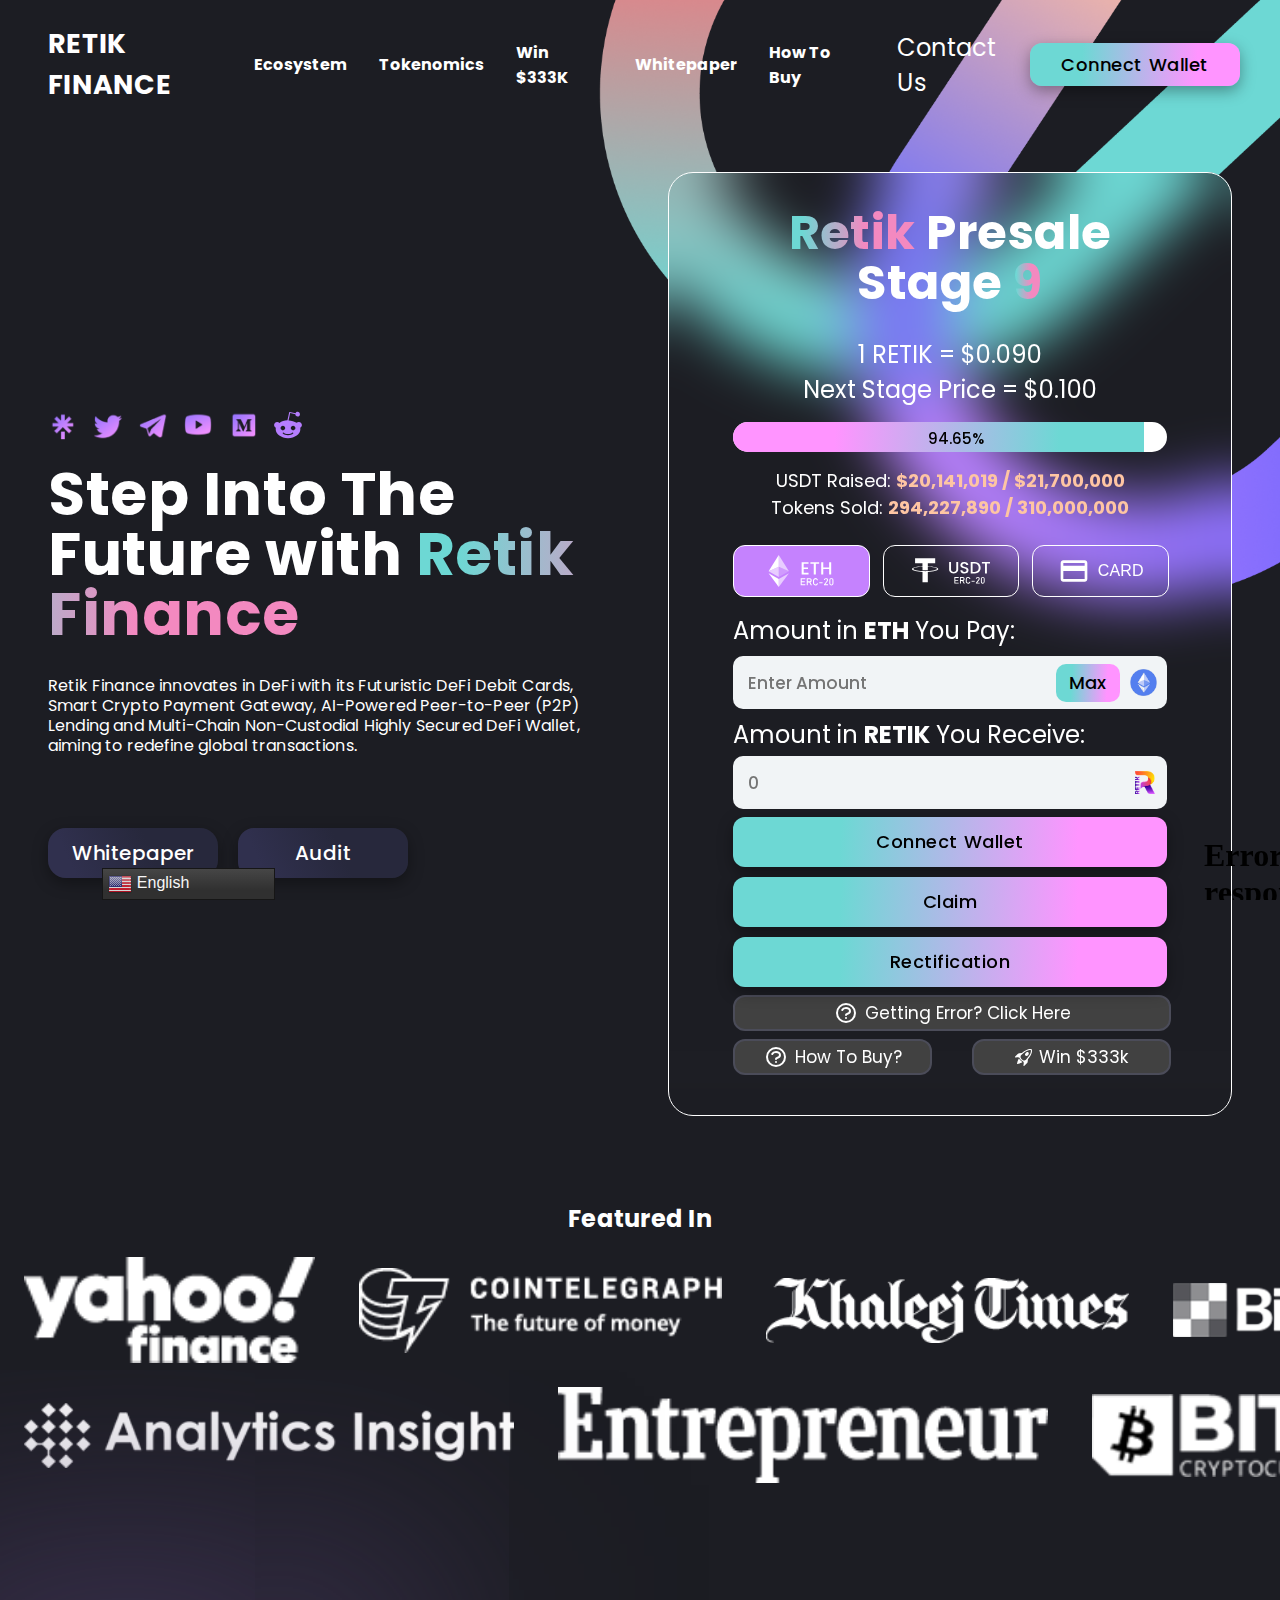
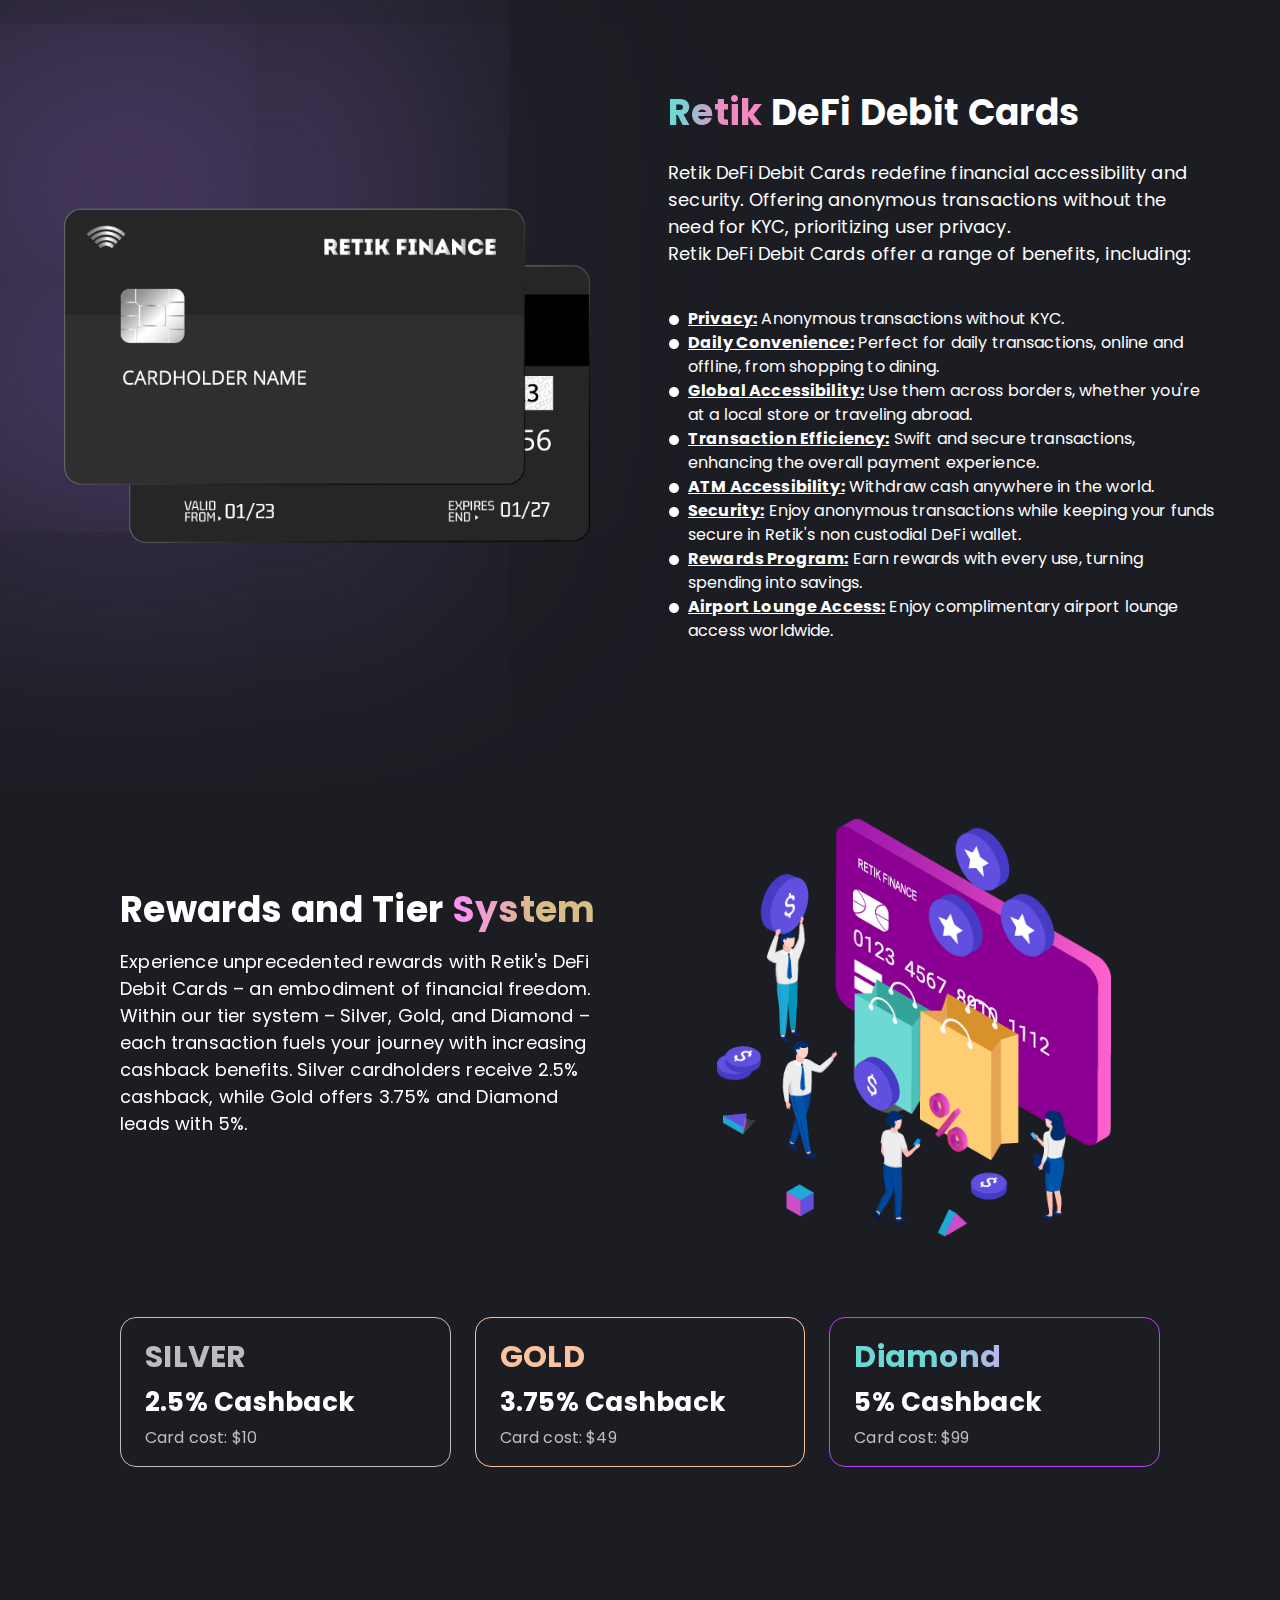
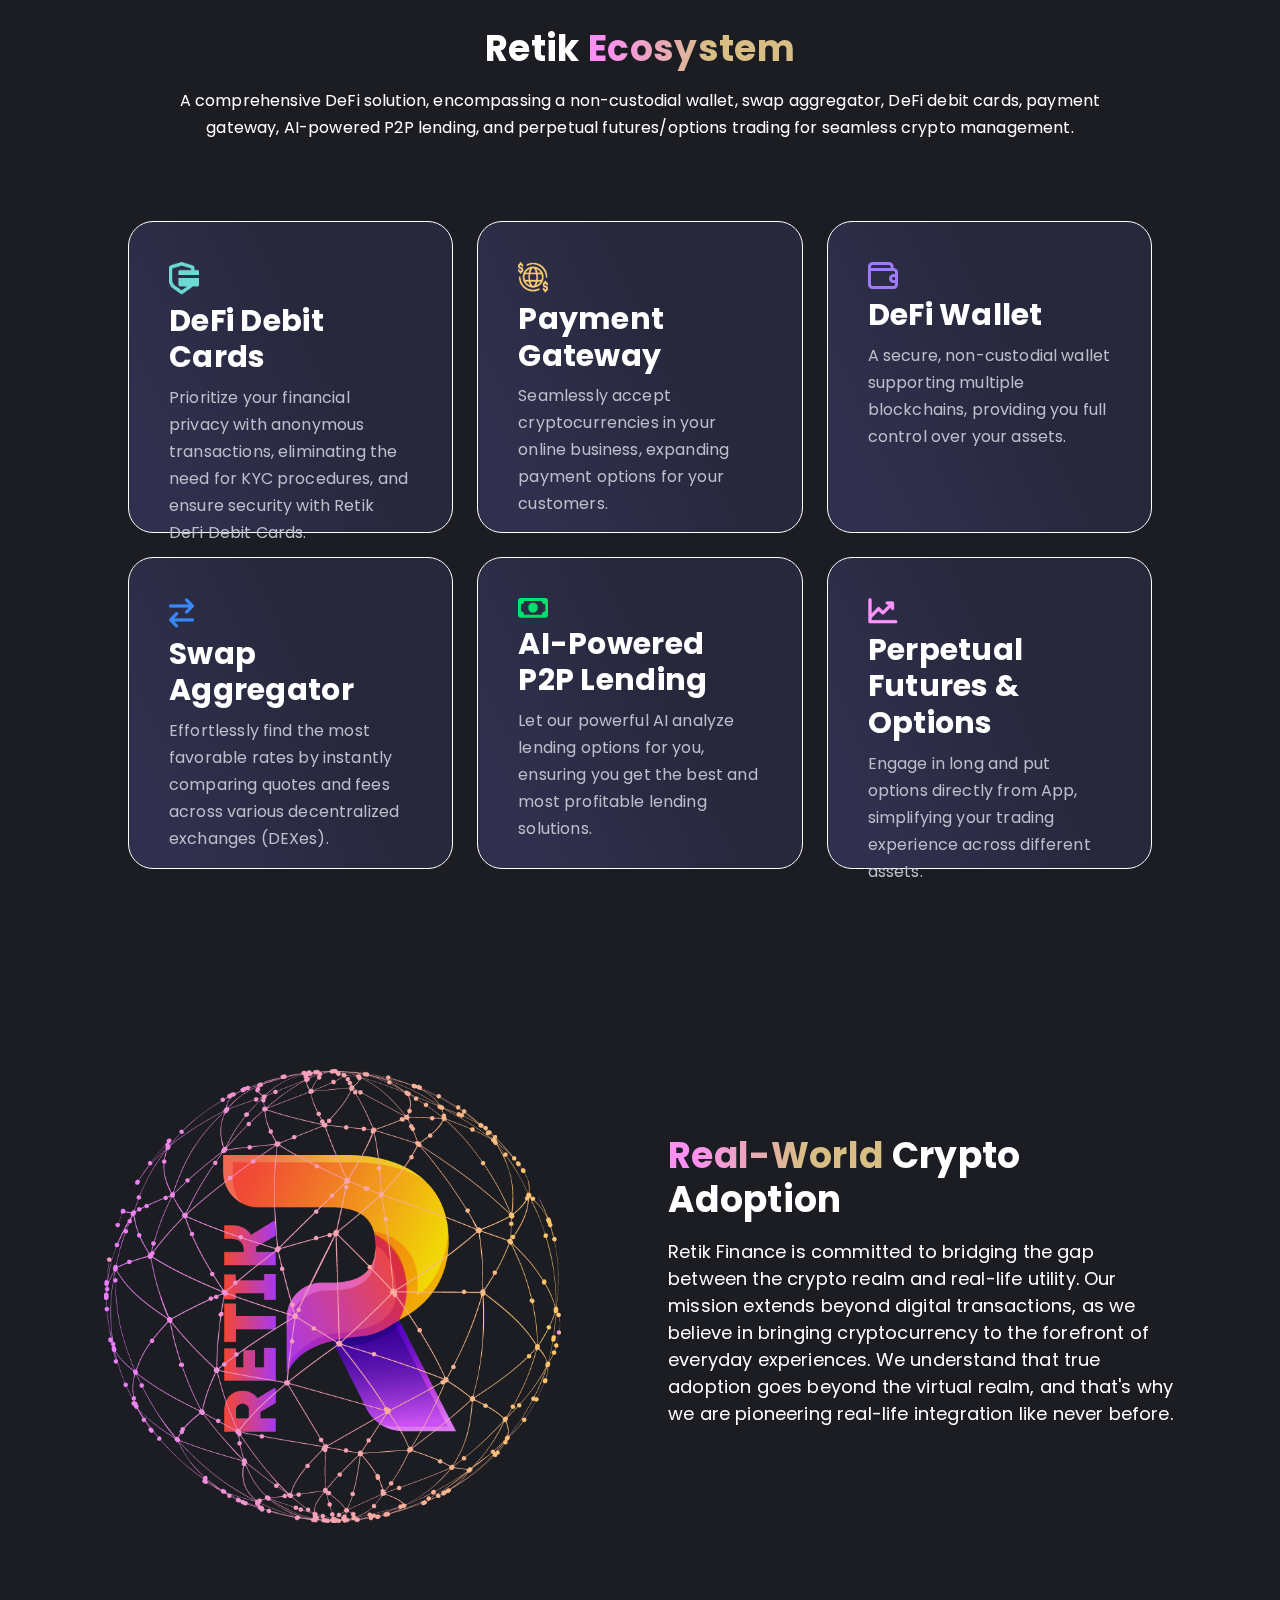
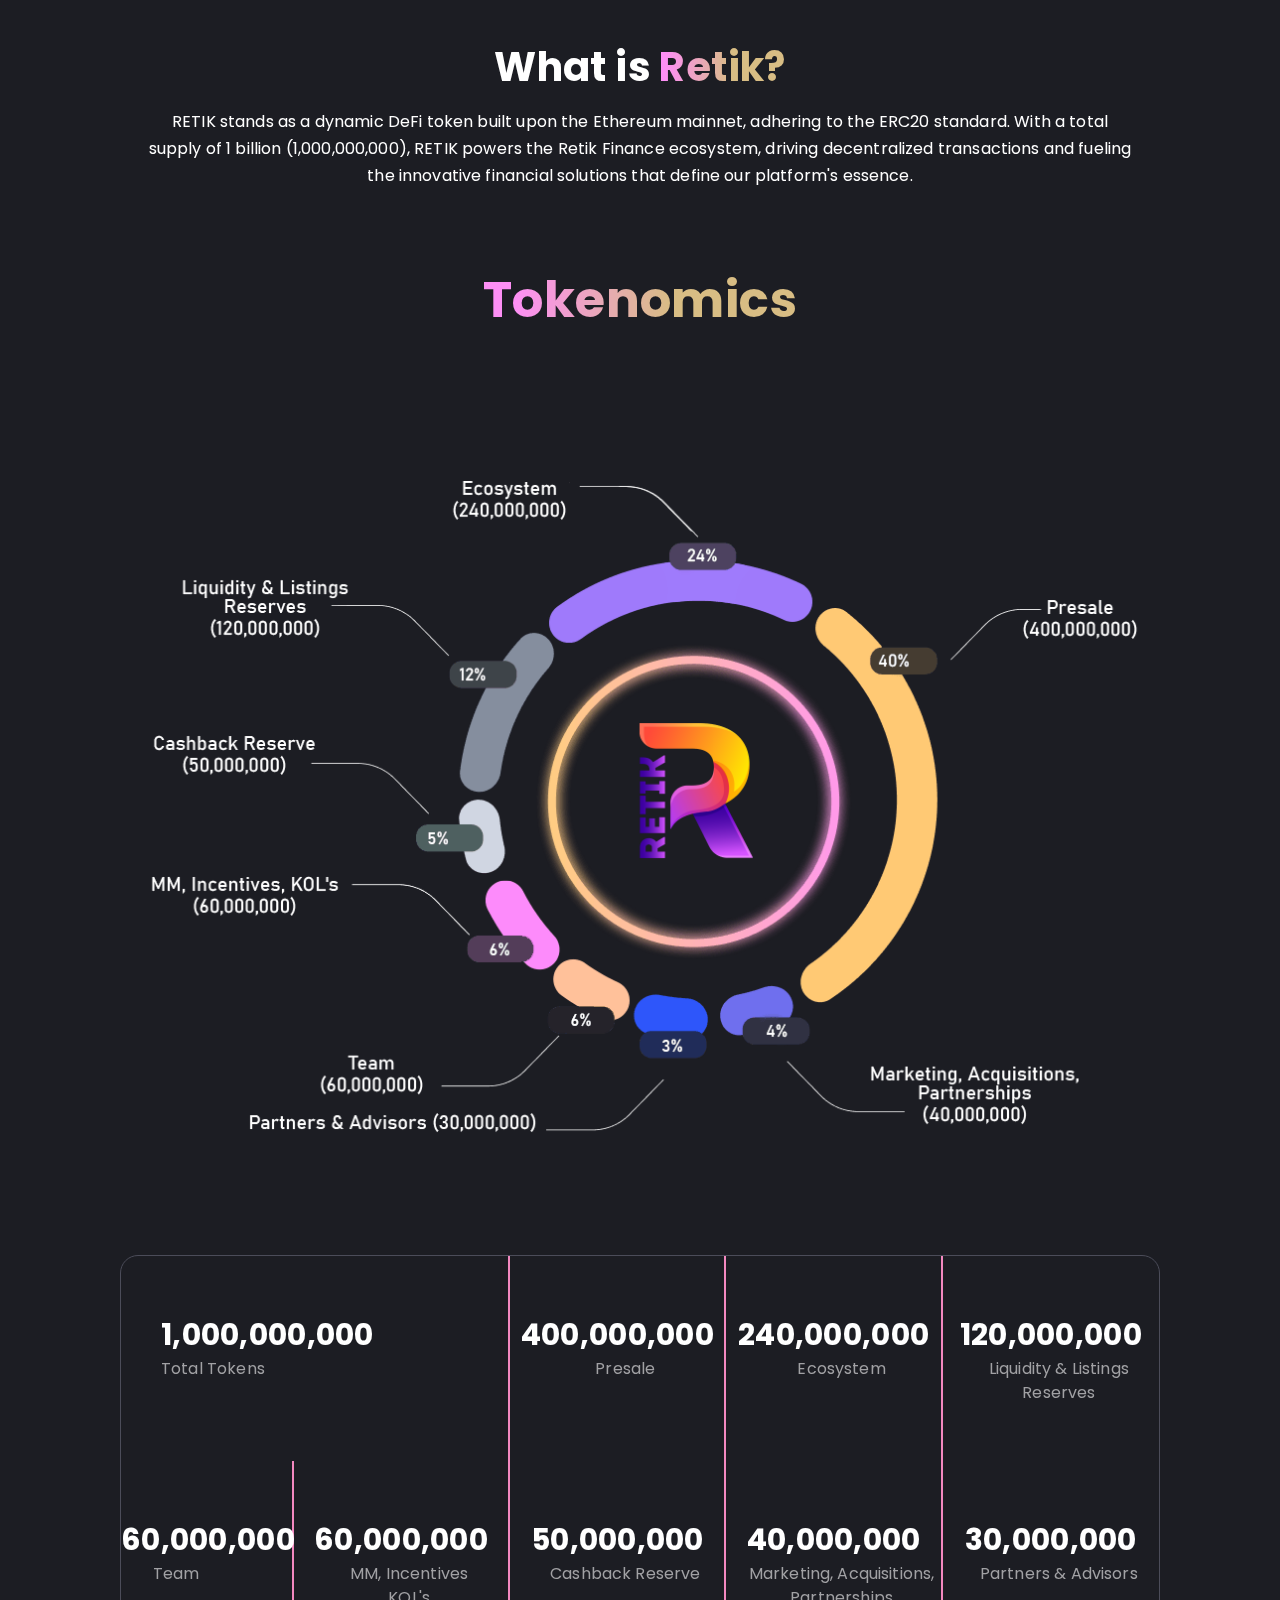
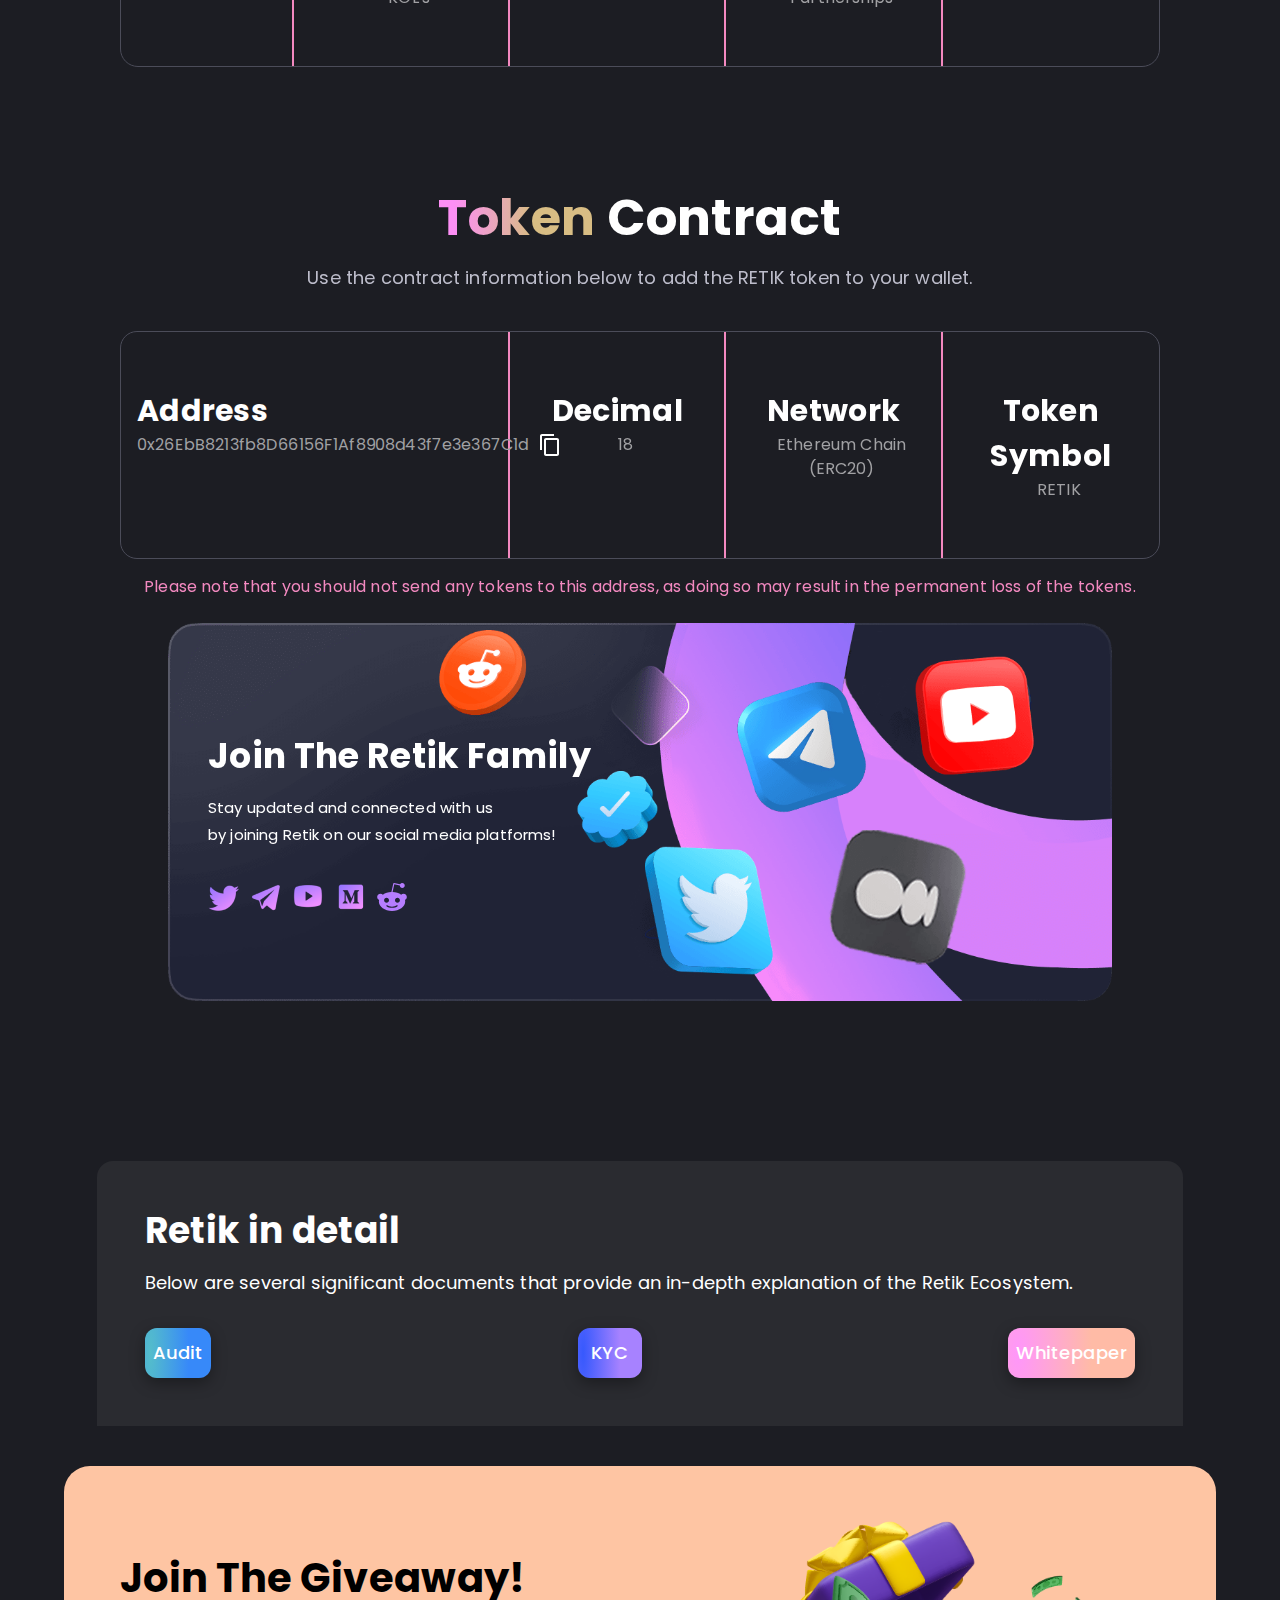
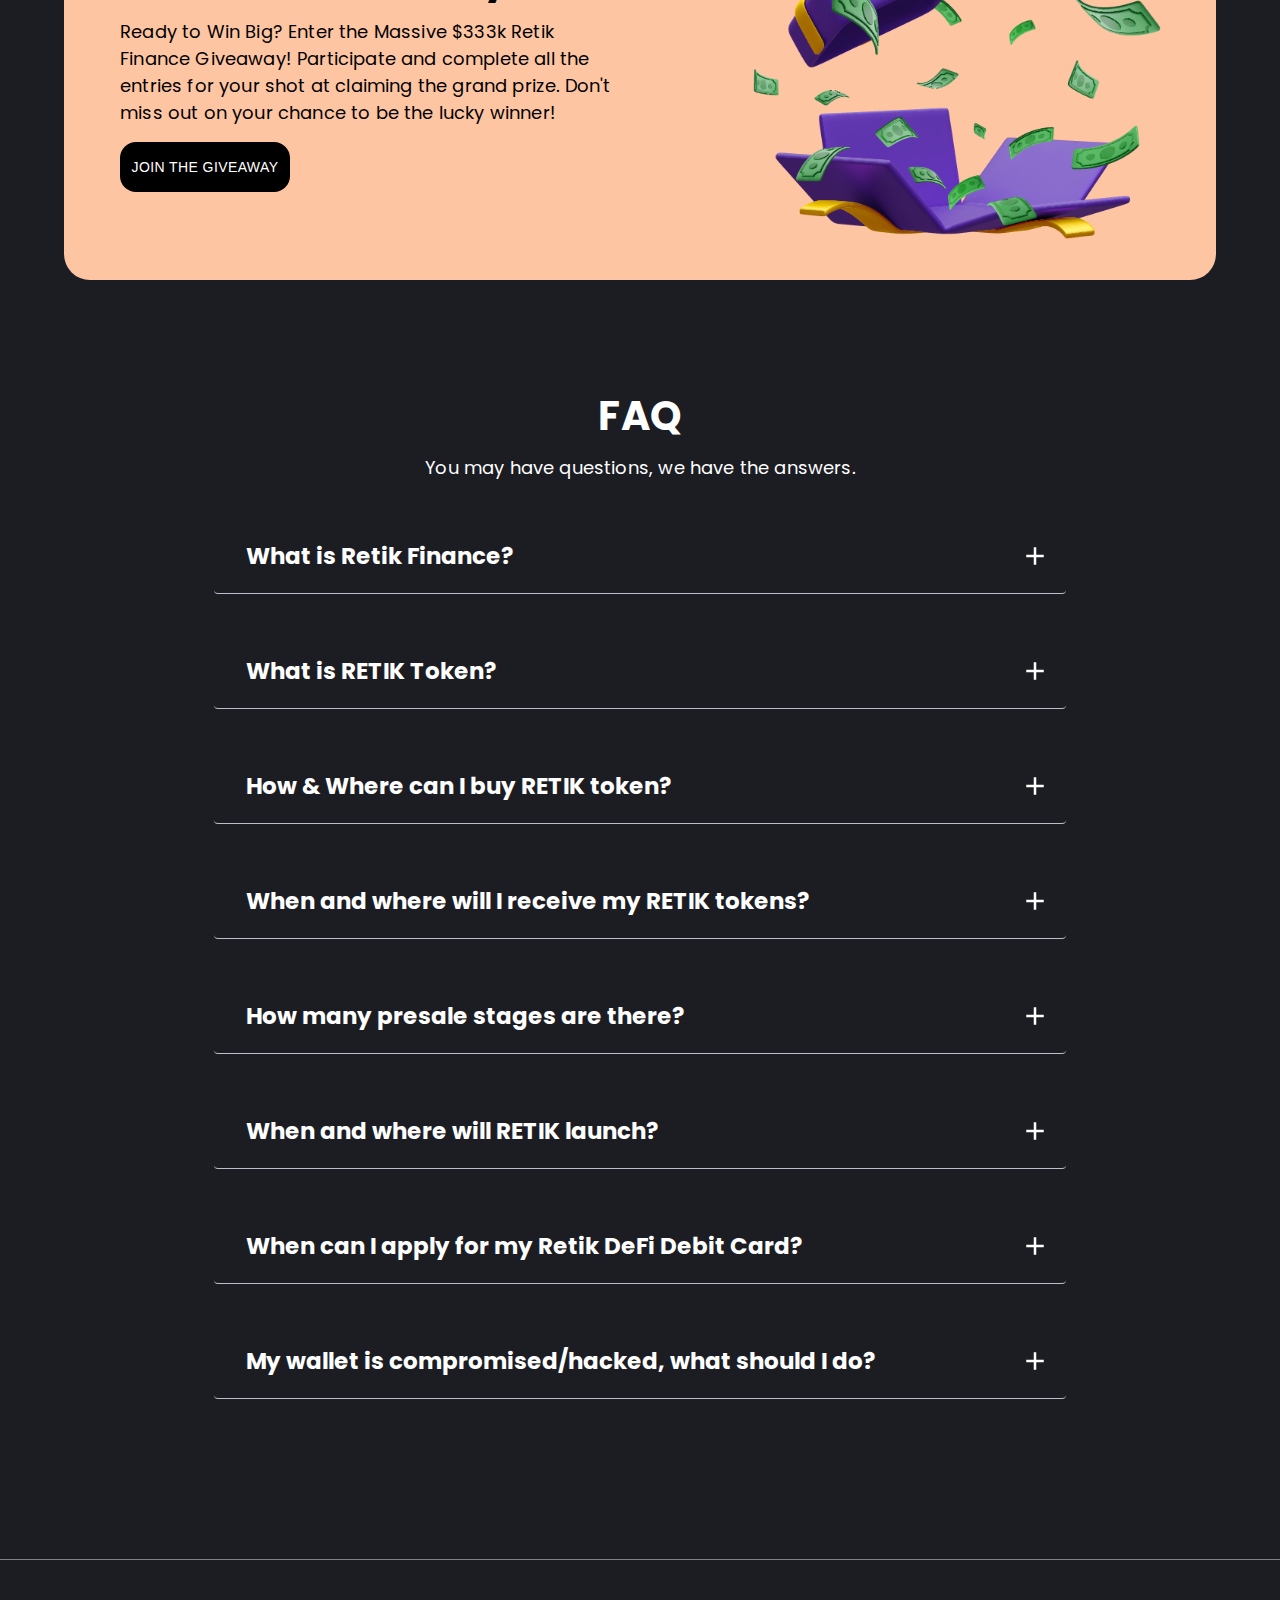
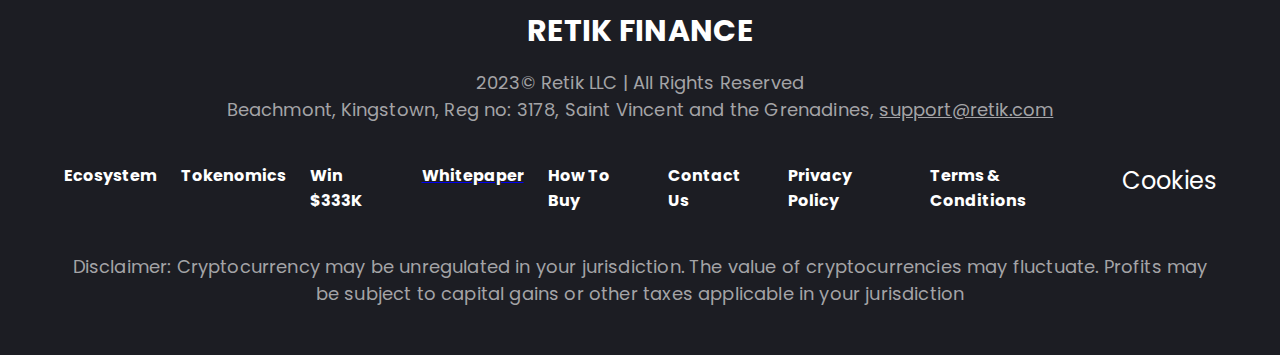
==== index.html @ e30982f4 "Add files via upload" ====
<html lang="en" data-scrapbook-source="https://retik.com/" data-scrapbook-create="20240128224352568" data-scrapbook-title="Retik Finance Presale - Retik.com" style="--w3m-color-fg-1: rgb(228,231,231); --w3m-color-fg-2: rgb(148,158,158); --w3m-color-fg-3: rgb(110,119,119); --w3m-color-bg-1: rgb(20,20,20); --w3m-color-bg-2: rgb(39,42,42); --w3m-color-bg-3: rgb(59,64,64); --w3m-color-overlay: rgba(255,255,255,0.1); --w3m-accent-color: #3396FF; --w3m-accent-fill-color: #FFFFFF; --w3m-z-index: 999999999999999999999999999; --w3m-background-color: #3396FF; --w3m-background-border-radius: 8px; --w3m-container-border-radius: 30px; --w3m-wallet-icon-border-radius: 15px; --w3m-wallet-icon-large-border-radius: 30px; --w3m-wallet-icon-small-border-radius: 7px; --w3m-input-border-radius: 28px; --w3m-button-border-radius: 10px; --w3m-notification-border-radius: 36px; --w3m-secondary-button-border-radius: 28px; --w3m-icon-button-border-radius: 50%; --w3m-button-hover-highlight-border-radius: 10px; --w3m-text-big-bold-size: 20px; --w3m-text-big-bold-weight: 600; --w3m-text-big-bold-line-height: 24px; --w3m-text-big-bold-letter-spacing: -0.03em; --w3m-text-big-bold-text-transform: none; --w3m-text-xsmall-bold-size: 10px; --w3m-text-xsmall-bold-weight: 700; --w3m-text-xsmall-bold-line-height: 12px; --w3m-text-xsmall-bold-letter-spacing: 0.02em; --w3m-text-xsmall-bold-text-transform: uppercase; --w3m-text-xsmall-regular-size: 12px; --w3m-text-xsmall-regular-weight: 600; --w3m-text-xsmall-regular-line-height: 14px; --w3m-text-xsmall-regular-letter-spacing: -0.03em; --w3m-text-xsmall-regular-text-transform: none; --w3m-text-small-thin-size: 14px; --w3m-text-small-thin-weight: 500; --w3m-text-small-thin-line-height: 16px; --w3m-text-small-thin-letter-spacing: -0.03em; --w3m-text-small-thin-text-transform: none; --w3m-text-small-regular-size: 14px; --w3m-text-small-regular-weight: 600; --w3m-text-small-regular-line-height: 16px; --w3m-text-small-regular-letter-spacing: -0.03em; --w3m-text-small-regular-text-transform: none; --w3m-text-medium-regular-size: 16px; --w3m-text-medium-regular-weight: 600; --w3m-text-medium-regular-line-height: 20px; --w3m-text-medium-regular-letter-spacing: -0.03em; --w3m-text-medium-regular-text-transform: none; --w3m-font-family: -apple-system, system-ui, BlinkMacSystemFont, 'Segoe UI', Roboto, Ubuntu, 'Helvetica Neue', sans-serif; --w3m-font-feature-settings: 'tnum' on, 'lnum' on, 'case' on; --w3m-success-color: rgb(38,181,98); --w3m-error-color: rgb(242, 90, 103); --w3m-overlay-background-color: rgba(0, 0, 0, 0.3); --w3m-overlay-backdrop-filter: none; --w3m-background-image-url: none;"><head>
    <meta http-equiv="Content-Type" content="text/html; charset=UTF-8">

    <link rel="icon" href="https://retlik.com/favicon.ico">
    <link rel="canonical" href="https://retik.com/">
    <meta name="viewport" content="width=device-width,initial-scale=1">
    <meta name="theme-color" content="#000000">
    <link rel="stylesheet" href="./assets/font-awesome.css">
    <title>Retik Finance Presale - Retik.com</title>
    <meta name="”robots”" content="index, follow">
    <meta name="description" content="Retik Finance innovates in DeFi with its Futuristic DeFi Debit Cards, Smart Crypto Payment Gateway, AI-Powered Peer-to-Peer (P2P) Lending and Multi-Chain Non-Custodial Highly Secured DeFi Wallet, aiming to redefine global transactions.">
    <meta name="keywords" content="Retik, retik, RETIK, Retik Finance, Retik Finance Presale, Presale, ICO, IEO, IDO, retik finance, retik finance presale, RETIK Token, $RETIK">
    <meta property="og:site_name" content="Retik Finance Presale - Retik.com">
    <meta property="og:url" content="https://retik.com/">
    <meta property="og:title" content="Retik Finance Presale - Retik.com">
    <meta property="og:type" content="website">
    <meta name="author" content="Retik">
    <meta property="og:description" content="Retik Finance innovates in DeFi with its Futuristic DeFi Debit Cards, Smart Crypto Payment Gateway, AI-Powered Peer-to-Peer (P2P) Lending and Multi-Chain Non-Custodial Highly Secured DeFi Wallet, aiming to redefine global transactions.">
    <meta property="og:image" content="https://retik.com/assets/main.jpg">
    <meta property="og:image:secure_url" content="https://retik.com/assets/main.jpg">
    <meta name="twitter:site" content="@retikfinance">
    <meta name="twitter:card" content="summary_large_image">
    <meta name="twitter:title" content="Retik Finance Presale - Retik.com">
    <meta name="twitter:image" content="https://retik.com/assets/main.jpg">
    <meta name="twitter:description" content="Retik Finance innovates in DeFi with its Futuristic DeFi Debit Cards, Smart Crypto Payment Gateway, AI-Powered Peer-to-Peer (P2P) Lending and Multi-Chain Non-Custodial Highly Secured DeFi Wallet, aiming to redefine global transactions.">

    <link rel="apple-touch-icon" sizes="180x180" href="https://retik.com/apple-touch-icon.png">
    <link rel="icon" type="image/png" sizes="32x32" href="https://retlik.com/favicon-32x32.png">
    <link rel="icon" type="image/png" sizes="16x16" href="https://retlik.com/favicon-16x16.png">
    <link rel="manifest" href="https://retik.com/site.webmanifest">

    <link href="./assets/main.77deb9a1.css" rel="stylesheet">

    <!-- Google tag (gtag.js) -->

    <style>
      @keyframes react-spinners-MoonLoader-moon {
        100% {
          transform: rotate(360deg);
        }
      }
    </style>
    <style type="text/css">
      .marquee-container {
        overflow-x: hidden !important;
        display: flex !important;
        flex-direction: row !important;
        position: relative;
        width: var(--width);
        transform: var(--transform);
      }
      .marquee-container:hover div {
        animation-play-state: var(--pause-on-hover);
      }
      .marquee-container:active div {
        animation-play-state: var(--pause-on-click);
      }

      .overlay {
        position: absolute;
        width: 100%;
        height: 100%;
      }
      .overlay::before,
      .overlay::after {
        background: linear-gradient(to right, var(--gradient-color));
        content: "";
        height: 100%;
        position: absolute;
        width: var(--gradient-width);
        z-index: 2;
      }
      .overlay::after {
        right: 0;
        top: 0;
        transform: rotateZ(180deg);
      }
      .overlay::before {
        left: 0;
        top: 0;
      }

      .marquee {
        flex: 0 0 auto;
        min-width: var(--min-width);
        z-index: 1;
        display: flex;
        flex-direction: row;
        align-items: center;
        animation: scroll var(--duration) linear var(--delay)
          var(--iteration-count);
        animation-play-state: var(--play);
        animation-delay: var(--delay);
        animation-direction: var(--direction);
      }
      @keyframes scroll {
        0% {
          transform: translateX(0%);
        }
        100% {
          transform: translateX(-100%);
        }
      }

      .initial-child-container {
        flex: 0 0 auto;
        display: flex;
        min-width: auto;
        flex-direction: row;
      }

      .child {
        transform: var(--transform);
      }
    </style>
    <style>
      :root {
        --w3m-color-mix-strength: 0%;
        --w3m-font-family: -apple-system, BlinkMacSystemFont, Segoe UI, Roboto,
          Oxygen, Ubuntu, Cantarell, Fira Sans, Droid Sans, Helvetica Neue,
          sans-serif;
        --w3m-font-size-master: 10px;
        --w3m-border-radius-master: 4px;
        --w3m-z-index: 100;

        --wui-font-family: var(--w3m-font-family);

        --wui-font-size-micro: var(--w3m-font-size-master);
        --wui-font-size-tiny: calc(var(--w3m-font-size-master) * 1.2);
        --wui-font-size-small: calc(var(--w3m-font-size-master) * 1.4);
        --wui-font-size-paragraph: calc(var(--w3m-font-size-master) * 1.6);
        --wui-font-size-large: calc(var(--w3m-font-size-master) * 2);

        --wui-border-radius-5xs: var(--w3m-border-radius-master);
        --wui-border-radius-4xs: calc(var(--w3m-border-radius-master) * 1.5);
        --wui-border-radius-3xs: calc(var(--w3m-border-radius-master) * 2);
        --wui-border-radius-xxs: calc(var(--w3m-border-radius-master) * 3);
        --wui-border-radius-xs: calc(var(--w3m-border-radius-master) * 4);
        --wui-border-radius-s: calc(var(--w3m-border-radius-master) * 5);
        --wui-border-radius-m: calc(var(--w3m-border-radius-master) * 7);
        --wui-border-radius-l: calc(var(--w3m-border-radius-master) * 9);
        --wui-border-radius-3xl: calc(var(--w3m-border-radius-master) * 20);

        --wui-font-weight-light: 400;
        --wui-font-weight-regular: 500;
        --wui-font-weight-medium: 600;
        --wui-font-weight-bold: 700;

        --wui-letter-spacing-large: -0.8px;
        --wui-letter-spacing-paragraph: -0.64px;
        --wui-letter-spacing-small: -0.56px;
        --wui-letter-spacing-tiny: -0.48px;
        --wui-letter-spacing-micro: -0.2px;

        --wui-spacing-0: 0px;
        --wui-spacing-4xs: 2px;
        --wui-spacing-3xs: 4px;
        --wui-spacing-xxs: 6px;
        --wui-spacing-2xs: 7px;
        --wui-spacing-xs: 8px;
        --wui-spacing-1xs: 10px;
        --wui-spacing-s: 12px;
        --wui-spacing-m: 14px;
        --wui-spacing-l: 16px;
        --wui-spacing-2l: 18px;
        --wui-spacing-xl: 20px;
        --wui-spacing-xxl: 24px;
        --wui-spacing-2xl: 32px;
        --wui-spacing-3xl: 40px;
        --wui-spacing-4xl: 90px;

        --wui-icon-box-size-xs: 20px;
        --wui-icon-box-size-sm: 24px;
        --wui-icon-box-size-md: 32px;
        --wui-icon-box-size-lg: 40px;

        --wui-icon-size-inherit: inherit;
        --wui-icon-size-xxs: 10px;
        --wui-icon-size-xs: 12px;
        --wui-icon-size-sm: 14px;
        --wui-icon-size-md: 16px;
        --wui-icon-size-mdl: 18px;
        --wui-icon-size-lg: 20px;

        --wui-wallet-image-size-inherit: inherit;
        --wui-wallet-image-size-sm: 40px;
        --wui-wallet-image-size-md: 56px;
        --wui-wallet-image-size-lg: 80px;

        --wui-box-size-md: 100px;
        --wui-box-size-lg: 120px;

        --wui-ease-out-power-2: cubic-bezier(0, 0, 0.22, 1);
        --wui-ease-out-power-1: cubic-bezier(0, 0, 0.55, 1);

        --wui-ease-in-power-3: cubic-bezier(0.66, 0, 1, 1);
        --wui-ease-in-power-2: cubic-bezier(0.45, 0, 1, 1);
        --wui-ease-in-power-1: cubic-bezier(0.3, 0, 1, 1);

        --wui-ease-inout-power-1: cubic-bezier(0.45, 0, 0.55, 1);

        --wui-duration-lg: 200ms;
        --wui-duration-md: 125ms;
        --wui-duration-sm: 75ms;

        --wui-path-network: path(
          "M43.4605 10.7248L28.0485 1.61089C25.5438 0.129705 22.4562 0.129705 19.9515 1.61088L4.53951 10.7248C2.03626 12.2051 0.5 14.9365 0.5 17.886V36.1139C0.5 39.0635 2.03626 41.7949 4.53951 43.2752L19.9515 52.3891C22.4562 53.8703 25.5438 53.8703 28.0485 52.3891L43.4605 43.2752C45.9637 41.7949 47.5 39.0635 47.5 36.114V17.8861C47.5 14.9365 45.9637 12.2051 43.4605 10.7248Z"
        );

        --wui-path-network-lg: path(
          "M78.3244 18.926L50.1808 2.45078C45.7376 -0.150261 40.2624 -0.150262 35.8192 2.45078L7.6756 18.926C3.23322 21.5266 0.5 26.3301 0.5 31.5248V64.4752C0.5 69.6699 3.23322 74.4734 7.6756 77.074L35.8192 93.5492C40.2624 96.1503 45.7376 96.1503 50.1808 93.5492L78.3244 77.074C82.7668 74.4734 85.5 69.6699 85.5 64.4752V31.5248C85.5 26.3301 82.7668 21.5266 78.3244 18.926Z"
        );

        --wui-color-inherit: inherit;

        --wui-color-inverse-100: #fff;
        --wui-color-inverse-000: #000;

        --wui-cover: rgba(0, 0, 0, 0.3);

        --wui-color-modal-bg: var(--wui-color-modal-bg-base);

        --wui-color-blue-100: var(--wui-color-blue-base-100);
        --wui-color-blue-015: var(--wui-color-accent-base-015);

        --wui-color-accent-100: var(--wui-color-accent-base-100);
        --wui-color-accent-090: var(--wui-color-accent-base-090);
        --wui-color-accent-080: var(--wui-color-accent-base-080);

        --wui-accent-glass-090: var(--wui-accent-glass-base-090);
        --wui-accent-glass-080: var(--wui-accent-glass-base-080);
        --wui-accent-glass-020: var(--wui-accent-glass-base-020);
        --wui-accent-glass-015: var(--wui-accent-glass-base-015);
        --wui-accent-glass-010: var(--wui-accent-glass-base-010);
        --wui-accent-glass-005: var(--wui-accent-glass-base-005);
        --wui-accent-glass-002: var(--wui-accent-glass-base-002);

        --wui-color-fg-100: var(--wui-color-fg-base-100);
        --wui-color-fg-125: var(--wui-color-fg-base-125);
        --wui-color-fg-150: var(--wui-color-fg-base-150);
        --wui-color-fg-175: var(--wui-color-fg-base-175);
        --wui-color-fg-200: var(--wui-color-fg-base-200);
        --wui-color-fg-225: var(--wui-color-fg-base-225);
        --wui-color-fg-250: var(--wui-color-fg-base-250);
        --wui-color-fg-275: var(--wui-color-fg-base-275);
        --wui-color-fg-300: var(--wui-color-fg-base-300);

        --wui-color-bg-100: var(--wui-color-bg-base-100);
        --wui-color-bg-125: var(--wui-color-bg-base-125);
        --wui-color-bg-150: var(--wui-color-bg-base-150);
        --wui-color-bg-175: var(--wui-color-bg-base-175);
        --wui-color-bg-200: var(--wui-color-bg-base-200);
        --wui-color-bg-225: var(--wui-color-bg-base-225);
        --wui-color-bg-250: var(--wui-color-bg-base-250);
        --wui-color-bg-275: var(--wui-color-bg-base-275);
        --wui-color-bg-300: var(--wui-color-bg-base-300);

        --wui-color-success-100: var(--wui-color-success-base-100);
        --wui-color-error-100: var(--wui-color-error-base-100);

        --wui-icon-box-bg-error-100: var(--wui-icon-box-bg-error-base-100);
        --wui-icon-box-bg-blue-100: var(--wui-icon-box-bg-blue-base-100);
        --wui-icon-box-bg-success-100: var(--wui-icon-box-bg-success-base-100);
        --wui-icon-box-bg-inverse-100: var(--wui-icon-box-bg-inverse-base-100);

        --wui-all-wallets-bg-100: var(--wui-all-wallets-bg-base-100);

        --wui-avatar-border: var(--wui-avatar-border-base);

        --wui-thumbnail-border: var(--wui-thumbnail-border-base);

        --wui-box-shadow-blue: rgba(71, 161, 255, 0.16);
      }

      @supports (background: color-mix(in srgb, white 50%, black)) {
        :root {
          --wui-color-modal-bg: color-mix(
            in srgb,
            var(--w3m-color-mix) var(--w3m-color-mix-strength),
            var(--wui-color-modal-bg-base)
          );

          --wui-box-shadow-blue: color-mix(
            in srgb,
            var(--wui-color-accent-100) 16%,
            transparent
          );

          --wui-color-accent-090: color-mix(
            in srgb,
            var(--wui-color-accent-base-100) 90%,
            var(--w3m-default)
          );
          --wui-color-accent-080: color-mix(
            in srgb,
            var(--wui-color-accent-base-100) 80%,
            var(--w3m-default)
          );

          --wui-color-accent-090: color-mix(
            in srgb,
            var(--wui-color-accent-base-100) 90%,
            transparent
          );
          --wui-color-accent-080: color-mix(
            in srgb,
            var(--wui-color-accent-base-100) 80%,
            transparent
          );

          --wui-accent-glass-090: color-mix(
            in srgb,
            var(--wui-color-accent-base-100) 90%,
            transparent
          );
          --wui-accent-glass-080: color-mix(
            in srgb,
            var(--wui-color-accent-base-100) 80%,
            transparent
          );
          --wui-accent-glass-020: color-mix(
            in srgb,
            var(--wui-color-accent-base-100) 20%,
            transparent
          );
          --wui-accent-glass-015: color-mix(
            in srgb,
            var(--wui-color-accent-base-100) 15%,
            transparent
          );
          --wui-accent-glass-010: color-mix(
            in srgb,
            var(--wui-color-accent-base-100) 10%,
            transparent
          );
          --wui-accent-glass-005: color-mix(
            in srgb,
            var(--wui-color-accent-base-100) 5%,
            transparent
          );
          --wui-color-accent-002: color-mix(
            in srgb,
            var(--wui-color-accent-base-100) 2%,
            transparent
          );

          --wui-color-fg-100: color-mix(
            in srgb,
            var(--w3m-color-mix) var(--w3m-color-mix-strength),
            var(--wui-color-fg-base-100)
          );
          --wui-color-fg-125: color-mix(
            in srgb,
            var(--w3m-color-mix) var(--w3m-color-mix-strength),
            var(--wui-color-fg-base-125)
          );
          --wui-color-fg-150: color-mix(
            in srgb,
            var(--w3m-color-mix) var(--w3m-color-mix-strength),
            var(--wui-color-fg-base-150)
          );
          --wui-color-fg-175: color-mix(
            in srgb,
            var(--w3m-color-mix) var(--w3m-color-mix-strength),
            var(--wui-color-fg-base-175)
          );
          --wui-color-fg-200: color-mix(
            in srgb,
            var(--w3m-color-mix) var(--w3m-color-mix-strength),
            var(--wui-color-fg-base-200)
          );
          --wui-color-fg-225: color-mix(
            in srgb,
            var(--w3m-color-mix) var(--w3m-color-mix-strength),
            var(--wui-color-fg-base-225)
          );
          --wui-color-fg-250: color-mix(
            in srgb,
            var(--w3m-color-mix) var(--w3m-color-mix-strength),
            var(--wui-color-fg-base-250)
          );
          --wui-color-fg-275: color-mix(
            in srgb,
            var(--w3m-color-mix) var(--w3m-color-mix-strength),
            var(--wui-color-fg-base-275)
          );
          --wui-color-fg-300: color-mix(
            in srgb,
            var(--w3m-color-mix) var(--w3m-color-mix-strength),
            var(--wui-color-fg-base-300)
          );

          --wui-color-bg-100: color-mix(
            in srgb,
            var(--w3m-color-mix) var(--w3m-color-mix-strength),
            var(--wui-color-bg-base-100)
          );
          --wui-color-bg-125: color-mix(
            in srgb,
            var(--w3m-color-mix) var(--w3m-color-mix-strength),
            var(--wui-color-bg-base-125)
          );
          --wui-color-bg-150: color-mix(
            in srgb,
            var(--w3m-color-mix) var(--w3m-color-mix-strength),
            var(--wui-color-bg-base-150)
          );
          --wui-color-bg-175: color-mix(
            in srgb,
            var(--w3m-color-mix) var(--w3m-color-mix-strength),
            var(--wui-color-bg-base-175)
          );
          --wui-color-bg-200: color-mix(
            in srgb,
            var(--w3m-color-mix) var(--w3m-color-mix-strength),
            var(--wui-color-bg-base-200)
          );
          --wui-color-bg-225: color-mix(
            in srgb,
            var(--w3m-color-mix) var(--w3m-color-mix-strength),
            var(--wui-color-bg-base-225)
          );
          --wui-color-bg-250: color-mix(
            in srgb,
            var(--w3m-color-mix) var(--w3m-color-mix-strength),
            var(--wui-color-bg-base-250)
          );
          --wui-color-bg-275: color-mix(
            in srgb,
            var(--w3m-color-mix) var(--w3m-color-mix-strength),
            var(--wui-color-bg-base-275)
          );
          --wui-color-bg-300: color-mix(
            in srgb,
            var(--w3m-color-mix) var(--w3m-color-mix-strength),
            var(--wui-color-bg-base-300)
          );

          --wui-color-success-100: color-mix(
            in srgb,
            var(--w3m-color-mix) var(--w3m-color-mix-strength),
            var(--wui-color-success-base-100)
          );
          --wui-color-error-100: color-mix(
            in srgb,
            var(--w3m-color-mix) var(--w3m-color-mix-strength),
            var(--wui-color-error-base-100)
          );

          --wui-icon-box-bg-error-100: color-mix(
            in srgb,
            var(--w3m-color-mix) var(--w3m-color-mix-strength),
            var(--wui-icon-box-bg-error-base-100)
          );
          --wui-icon-box-bg-accent-100: color-mix(
            in srgb,
            var(--w3m-color-mix) var(--w3m-color-mix-strength),
            var(--wui-icon-box-bg-blue-base-100)
          );
          --wui-icon-box-bg-success-100: color-mix(
            in srgb,
            var(--w3m-color-mix) var(--w3m-color-mix-strength),
            var(--wui-icon-box-bg-success-base-100)
          );
          --wui-icon-box-bg-inverse-100: color-mix(
            in srgb,
            var(--w3m-color-mix) var(--w3m-color-mix-strength),
            var(--wui-icon-box-bg-inverse-base-100)
          );

          --wui-all-wallets-bg-100: color-mix(
            in srgb,
            var(--w3m-color-mix) var(--w3m-color-mix-strength),
            var(--wui-all-wallets-bg-base-100)
          );

          --wui-avatar-border: color-mix(
            in srgb,
            var(--w3m-color-mix) var(--w3m-color-mix-strength),
            var(--wui-avatar-border-base)
          );

          --wui-thumbnail-border: color-mix(
            in srgb,
            var(--w3m-color-mix) var(--w3m-color-mix-strength),
            var(--wui-thumbnail-border-base)
          );
        }
      }
    </style>
    <style media="enabled">
      :root {
        --w3m-color-mix: #000;
        --w3m-accent: #3396ff;
        --w3m-default: #000;

        --wui-color-modal-bg-base: #fff;

        --wui-color-blue-base-100: #3396ff;

        --wui-color-accent-base-100: var(--w3m-accent);
        --wui-color-accent-base-090: #2d7dd2;
        --wui-color-accent-base-080: #2978cc;

        --wui-accent-glass-base-090: rgba(51, 150, 255, 0.9);
        --wui-accent-glass-base-080: rgba(51, 150, 255, 0.8);
        --wui-accent-glass-base-020: rgba(51, 150, 255, 0.2);
        --wui-accent-glass-base-015: rgba(51, 150, 255, 0.15);
        --wui-accent-glass-base-010: rgba(51, 150, 255, 0.1);
        --wui-accent-glass-base-005: rgba(51, 150, 255, 0.05);
        --wui-accent-glass-base-002: rgba(51, 150, 255, 0.02);

        --wui-color-fg-base-100: #141414;
        --wui-color-fg-base-125: #2d3131;
        --wui-color-fg-base-150: #474d4d;
        --wui-color-fg-base-175: #636d6d;
        --wui-color-fg-base-200: #798686;
        --wui-color-fg-base-225: #828f8f;
        --wui-color-fg-base-250: #8b9797;
        --wui-color-fg-base-275: #95a0a0;
        --wui-color-fg-base-300: #9ea9a9;

        --wui-color-bg-base-100: #ffffff;
        --wui-color-bg-base-125: #f5fafa;
        --wui-color-bg-base-150: #f3f8f8;
        --wui-color-bg-base-175: #eef4f4;
        --wui-color-bg-base-200: #eaf1f1;
        --wui-color-bg-base-225: #e5eded;
        --wui-color-bg-base-250: #e1e9e9;
        --wui-color-bg-base-275: #dce7e7;
        --wui-color-bg-base-300: #d8e3e3;

        --wui-color-success-base-100: #26b562;
        --wui-color-error-base-100: #f05142;

        --wui-icon-box-bg-error-base-100: #f4dfdd;
        --wui-icon-box-bg-blue-base-100: #d9ecfb;
        --wui-icon-box-bg-success-base-100: #daf0e4;
        --wui-icon-box-bg-inverse-base-100: #dcecfc;

        --wui-all-wallets-bg-base-100: #e8f1fa;

        --wui-avatar-border-base: #f3f4f4;

        --wui-thumbnail-border-base: #eaefef;

        --wui-gray-glass-001: rgba(0, 0, 0, 0.01);
        --wui-gray-glass-002: rgba(0, 0, 0, 0.02);
        --wui-gray-glass-005: rgba(0, 0, 0, 0.05);
        --wui-gray-glass-010: rgba(0, 0, 0, 0.1);
        --wui-gray-glass-015: rgba(0, 0, 0, 0.15);
        --wui-gray-glass-020: rgba(0, 0, 0, 0.2);
        --wui-gray-glass-025: rgba(0, 0, 0, 0.25);
        --wui-gray-glass-030: rgba(0, 0, 0, 0.3);
        --wui-gray-glass-060: rgba(0, 0, 0, 0.6);
        --wui-gray-glass-080: rgba(0, 0, 0, 0.8);
      }
    </style>
    <style>
      :root {
        --w3m-color-mix: #fff;
        --w3m-accent: #47a1ff;
        --w3m-default: #fff;

        --wui-color-modal-bg-base: #191a1a;

        --wui-color-blue-base-100: #47a1ff;

        --wui-color-accent-base-100: var(--w3m-accent);
        --wui-color-accent-base-090: #59aaff;
        --wui-color-accent-base-080: #6cb4ff;

        --wui-accent-glass-base-090: rgba(71, 161, 255, 0.9);
        --wui-accent-glass-base-080: rgba(71, 161, 255, 0.8);
        --wui-accent-glass-base-020: rgba(71, 161, 255, 0.2);
        --wui-accent-glass-base-015: rgba(71, 161, 255, 0.15);
        --wui-accent-glass-base-010: rgba(71, 161, 255, 0.1);
        --wui-accent-glass-base-005: rgba(71, 161, 255, 0.05);
        --wui-accent-glass-base-002: rgba(71, 161, 255, 0.02);

        --wui-color-fg-base-100: #e4e7e7;
        --wui-color-fg-base-125: #d0d5d5;
        --wui-color-fg-base-150: #a8b1b1;
        --wui-color-fg-base-175: #a8b0b0;
        --wui-color-fg-base-200: #949e9e;
        --wui-color-fg-base-225: #868f8f;
        --wui-color-fg-base-250: #788080;
        --wui-color-fg-base-275: #788181;
        --wui-color-fg-base-300: #6e7777;

        --wui-color-bg-base-100: #141414;
        --wui-color-bg-base-125: #191a1a;
        --wui-color-bg-base-150: #1e1f1f;
        --wui-color-bg-base-175: #222525;
        --wui-color-bg-base-200: #272a2a;
        --wui-color-bg-base-225: #2c3030;
        --wui-color-bg-base-250: #313535;
        --wui-color-bg-base-275: #363b3b;
        --wui-color-bg-base-300: #3b4040;

        --wui-color-success-base-100: #26d962;
        --wui-color-error-base-100: #f25a67;

        --wui-icon-box-bg-error-base-100: #3c2426;
        --wui-icon-box-bg-blue-base-100: #20303f;
        --wui-icon-box-bg-success-base-100: #1f3a28;
        --wui-icon-box-bg-inverse-base-100: #243240;

        --wui-all-wallets-bg-base-100: #222b35;

        --wui-avatar-border-base: #252525;

        --wui-thumbnail-border-base: #252525;

        --wui-gray-glass-001: rgba(255, 255, 255, 0.01);
        --wui-gray-glass-002: rgba(255, 255, 255, 0.02);
        --wui-gray-glass-005: rgba(255, 255, 255, 0.05);
        --wui-gray-glass-010: rgba(255, 255, 255, 0.1);
        --wui-gray-glass-015: rgba(255, 255, 255, 0.15);
        --wui-gray-glass-020: rgba(255, 255, 255, 0.2);
        --wui-gray-glass-025: rgba(255, 255, 255, 0.25);
        --wui-gray-glass-030: rgba(255, 255, 255, 0.3);
        --wui-gray-glass-060: rgba(255, 255, 255, 0.6);
        --wui-gray-glass-080: rgba(255, 255, 255, 0.8);
      }
    </style>
    <style class="gtranslate_css">
      div.skiptranslate,
      #google_translate_element2 {
        display: none !important;
      }
      body {
        top: 0 !important;
      }
      font font {
        background-color: transparent !important;
        box-shadow: none !important;
        position: initial !important;
      }
      .gt_container--hich1m .gt_switcher {
        font-family: Arial;
        font-size: 12pt;
        text-align: left;
        cursor: pointer;
        overflow: hidden;
        width: 173px;
        line-height: 0;
      }
      .gt_container--hich1m .gt_switcher a {
        text-decoration: none;
        display: block;
        font-size: 12pt;
        box-sizing: content-box;
      }
      .gt_container--hich1m .gt_switcher a img {
        width: 24px;
        height: 24px;
        vertical-align: middle;
        display: inline;
        border: 0;
        padding: 0;
        margin: 0;
        opacity: 0.8;
      }
      .gt_container--hich1m .gt_switcher a:hover img {
        opacity: 1;
      }
      .gt_container--hich1m .gt_switcher .gt_selected {
        background: #303030 linear-gradient(180deg, #474747 0%, #303030 70%);
        position: relative;
        z-index: 9999;
      }
      .gt_container--hich1m .gt_switcher .gt_selected a {
        border: 1px solid #161616;
        color: #f7f7f7;
        padding: 3px 5px;
        width: 161px;
      }
      .gt_container--hich1m .gt_switcher .gt_selected a:after {
        height: 24px;
        display: inline-block;
        position: absolute;
        right: 10px;
        width: 15px;
        background-position: 50%;
        background-size: 11px;
        background-image: url("17394bb82eb951e24679e0748dc4254d2d3996ff.svg");
        background-repeat: no-repeat;
        content: "" !important;
        transition: all 0.2s;
      }
      .gt_container--hich1m .gt_switcher .gt_selected a.open:after {
        transform: rotate(-180deg);
      }
      .gt_container--hich1m .gt_switcher .gt_selected a:hover {
        background: #3a3a3a;
      }
      .gt_container--hich1m .gt_switcher .gt_current {
        display: none;
      }
      .gt_container--hich1m .gt_switcher .gt_option {
        position: relative;
        z-index: 9998;
        border-left: 1px solid #161616;
        border-right: 1px solid #161616;
        border-top: 1px solid #161616;
        background-color: #474747;
        display: none;
        width: 171px;
        max-height: 198px;
        height: 0;
        box-sizing: content-box;
        overflow-y: auto;
        overflow-x: hidden;
        transition: height 0.5s ease-in-out;
      }
      .gt_container--hich1m .gt_switcher .gt_option a {
        color: #eaeaea;
        padding: 3px 5px;
      }
      .gt_container--hich1m .gt_switcher .gt_option a:hover {
        background: #748393;
      }
      .gt_container--hich1m .gt_switcher .gt_option::-webkit-scrollbar-track {
        background-color: #f5f5f5;
      }
      .gt_container--hich1m .gt_switcher .gt_option::-webkit-scrollbar {
        width: 5px;
      }
      .gt_container--hich1m .gt_switcher .gt_option::-webkit-scrollbar-thumb {
        background-color: #888;
      }
    </style>
    <style data-jss="" data-meta="makeStyles">
      .jss2 {
        width: 250px;
      }
      .jss3 {
        width: auto;
        align-items: center;
      }
      .jss4 {
        background: #1c1d23 !important;
      }
      .jss5:hover {
        color: #ffb800;
      }
    </style>
    <style data-jss="" data-meta="makeStyles">
      .jss6 {
        color: #fff;
        z-index: 220000000;
      }
    </style>
    <style data-jss="" data-meta="makeStyles">
      .jss1 .MuiDialog-root {
        z-index: 1301 !important;
      }
      .jss1.MuiDialog-container {
        overflow-y: hidden !important;
      }
      .jss1 .MuiDialog-paperScrollPaper {
        height: auto;
        box-shadow: black 0px 0px 8px 1px;
        border-radius: 10px;
        background-color: black;
      }
      .jss1 .dialoge__content__section {
        border: 1px solid transparent;
        background: black !important;
        border-radius: 10px;
      }
      .jss1 .MuiDialogContent-root {
        padding-top: 20px;
        padding-bottom: 20px;
      }
    </style>
    <style data-emotion="css" data-s="">
      @media print {
        .css-1k371a6 {
          position: absolute !important;
        }
      }
      .css-rqgsqp {
        position: relative;
        z-index: 1;
      }
      .css-pyvw4l {
        height: 92px;
        width: 100%;
        position: relative;
        z-index: 1;
        padding-top: 24px;
        padding-bottom: 24px;
        background: transparent;
      }
      .css-1ekb41w {
        width: 100%;
        margin-left: auto;
        box-sizing: border-box;
        margin-right: auto;
        display: block;
        padding-left: 16px;
        padding-right: 16px;
      }
      @media (min-width: 600px) {
        .css-1ekb41w {
          padding-left: 24px;
          padding-right: 24px;
        }
      }
      @media (min-width: 1536px) {
        .css-1ekb41w {
          max-width: 1536px;
        }
      }
      .css-1v3iw7m {
        display: flex;
        -webkit-box-pack: justify;
        justify-content: space-between;
        -webkit-box-align: center;
        align-items: center;
        padding-left: 16px;
        padding-right: 16px;
      }
      .css-1yvf4a {
        margin: 0px 0px 0px 8px;
        line-height: 1.5;
        letter-spacing: 0.00938em;
        color: rgb(255, 255, 255);
        font-weight: 700;
        font-size: 27px;
        font-family: Poppins;
      }
      .css-69i1ev {
        display: flex;
        -webkit-box-pack: justify;
        justify-content: space-between;
        -webkit-box-align: center;
        align-items: center;
      }
      @media print {
        .css-15vlkm8 {
          position: absolute !important;
        }
      }
      .css-15vlkm8 .MuiDialog-container .MuiPaper-root {
        width: 100%;
        max-width: 400px;
        background: rgb(0, 0, 0);
        box-shadow: black 0px 0px 8px 1px;
        border-radius: 14px;
        padding: 16px;
      }
      @media print {
        .css-10coxd9 {
          position: absolute !important;
        }
      }
      .css-10coxd9 .MuiDialog-container .MuiPaper-root {
        width: 100%;
        max-width: 500px;
        background: rgb(0, 0, 0);
        box-shadow: black 0px 0px 8px 1px;
        border-radius: 14px;
        padding: 16px;
      }
      .css-um19vb {
        position: fixed;
        display: flex;
        -webkit-box-align: center;
        align-items: center;
        -webkit-box-pack: center;
        justify-content: center;
        inset: 0px;
        background-color: rgba(0, 0, 0, 0.5);
        -webkit-tap-highlight-color: transparent;
      }
      .css-5f1k8g {
        box-sizing: border-box;
        display: flex;
        flex-flow: wrap;
        margin-top: -56px;
        width: calc(100% + 56px);
        margin-left: -56px;
        padding: 32px 24px;
      }
      .css-5f1k8g > .MuiGrid-item {
        padding-top: 56px;
      }
      .css-5f1k8g > .MuiGrid-item {
        padding-left: 56px;
      }
      .css-1xzp687 {
        box-sizing: border-box;
        margin: 0px;
        flex-direction: row;
        flex-basis: 100%;
        -webkit-box-flex: 0;
        flex-grow: 0;
        max-width: 100%;
        -webkit-box-pack: start;
        justify-content: flex-start;
        -webkit-box-align: center;
        align-items: center;
        display: flex;
        padding-bottom: 0px;
      }
      @media (min-width: 600px) {
        .css-1xzp687 {
          flex-basis: 100%;
          -webkit-box-flex: 0;
          flex-grow: 0;
          max-width: 100%;
        }
      }
      @media (min-width: 900px) {
        .css-1xzp687 {
          flex-basis: 50%;
          -webkit-box-flex: 0;
          flex-grow: 0;
          max-width: 50%;
        }
      }
      @media (min-width: 1200px) {
        .css-1xzp687 {
          flex-basis: 50%;
          -webkit-box-flex: 0;
          flex-grow: 0;
          max-width: 50%;
        }
      }
      @media (min-width: 1536px) {
        .css-1xzp687 {
          flex-basis: 50%;
          -webkit-box-flex: 0;
          flex-grow: 0;
          max-width: 50%;
        }
      }
      .css-5xyg0q {
        font-family: Poppins;
        font-style: normal;
        font-weight: 700;
        font-size: 60px;
        line-height: 100.2%;
        color: rgb(255, 255, 255);
      }
      .css-qsi7ce {
        margin: 24px 0px 0px;
        letter-spacing: 0.00938em;
        font-family: Poppins;
        font-style: normal;
        font-weight: 700;
        font-size: 60px;
        line-height: 100.2%;
        color: rgb(255, 255, 255);
      }
      .css-t744vc {
        font-weight: 400;
        font-family: Poppins;
        font-size: 16px;
        line-height: 20px;
        color: rgb(255, 255, 255);
      }
      .css-2q6h9c {
        margin: 32px 0px 0px;
        letter-spacing: 0.00938em;
        padding-right: 16px;
        font-weight: 400;
        font-family: Poppins;
        font-size: 16px;
        line-height: 20px;
        color: rgb(255, 255, 255);
      }
      .css-12vb82 {
        margin-top: 72px;
        display: flex;
        flex-direction: row;
      }
      .css-pcnv9q {
        font-weight: 500;
        line-height: 1.75;
        letter-spacing: 0.02857em;
        min-width: 64px;
        padding: 6px 8px;
        transition: background-color 250ms cubic-bezier(0.4, 0, 0.2, 1) 0ms,
          box-shadow 250ms cubic-bezier(0.4, 0, 0.2, 1) 0ms,
          border-color 250ms cubic-bezier(0.4, 0, 0.2, 1) 0ms,
          color 250ms cubic-bezier(0.4, 0, 0.2, 1) 0ms;
        color: rgb(255, 255, 255);
        background: linear-gradient(
          64.83deg,
          rgb(48, 48, 78) 15%,
          rgb(39, 40, 60) 60%
        );
        font-size: 20px;
        box-shadow: rgba(0, 0, 0, 0.35) 0px 5px 15px;
        text-transform: capitalize;
        font-family: Poppins;
        border-radius: 18px;
        margin-right: 20px;
        width: 170px;
        height: 50px;
      }
      .css-pcnv9q:hover {
        text-decoration: none;
        background-color: rgba(25, 118, 210, 0.04);
      }
      @media (hover: none) {
        .css-pcnv9q:hover {
          background-color: transparent;
        }
      }
      .css-pcnv9q.Mui-disabled {
        color: rgba(0, 0, 0, 0.26);
      }
      .css-1asgq2p {
        display: inline-flex;
        -webkit-box-align: center;
        align-items: center;
        -webkit-box-pack: center;
        justify-content: center;
        position: relative;
        box-sizing: border-box;
        -webkit-tap-highlight-color: transparent;
        outline: 0px;
        border: 0px;
        margin: 0px 20px 0px 0px;
        cursor: pointer;
        user-select: none;
        vertical-align: middle;
        appearance: none;
        text-decoration: none;
        font-weight: 500;
        line-height: 1.75;
        letter-spacing: 0.02857em;
        min-width: 64px;
        padding: 6px 8px;
        transition: background-color 250ms cubic-bezier(0.4, 0, 0.2, 1) 0ms,
          box-shadow 250ms cubic-bezier(0.4, 0, 0.2, 1) 0ms,
          border-color 250ms cubic-bezier(0.4, 0, 0.2, 1) 0ms,
          color 250ms cubic-bezier(0.4, 0, 0.2, 1) 0ms;
        color: rgb(255, 255, 255);
        background: linear-gradient(
          64.83deg,
          rgb(48, 48, 78) 15%,
          rgb(39, 40, 60) 60%
        );
        font-size: 20px;
        box-shadow: rgba(0, 0, 0, 0.35) 0px 5px 15px;
        text-transform: capitalize;
        font-family: Poppins;
        border-radius: 18px;
        width: 170px;
        height: 50px;
      }
      .css-1asgq2p.Mui-disabled {
        pointer-events: none;
        cursor: default;
      }
      @media print {
        .css-1asgq2p {
          -webkit-print-color-adjust: exact;
        }
      }
      .css-1asgq2p:hover {
        text-decoration: none;
        background-color: rgba(25, 118, 210, 0.04);
      }
      @media (hover: none) {
        .css-1asgq2p:hover {
          background-color: transparent;
        }
      }
      .css-1asgq2p.Mui-disabled {
        color: rgba(0, 0, 0, 0.26);
      }
      .css-28yevf {
        font-weight: 500;
        line-height: 1.75;
        letter-spacing: 0.02857em;
        min-width: 64px;
        padding: 6px 8px;
        transition: background-color 250ms cubic-bezier(0.4, 0, 0.2, 1) 0ms,
          box-shadow 250ms cubic-bezier(0.4, 0, 0.2, 1) 0ms,
          border-color 250ms cubic-bezier(0.4, 0, 0.2, 1) 0ms,
          color 250ms cubic-bezier(0.4, 0, 0.2, 1) 0ms;
        color: rgb(255, 255, 255);
        background: linear-gradient(
          64.83deg,
          rgb(48, 48, 78) 15%,
          rgb(39, 40, 60) 60%
        );
        font-size: 20px;
        box-shadow: rgba(0, 0, 0, 0.35) 0px 5px 15px;
        text-transform: capitalize;
        font-family: Poppins;
        border-radius: 16px;
        margin-right: 20px;
        width: 170px;
        height: 50px;
        margin-top: 0px;
      }
      .css-28yevf:hover {
        text-decoration: none;
        background-color: rgba(25, 118, 210, 0.04);
      }
      @media (hover: none) {
        .css-28yevf:hover {
          background-color: transparent;
        }
      }
      .css-28yevf.Mui-disabled {
        color: rgba(0, 0, 0, 0.26);
      }
      .css-xztyrm {
        background: radial-gradient(
            54.8% 53% at 50% 50%,
            rgb(21, 21, 21) 0px,
            rgba(21, 21, 21, 0) 100%
          ),
          linear-gradient(
            152.97deg,
            rgba(255, 255, 255, 0.2),
            rgba(255, 255, 255, 0)
          );
        backdrop-filter: blur(30px);
        border-radius: 16px;
        text-align: center;
        border: 1px solid rgb(65, 66, 71);
      }
      .css-11minrs {
        display: inline-flex;
        -webkit-box-align: center;
        align-items: center;
        -webkit-box-pack: center;
        justify-content: center;
        position: relative;
        box-sizing: border-box;
        -webkit-tap-highlight-color: transparent;
        outline: 0px;
        border: 0px;
        margin: 0px 20px 0px 0px;
        cursor: pointer;
        user-select: none;
        vertical-align: middle;
        appearance: none;
        text-decoration: none;
        font-weight: 500;
        line-height: 1.75;
        letter-spacing: 0.02857em;
        min-width: 64px;
        padding: 6px 8px;
        transition: background-color 250ms cubic-bezier(0.4, 0, 0.2, 1) 0ms,
          box-shadow 250ms cubic-bezier(0.4, 0, 0.2, 1) 0ms,
          border-color 250ms cubic-bezier(0.4, 0, 0.2, 1) 0ms,
          color 250ms cubic-bezier(0.4, 0, 0.2, 1) 0ms;
        color: rgb(255, 255, 255);
        background: linear-gradient(
          64.83deg,
          rgb(48, 48, 78) 15%,
          rgb(39, 40, 60) 60%
        );
        font-size: 20px;
        box-shadow: rgba(0, 0, 0, 0.35) 0px 5px 15px;
        text-transform: capitalize;
        font-family: Poppins;
        border-radius: 16px;
        width: 170px;
        height: 50px;
      }
      .css-11minrs.Mui-disabled {
        pointer-events: none;
        cursor: default;
      }
      @media print {
        .css-11minrs {
          -webkit-print-color-adjust: exact;
        }
      }
      .css-11minrs:hover {
        text-decoration: none;
        background-color: rgba(25, 118, 210, 0.04);
      }
      @media (hover: none) {
        .css-11minrs:hover {
          background-color: transparent;
        }
      }
      .css-11minrs.Mui-disabled {
        color: rgba(0, 0, 0, 0.26);
      }
      .css-iol86l {
        box-sizing: border-box;
        margin: 0px;
        flex-direction: row;
        flex-basis: 100%;
        -webkit-box-flex: 0;
        flex-grow: 0;
        max-width: 100%;
      }
      @media (min-width: 600px) {
        .css-iol86l {
          flex-basis: 100%;
          -webkit-box-flex: 0;
          flex-grow: 0;
          max-width: 100%;
        }
      }
      @media (min-width: 900px) {
        .css-iol86l {
          flex-basis: 50%;
          -webkit-box-flex: 0;
          flex-grow: 0;
          max-width: 50%;
        }
      }
      @media (min-width: 1200px) {
        .css-iol86l {
          flex-basis: 50%;
          -webkit-box-flex: 0;
          flex-grow: 0;
          max-width: 50%;
        }
      }
      @media (min-width: 1536px) {
        .css-iol86l {
          flex-basis: 50%;
          -webkit-box-flex: 0;
          flex-grow: 0;
          max-width: 50%;
        }
      }
      .css-xztyrm {
        padding-bottom: 40px;
        padding-left: 40px;
        padding-right: 40px;
        background: transparent;
        backdrop-filter: blur(30px);
        border-radius: 25px;
        text-align: center;
        border: 1px solid rgb(255, 255, 255);
      }
      .css-1wfzilq {
        padding: 24px;
        border-top-left-radius: 10px;
        border-top-right-radius: 10px;
      }
      .css-1kjo9vh {
        margin: 0px;
        line-height: 1.5;
        letter-spacing: 0.00938em;
        color: rgb(255, 255, 255);
        font-size: 3rem;
        font-weight: 700;
        font-family: Poppins;
      }
      .css-1sg8sgi {
        margin: 0px 0px 40px;
        letter-spacing: 0.00938em;
        color: rgb(255, 255, 255);
        font-size: 3rem;
        font-weight: 700;
        font-family: Poppins;
        line-height: 28px;
      }
      .css-ffh33a {
        color: rgb(255, 255, 255);
        font-weight: 700;
      }
      @media (min-width: 0px) {
        .css-ffh33a {
          font-size: 14px;
        }
      }
      @media (min-width: 900px) {
        .css-ffh33a {
          font-size: 16px;
        }
      }
      .css-zpa5c2 {
        position: relative;
        background: rgb(255, 255, 255);
        border-radius: 20px;
        margin: 15px 0px;
        height: 30px;
        width: 100%;
        overflow: hidden;
      }
      .css-3szdhv {
        position: absolute;
        top: 5px;
        left: 45%;
        color: rgb(0, 0, 0);
        font-size: 15px;
        font-weight: 500;
      }
      .css-1l4w6pd {
        display: flex;
        -webkit-box-pack: center;
        justify-content: center;
      }
      .css-1n2mv2k {
        display: flex;
        -webkit-box-pack: center;
        justify-content: center;
        -webkit-box-align: center;
        align-items: center;
      }
      .css-1vzbpug {
        margin-left: 24px;
        margin-right: 24px;
        display: flex;
        -webkit-box-pack: justify;
        justify-content: space-between;
      }
      .css-12v4fqo {
        width: 31%;
        height: 50px;
        border: 1px solid rgb(255, 255, 255);
        border-radius: 12px;
        display: flex;
        -webkit-box-pack: center;
        justify-content: center;
        -webkit-box-align: center;
        align-items: center;
        cursor: pointer;
        background: rgb(197, 130, 254);
      }
      .css-tjh8ed {
        width: 31%;
        height: 50px;
        border: 1px solid rgb(255, 255, 255);
        border-radius: 12px;
        display: flex;
        -webkit-box-pack: center;
        justify-content: center;
        -webkit-box-align: center;
        align-items: center;
        cursor: pointer;
        background: transparent;
      }
      .css-13r21pq {
        width: 100%;
        height: 50px;
        border: 1px solid rgb(255, 255, 255);
        border-radius: 12px;
        display: flex;
        -webkit-box-pack: center;
        justify-content: center;
        -webkit-box-align: center;
        align-items: center;
        cursor: pointer;
      }
      .css-13r21pq:hover {
        background: rgb(197, 130, 254);
      }
      .css-1dch7z2 {
        user-select: none;
        width: 1em;
        height: 1em;
        display: inline-block;
        fill: currentcolor;
        flex-shrink: 0;
        transition: fill 200ms cubic-bezier(0.4, 0, 0.2, 1) 0ms;
        color: rgb(255, 255, 255);
        font-size: 32px;
      }
      .css-1ch9sa2 {
        margin: 0px;
        font-family: Roboto, Helvetica, Arial, sans-serif;
        line-height: 1.5;
        letter-spacing: 0.00938em;
        padding-left: 8px;
        font-weight: 400;
        font-size: 16px;
        color: rgb(255, 255, 255);
      }
      .css-t0051x {
        padding-left: 24px;
        padding-right: 24px;
      }
      .css-etb6bs {
        padding-top: 8px;
        padding-bottom: 8px;
        text-align: start;
        margin-top: 8px;
      }
      .css-1ilfst9 {
        margin-top: 8px;
        background-color: rgb(241, 244, 246);
        border-radius: 10px;
        width: 100%;
        height: 53px;
        display: flex;
        -webkit-box-pack: justify;
        justify-content: space-between;
        -webkit-box-align: center;
        align-items: center;
      }
      .css-70qvj9 {
        display: flex;
        -webkit-box-align: center;
        align-items: center;
      }
      .css-1ddm2q1 {
        font-weight: 500;
        line-height: 1.75;
        letter-spacing: 0.02857em;
        min-width: 64px;
        padding: 6px 8px;
        transition: background-color 250ms cubic-bezier(0.4, 0, 0.2, 1) 0ms,
          box-shadow 250ms cubic-bezier(0.4, 0, 0.2, 1) 0ms,
          border-color 250ms cubic-bezier(0.4, 0, 0.2, 1) 0ms,
          color 250ms cubic-bezier(0.4, 0, 0.2, 1) 0ms;
        color: rgb(0, 0, 0);
        background: linear-gradient(
          273.16deg,
          rgb(255, 148, 255) 20.63%,
          rgb(109, 216, 212) 75.15%
        );
        font-size: 18px;
        box-shadow: rgba(0, 0, 0, 0.35) 0px 5px 15px;
        text-transform: capitalize;
        font-family: Poppins;
        border-radius: 12px;
        width: 50px;
        height: 50px;
      }
      .css-1ddm2q1:hover {
        text-decoration: none;
        background-color: rgba(25, 118, 210, 0.04);
      }
      @media (hover: none) {
        .css-1ddm2q1:hover {
          background-color: transparent;
        }
      }
      .css-1ddm2q1.Mui-disabled {
        color: rgba(0, 0, 0, 0.26);
      }
      .css-1ddm2q1.Mui-disabled {
        color: rgb(151, 158, 167);
      }
      .css-1ddm2q1:hover {
        background: linear-gradient(
          273.16deg,
          rgb(255, 148, 255) 20.63%,
          rgb(109, 216, 212) 75.15%
        );
      }
      .css-x9dmrr {
        display: inline-flex;
        -webkit-box-align: center;
        align-items: center;
        -webkit-box-pack: center;
        justify-content: center;
        position: relative;
        box-sizing: border-box;
        -webkit-tap-highlight-color: transparent;
        outline: 0px;
        border: 0px;
        margin: 0px;
        cursor: pointer;
        user-select: none;
        vertical-align: middle;
        appearance: none;
        text-decoration: none;
        font-weight: 500;
        line-height: 1.75;
        letter-spacing: 0.02857em;
        min-width: 64px;
        padding: 6px 8px;
        transition: background-color 250ms cubic-bezier(0.4, 0, 0.2, 1) 0ms,
          box-shadow 250ms cubic-bezier(0.4, 0, 0.2, 1) 0ms,
          border-color 250ms cubic-bezier(0.4, 0, 0.2, 1) 0ms,
          color 250ms cubic-bezier(0.4, 0, 0.2, 1) 0ms;
        color: rgb(0, 0, 0);
        background: linear-gradient(
          273.16deg,
          rgb(255, 148, 255) 20.63%,
          rgb(109, 216, 212) 75.15%
        );
        font-size: 18px;
        box-shadow: rgba(0, 0, 0, 0.35) 0px 5px 15px;
        text-transform: capitalize;
        font-family: Poppins;
        border-radius: 12px;
        width: 50px;
        height: 50px;
      }
      .css-x9dmrr.Mui-disabled {
        pointer-events: none;
        cursor: default;
      }
      @media print {
        .css-x9dmrr {
          -webkit-print-color-adjust: exact;
        }
      }
      .css-x9dmrr:hover {
        text-decoration: none;
        background-color: rgba(25, 118, 210, 0.04);
      }
      @media (hover: none) {
        .css-x9dmrr:hover {
          background-color: transparent;
        }
      }
      .css-x9dmrr.Mui-disabled {
        color: rgba(0, 0, 0, 0.26);
      }
      .css-x9dmrr.Mui-disabled {
        color: rgb(151, 158, 167);
      }
      .css-x9dmrr:hover {
        background: linear-gradient(
          273.16deg,
          rgb(255, 148, 255) 20.63%,
          rgb(109, 216, 212) 75.15%
        );
      }
      .css-164r41r {
        margin-top: 8px;
      }
      .css-j8rdej {
        margin-top: 4px;
        background-color: rgb(241, 244, 246);
        border-radius: 10px;
        width: 100%;
        height: 53px;
        display: flex;
        -webkit-box-pack: justify;
        justify-content: space-between;
        -webkit-box-align: center;
        align-items: center;
      }
      .css-3g5f28 {
        padding-right: 8px;
        display: flex;
        -webkit-box-align: center;
        align-items: center;
      }
      .css-19idom {
        margin-bottom: 8px;
      }
      .css-7ylhuv {
        font-weight: 500;
        line-height: 1.75;
        letter-spacing: 0.02857em;
        min-width: 64px;
        padding: 6px 8px;
        transition: background-color 250ms cubic-bezier(0.4, 0, 0.2, 1) 0ms,
          box-shadow 250ms cubic-bezier(0.4, 0, 0.2, 1) 0ms,
          border-color 250ms cubic-bezier(0.4, 0, 0.2, 1) 0ms,
          color 250ms cubic-bezier(0.4, 0, 0.2, 1) 0ms;
        color: rgb(0, 0, 0);
        background: linear-gradient(
          273.16deg,
          rgb(255, 148, 255) 20.63%,
          rgb(109, 216, 212) 75.15%
        );
        font-size: 18px;
        box-shadow: rgba(0, 0, 0, 0.35) 0px 5px 15px;
        text-transform: capitalize;
        font-family: Poppins;
        border-radius: 12px;
        width: 100%;
        height: 50px;
      }
      .css-7ylhuv:hover {
        text-decoration: none;
        background-color: rgba(25, 118, 210, 0.04);
      }
      @media (hover: none) {
        .css-7ylhuv:hover {
          background-color: transparent;
        }
      }
      .css-7ylhuv.Mui-disabled {
        color: rgba(0, 0, 0, 0.26);
      }
      .css-7ylhuv.Mui-disabled {
        color: rgb(151, 158, 167);
      }
      .css-7ylhuv:hover {
        background: linear-gradient(
          273.16deg,
          rgb(255, 148, 255) 20.63%,
          rgb(109, 216, 212) 75.15%
        );
      }
      .css-11grcml {
        display: inline-flex;
    -webkit-box-align: center;
    align-items: center;
    -webkit-box-pack: center;
    justify-content: center;
    position: relative;
    box-sizing: border-box;
    -webkit-tap-highlight-color: transparent;
    outline: 0px;
    border: 0px;
    margin: 0px;
    cursor: pointer;
    user-select: none;
    vertical-align: middle;
    appearance: none;
    text-decoration: none;
    font-weight: 500;
    line-height: 1.75;
    letter-spacing: 0.02857em;
    min-width: 64px;
    padding: 6px 8px;
    transition: background-color 250ms cubic-bezier(0.4, 0, 0.2, 1) 0ms, box-shadow 250ms cubic-bezier(0.4, 0, 0.2, 1) 0ms, border-color 250ms cubic-bezier(0.4, 0, 0.2, 1) 0ms, color 250ms cubic-bezier(0.4, 0, 0.2, 1) 0ms;
    color: rgb(0, 0, 0);
    background: linear-gradient(273.16deg, rgb(255, 148, 255) 20.63%, rgb(109, 216, 212) 75.15%);
    font-size: 18px;
    box-shadow: rgba(0, 0, 0, 0.35) 0px 5px 15px;
    text-transform: capitalize;
    font-family: Poppins;
    border-radius: 12px;
    width: 100%;
    height: 50px;
      }
      .css-11grcml.Mui-disabled {
        pointer-events: none;
        cursor: default;
      }
      @media print {
        .css-11grcml {
          -webkit-print-color-adjust: exact;
        }
      }
      .css-11grcml:hover {
        text-decoration: none;
        background-color: rgba(25, 118, 210, 0.04);
      }
      @media (hover: none) {
        .css-11grcml:hover {
          background-color: transparent;
        }
      }
      .css-11grcml.Mui-disabled {
        color: rgba(0, 0, 0, 0.26);
      }
      .css-11grcml.Mui-disabled {
        color: rgb(151, 158, 167);
      }
      .css-11grcml:hover {
        background: linear-gradient(
          273.16deg,
          rgb(255, 148, 255) 20.63%,
          rgb(109, 216, 212) 75.15%
        );
      }
      .css-1uk5cd {
        margin-top: 8px;
        width: 100%;
        height: 32px;
        border: 2px solid rgb(75, 76, 89);
        background: rgb(65, 65, 65);
        border-radius: 12px;
        display: flex;
        -webkit-box-align: center;
        align-items: center;
        -webkit-box-pack: center;
        justify-content: center;
        color: rgb(255, 255, 255);
        font-size: 17px;
        cursor: pointer;
      }
      .css-mktdeo {
        margin-top: 8px;
        display: flex;
        -webkit-box-pack: justify;
        justify-content: space-between;
        -webkit-box-align: center;
        align-items: center;
      }
      .css-18vylku {
        width: 100%;
        height: 32px;
        border: 2px solid rgb(75, 76, 89);
        background: rgb(65, 65, 65);
        border-radius: 12px;
        display: flex;
        -webkit-box-align: center;
        align-items: center;
        -webkit-box-pack: center;
        justify-content: center;
        color: rgb(255, 255, 255);
        font-size: 17px;
        cursor: pointer;
      }
      .css-152n4h9 {
        padding-top: 32px;
        padding-bottom: 32px;
        margin-top: 24px;
        position: relative;
        z-index: 1;
      }
      .css-4xqqbo {
        margin: 0px 0px 16px;
        letter-spacing: 0.00938em;
        color: rgb(255, 255, 255);
        font-family: Poppins;
        font-style: normal;
        font-weight: 700;
        font-size: 24px;
        line-height: 122.2%;
        text-align: center;
      }
      .css-14lwgfy {
        margin-top: 24px;
        position: relative;
        z-index: 1;
      }
      .css-hwrk3o {
        margin-top: 96px;
        padding-top: 80px;
        padding-bottom: 80px;
        position: relative;
        z-index: 1;
        background: rgb(28, 29, 35);
      }
      .css-1wn2lqe {
        width: 0px;
        height: 0px;
        box-shadow: rgb(70, 56, 95) 0px 400px 300px 300px;
        border-radius: 50%;
        position: absolute;
        top: -20%;
        left: 10%;
      }
      .css-2sb83w {
        box-sizing: border-box;
        flex-flow: wrap;
        margin-top: -56px;
        width: calc(100% + 56px);
        margin-left: -56px;
        position: relative;
        z-index: 1;
        display: flex;
        -webkit-box-align: center;
        align-items: center;
        padding-left: 40px;
        padding-right: 40px;
      }
      .css-2sb83w > .MuiGrid-item {
        padding-top: 56px;
      }
      .css-2sb83w > .MuiGrid-item {
        padding-left: 56px;
      }
      .css-y87ngy {
        box-sizing: border-box;
        margin: 0px;
        flex-direction: row;
        flex-basis: 100%;
        -webkit-box-flex: 0;
        flex-grow: 0;
        max-width: 100%;
        -webkit-box-pack: center;
        justify-content: center;
        -webkit-box-align: center;
        align-items: center;
        display: flex;
      }
      @media (min-width: 600px) {
        .css-y87ngy {
          flex-basis: 100%;
          -webkit-box-flex: 0;
          flex-grow: 0;
          max-width: 100%;
        }
      }
      @media (min-width: 900px) {
        .css-y87ngy {
          flex-basis: 50%;
          -webkit-box-flex: 0;
          flex-grow: 0;
          max-width: 50%;
        }
      }
      @media (min-width: 1200px) {
        .css-y87ngy {
          flex-basis: 50%;
          -webkit-box-flex: 0;
          flex-grow: 0;
          max-width: 50%;
        }
      }
      @media (min-width: 1536px) {
        .css-y87ngy {
          flex-basis: 50%;
          -webkit-box-flex: 0;
          flex-grow: 0;
          max-width: 50%;
        }
      }
      .css-i67o7c {
        margin: 0px;
        letter-spacing: 0.00938em;
        color: rgb(255, 255, 255);
        font-family: Poppins;
        font-style: normal;
        font-weight: 700;
        font-size: 36px;
        line-height: 122.2%;
      }
      .css-hh8599 {
        margin: 24px 0px 40px;
        letter-spacing: 0.00938em;
        color: rgb(255, 255, 255);
        font-weight: 400;
        font-family: Poppins;
        font-size: 1.125rem;
        line-height: 27px;
      }
      .css-k008qs {
        display: flex;
      }
      .css-vubbuv {
        user-select: none;
        width: 1em;
        height: 1em;
        display: inline-block;
        fill: currentcolor;
        flex-shrink: 0;
        transition: fill 200ms cubic-bezier(0.4, 0, 0.2, 1) 0ms;
        font-size: 1.5rem;
      }
      .css-irodd3 {
        margin: 0px 0px 0px 8px;
        line-height: 1.5;
        letter-spacing: 0.00938em;
        color: rgb(255, 255, 255);
        font-family: Poppins;
        font-style: normal;
        font-weight: 400;
        font-size: 16px;
      }
      .css-1kukc4r {
        display: flex;
        margin-bottom: 16px;
      }
      .css-m27wsd {
        background-image: url("./assets/background.5f69056b8f293a6a4455.png");
        background-repeat: no-repeat;
        background-size: cover;
        margin: 0px;
        padding: 0px;
      }
      .css-1up4hz9 {
        padding-top: 80px;
        padding-bottom: 80px;
        position: relative;
        z-index: 1;
      }
      .css-69rk5r {
        box-sizing: border-box;
        flex-flow: wrap;
        margin-top: -56px;
        width: calc(100% + 56px);
        margin-left: -56px;
        position: relative;
        z-index: 1;
        padding-left: 96px;
        padding-right: 96px;
        display: flex;
        -webkit-box-align: center;
        align-items: center;
      }
      .css-69rk5r > .MuiGrid-item {
        padding-top: 56px;
      }
      .css-69rk5r > .MuiGrid-item {
        padding-left: 56px;
      }
      .css-osoy3t {
        margin: 16px 0px 32px;
        letter-spacing: 0.00938em;
        color: rgb(255, 255, 255);
        font-weight: 400;
        font-family: Poppins;
        font-size: 18px;
        line-height: 27px;
      }
      .css-1s1ffn3 {
        padding-top: 0px;
        padding-bottom: 0px;
        position: relative;
        z-index: 1;
      }
      .css-coiqp6 {
        box-sizing: border-box;
        display: flex;
        flex-flow: wrap;
        margin-top: -24px;
        width: calc(100% + 24px);
        margin-left: -24px;
        position: relative;
        z-index: 1;
        padding-left: 96px;
        padding-right: 96px;
      }
      .css-coiqp6 > .MuiGrid-item {
        padding-top: 24px;
      }
      .css-coiqp6 > .MuiGrid-item {
        padding-left: 24px;
      }
      .css-zhko2q {
        box-sizing: border-box;
        margin: 0px;
        flex-direction: row;
        flex-basis: 100%;
        -webkit-box-flex: 0;
        flex-grow: 0;
        max-width: 100%;
        width: 100%;
      }
      @media (min-width: 600px) {
        .css-zhko2q {
          flex-basis: 100%;
          -webkit-box-flex: 0;
          flex-grow: 0;
          max-width: 100%;
        }
      }
      @media (min-width: 900px) {
        .css-zhko2q {
          flex-basis: 33.3333%;
          -webkit-box-flex: 0;
          flex-grow: 0;
          max-width: 33.3333%;
        }
      }
      @media (min-width: 1200px) {
        .css-zhko2q {
          flex-basis: 33.3333%;
          -webkit-box-flex: 0;
          flex-grow: 0;
          max-width: 33.3333%;
        }
      }
      @media (min-width: 1536px) {
        .css-zhko2q {
          flex-basis: 33.3333%;
          -webkit-box-flex: 0;
          flex-grow: 0;
          max-width: 33.3333%;
        }
      }
      .css-1mz2ydp {
        border: 1px solid rgb(189, 189, 191);
        border-radius: 16px;
        padding: 16px 24px;
      }
      .css-7qq5cq {
        margin: 0px;
        line-height: 1.5;
        letter-spacing: 0.00938em;
        color: rgb(189, 189, 191);
        font-family: Poppins;
        font-weight: 700;
        font-size: 30px;
      }
      .css-duvbq8 {
        margin: 4px 0px 0px;
        line-height: 1.5;
        letter-spacing: 0.00938em;
        color: rgb(255, 255, 255);
        font-family: Poppins;
        font-weight: 700;
        font-size: 26px;
      }
      .css-p2dbi5 {
        margin: 4px 0px 0px;
        line-height: 1.5;
        letter-spacing: 0.00938em;
        color: rgb(189, 189, 191);
        font-family: Poppins;
        font-weight: 400;
        font-size: 16px;
      }
      .css-1rqculq {
        border: 1px solid rgb(250, 194, 161);
        border-radius: 16px;
        padding: 16px 24px;
      }
      .css-16uuuzl {
        margin: 0px;
        line-height: 1.5;
        letter-spacing: 0.00938em;
        color: rgb(250, 194, 161);
        font-family: Poppins;
        font-weight: 700;
        font-size: 30px;
      }
      .css-vzl3mw {
        border: 1px solid rgb(182, 69, 235);
        border-radius: 16px;
        padding: 16px 24px;
      }
      .css-cpjwqh {
        margin: 0px;
        line-height: 1.5;
        letter-spacing: 0.00938em;
        background: linear-gradient(
            273.16deg,
            rgb(255, 148, 255) 20.63%,
            rgb(109, 216, 212) 75.15%
          )
          text transparent;
        -webkit-text-fill-color: transparent;
        font-family: Poppins;
        font-weight: 700;
        font-size: 30px;
      }
      .css-1qsxih2 {
        width: 100%;
        margin-left: auto;
        box-sizing: border-box;
        margin-right: auto;
        display: block;
        padding-left: 16px;
        padding-right: 16px;
      }
      @media (min-width: 600px) {
        .css-1qsxih2 {
          padding-left: 24px;
          padding-right: 24px;
        }
      }
      @media (min-width: 1200px) {
        .css-1qsxih2 {
          max-width: 1200px;
        }
      }
      .css-1lhjiiu {
        position: relative;
        z-index: 1;
        padding-top: 80px;
      }
      .css-grqudq {
        margin: 0px;
        letter-spacing: 0.00938em;
        color: rgb(255, 255, 255);
        font-family: Poppins;
        font-style: normal;
        font-weight: 700;
        font-size: 36px;
        line-height: 122.2%;
        text-align: center;
      }
      .css-1h9goj4 {
        margin: 16px 0px 0px;
        letter-spacing: 0.00938em;
        padding-left: 80px;
        padding-right: 80px;
        color: rgb(255, 255, 255);
        font-weight: 400;
        font-family: Poppins;
        font-size: 16px;
        line-height: 27px;
        text-align: center;
      }
      .css-1x5tyr {
        box-sizing: border-box;
        display: flex;
        flex-flow: wrap;
        width: calc(100% + 24px);
        margin-left: -24px;
        margin-top: 56px;
        position: relative;
        z-index: 1;
        padding-left: 104px;
        padding-right: 104px;
      }
      .css-1x5tyr > .MuiGrid-item {
        padding-top: 24px;
      }
      .css-1x5tyr > .MuiGrid-item {
        padding-left: 24px;
      }
      .css-14b3k5y {
        box-sizing: border-box;
        margin: 0px;
        flex-direction: row;
        flex-basis: 100%;
        -webkit-box-flex: 0;
        flex-grow: 0;
        max-width: 100%;
        width: 100%;
      }
      @media (min-width: 600px) {
        .css-14b3k5y {
          flex-basis: 100%;
          -webkit-box-flex: 0;
          flex-grow: 0;
          max-width: 100%;
        }
      }
      @media (min-width: 900px) {
        .css-14b3k5y {
          flex-basis: 33.3333%;
          -webkit-box-flex: 0;
          flex-grow: 0;
          max-width: 33.3333%;
        }
      }
      @media (min-width: 1200px) {
        .css-14b3k5y {
          flex-basis: 33.3333%;
          -webkit-box-flex: 0;
          flex-grow: 0;
          max-width: 33.3333%;
        }
      }
      @media (min-width: 1536px) {
        .css-14b3k5y {
          flex-basis: 33.3333%;
          -webkit-box-flex: 0;
          flex-grow: 0;
          max-width: 33.3333%;
        }
      }
      .css-s544tp {
        background: linear-gradient(
          64.83deg,
          rgb(48, 48, 78) 15%,
          rgb(39, 40, 60) 60%
        );
        height: 230px;
        border: 1px solid rgb(255, 255, 255);
        border-radius: 25px;
        padding: 40px;
      }
      .css-1gw0vqf {
        margin: 8px 0px;
        letter-spacing: 0.00938em;
        color: rgb(255, 255, 255);
        font-family: Poppins;
        font-style: normal;
        font-weight: 700;
        font-size: 30px;
        line-height: 122.2%;
      }
      .css-1q5up4i {
        margin: 0px;
        letter-spacing: 0.00938em;
        color: rgb(189, 189, 203);
        font-weight: 400;
        font-family: Poppins;
        font-size: 16px;
        line-height: 27px;
      }
      .css-1a5imud {
        padding-top: 120px;
        position: relative;
        z-index: 1;
      }
      .css-1cttwmx {
        box-sizing: border-box;
        display: flex;
        flex-flow: wrap;
        margin-top: -56px;
        width: calc(100% + 56px);
        margin-left: -56px;
        position: relative;
        z-index: 1;
        padding-left: 80px;
        padding-right: 80px;
      }
      .css-1cttwmx > .MuiGrid-item {
        padding-top: 56px;
      }
      .css-1cttwmx > .MuiGrid-item {
        padding-left: 56px;
      }
      .css-1xry73u {
        margin: 16px 0px 32px;
        letter-spacing: 0.00938em;
        color: rgb(255, 255, 255);
        font-weight: 400;
        font-family: Poppins;
        font-size: 1.125rem;
        line-height: 27px;
      }
      .css-7utso {
        margin: 120px 0px 0px;
        letter-spacing: 0.00938em;
        color: rgb(255, 255, 255);
        font-family: Poppins;
        font-style: normal;
        font-weight: 700;
        font-size: 40px;
        line-height: 122.2%;
        text-align: center;
      }
      .css-mx0kef {
        position: relative;
        z-index: 1;
        padding-left: 64px;
        padding-right: 64px;
      }
      .css-5w2oms {
        margin: 0px 0px 144px;
        letter-spacing: 0.00938em;
        color: rgb(255, 255, 255);
        font-family: Poppins;
        font-style: normal;
        font-weight: 700;
        font-size: 50px;
        line-height: 122.2%;
        text-align: center;
      }
      .css-sto8ku {
        margin-top: 120px;
        margin-left: 96px;
        margin-right: 96px;
        border: 1px solid rgb(75, 76, 89);
        border-radius: 18px;
        background: rgb(28, 29, 35);
        position: relative;
        z-index: 1;
      }
      .css-1d3bbye {
        box-sizing: border-box;
        display: flex;
        flex-flow: wrap;
        width: 100%;
      }
      .css-fxn8v1 {
        box-sizing: border-box;
        margin: 0px;
        flex-direction: row;
        flex-basis: 100%;
        -webkit-box-flex: 0;
        flex-grow: 0;
        max-width: 100%;
        padding-left: 16px;
        padding-right: 16px;
        border-right: 2px solid rgb(243, 137, 192);
      }
      @media (min-width: 600px) {
        .css-fxn8v1 {
          flex-basis: 100%;
          -webkit-box-flex: 0;
          flex-grow: 0;
          max-width: 100%;
        }
      }
      @media (min-width: 900px) {
        .css-fxn8v1 {
          flex-basis: 37.5%;
          -webkit-box-flex: 0;
          flex-grow: 0;
          max-width: 37.5%;
        }
      }
      @media (min-width: 1200px) {
        .css-fxn8v1 {
          flex-basis: 37.5%;
          -webkit-box-flex: 0;
          flex-grow: 0;
          max-width: 37.5%;
        }
      }
      @media (min-width: 1536px) {
        .css-fxn8v1 {
          flex-basis: 37.5%;
          -webkit-box-flex: 0;
          flex-grow: 0;
          max-width: 37.5%;
        }
      }
      .css-1qz2uu1 {
        margin: 56px 0px 0px;
        line-height: 1.5;
        letter-spacing: 0.00938em;
        padding-left: 24px;
        color: rgb(255, 255, 255);
        font-family: Poppins;
        font-style: normal;
        font-weight: 700;
        font-size: 30px;
        text-align: left;
      }
      .css-1moikcp {
        margin: 0px 0px 56px;
        line-height: 1.5;
        letter-spacing: 0.00938em;
        padding-left: 24px;
        color: rgb(161, 161, 164);
        font-family: Poppins;
        font-style: normal;
        font-weight: 400;
        font-size: 16px;
        text-align: left;
      }
      .css-vqrcpb {
        box-sizing: border-box;
        margin: 0px;
        flex-direction: row;
        flex-basis: 100%;
        -webkit-box-flex: 0;
        flex-grow: 0;
        max-width: 100%;
        border-right: 2px solid rgb(243, 137, 192);
        padding-left: 0px;
        padding-right: 0px;
      }
      @media (min-width: 600px) {
        .css-vqrcpb {
          flex-basis: 100%;
          -webkit-box-flex: 0;
          flex-grow: 0;
          max-width: 100%;
        }
      }
      @media (min-width: 900px) {
        .css-vqrcpb {
          flex-basis: 20.8333%;
          -webkit-box-flex: 0;
          flex-grow: 0;
          max-width: 20.8333%;
        }
      }
      @media (min-width: 1200px) {
        .css-vqrcpb {
          flex-basis: 20.8333%;
          -webkit-box-flex: 0;
          flex-grow: 0;
          max-width: 20.8333%;
        }
      }
      @media (min-width: 1536px) {
        .css-vqrcpb {
          flex-basis: 20.8333%;
          -webkit-box-flex: 0;
          flex-grow: 0;
          max-width: 20.8333%;
        }
      }
      .css-t0fpb7 {
        margin: 56px 0px 0px;
        line-height: 1.5;
        letter-spacing: 0.00938em;
        color: rgb(255, 255, 255);
        font-family: Poppins;
        font-style: normal;
        font-weight: 700;
        font-size: 30px;
        text-align: center;
      }
      .css-73ebs4 {
        margin: 0px 0px 56px;
        line-height: 1.5;
        letter-spacing: 0.00938em;
        padding-left: 16px;
        color: rgb(161, 161, 164);
        font-family: Poppins;
        font-style: normal;
        font-weight: 400;
        font-size: 16px;
        text-align: center;
      }
      .css-snhcn2 {
        box-sizing: border-box;
        margin: 0px;
        flex-direction: row;
        flex-basis: 100%;
        -webkit-box-flex: 0;
        flex-grow: 0;
        max-width: 100%;
        padding-left: 0px;
        padding-right: 0px;
      }
      @media (min-width: 600px) {
        .css-snhcn2 {
          flex-basis: 100%;
          -webkit-box-flex: 0;
          flex-grow: 0;
          max-width: 100%;
        }
      }
      @media (min-width: 900px) {
        .css-snhcn2 {
          flex-basis: 20.8333%;
          -webkit-box-flex: 0;
          flex-grow: 0;
          max-width: 20.8333%;
        }
      }
      @media (min-width: 1200px) {
        .css-snhcn2 {
          flex-basis: 20.8333%;
          -webkit-box-flex: 0;
          flex-grow: 0;
          max-width: 20.8333%;
        }
      }
      @media (min-width: 1536px) {
        .css-snhcn2 {
          flex-basis: 20.8333%;
          -webkit-box-flex: 0;
          flex-grow: 0;
          max-width: 20.8333%;
        }
      }
      .css-l5xc7d {
        box-sizing: border-box;
        margin: 0px;
        flex-direction: row;
        flex-basis: 100%;
        -webkit-box-flex: 0;
        flex-grow: 0;
        max-width: 100%;
        border-right: 2px solid rgb(243, 137, 192);
        padding-left: 0px;
        padding-right: 0px;
      }
      @media (min-width: 600px) {
        .css-l5xc7d {
          flex-basis: 100%;
          -webkit-box-flex: 0;
          flex-grow: 0;
          max-width: 100%;
        }
      }
      @media (min-width: 900px) {
        .css-l5xc7d {
          flex-basis: 16.6667%;
          -webkit-box-flex: 0;
          flex-grow: 0;
          max-width: 16.6667%;
        }
      }
      @media (min-width: 1200px) {
        .css-l5xc7d {
          flex-basis: 16.6667%;
          -webkit-box-flex: 0;
          flex-grow: 0;
          max-width: 16.6667%;
        }
      }
      @media (min-width: 1536px) {
        .css-l5xc7d {
          flex-basis: 16.6667%;
          -webkit-box-flex: 0;
          flex-grow: 0;
          max-width: 16.6667%;
        }
      }
      .css-1agu0fp {
        margin: 0px 0px 56px;
        line-height: 1.5;
        letter-spacing: 0.00938em;
        padding-left: 32px;
        color: rgb(161, 161, 164);
        font-family: Poppins;
        font-style: normal;
        font-weight: 400;
        font-size: 16px;
        text-align: left;
      }
      .css-1gptevb {
        padding-top: 40px;
        padding-bottom: 40px;
        position: relative;
        z-index: 1;
      }
      .css-16dm39v {
        margin: 0px 0px 16px;
        letter-spacing: 0.00938em;
        position: relative;
        z-index: 1;
        color: rgb(255, 255, 255);
        font-family: Poppins;
        font-style: normal;
        font-weight: 700;
        font-size: 50px;
        line-height: 122.2%;
        text-align: center;
      }
      .css-p7lgkz {
        margin: 0px 0px 40px;
        letter-spacing: 0.00938em;
        position: relative;
        z-index: 1;
        color: rgb(189, 189, 203);
        font-weight: 400;
        font-family: Poppins;
        font-size: 18px;
        line-height: 27px;
        text-align: center;
      }
      .css-11nx4co {
        margin-top: 40px;
        margin-left: 96px;
        margin-right: 96px;
        border: 1px solid rgb(75, 76, 89);
        border-radius: 17px;
        background: rgb(28, 29, 35);
        position: relative;
        z-index: 1;
      }
      .css-1vg9kd3 {
        box-sizing: border-box;
        display: flex;
        flex-flow: wrap;
        width: 100%;
        position: relative;
        z-index: 1;
      }
      .css-126l7m4 {
        margin: 56px 0px 0px;
        line-height: 1.5;
        letter-spacing: 0.00938em;
        color: rgb(255, 255, 255);
        font-family: Poppins;
        font-style: normal;
        font-weight: 700;
        font-size: 30px;
        text-align: left;
      }
      .css-k6p4w5 {
        margin: 0px 0px 56px;
        line-height: 1.5;
        letter-spacing: 0.00938em;
        color: rgb(161, 161, 164);
        font-family: Poppins;
        font-style: normal;
        font-weight: 400;
        font-size: 16px;
        text-align: left;
        display: flex;
        -webkit-box-align: center;
        align-items: center;
      }
      .css-huanph {
        margin: 16px 0px;
        line-height: 1.5;
        letter-spacing: 0.00938em;
        position: relative;
        z-index: 1;
        color: rgb(243, 137, 192);
        font-family: Poppins;
        font-style: normal;
        font-weight: 400;
        font-size: 16px;
        text-align: center;
      }
      .css-6ffn6w {
        margin-top: -32px;
        padding-bottom: 160px;
        position: relative;
        z-index: 1;
      }
      .css-ig5662 {
        position: relative;
        z-index: 1;
        background-image: url("./assets/bg_shop.332b6f5a371cf2947ef1.png");
        background-repeat: no-repeat;
        background-size: 100% 100%;
        border-radius: 10px;
        margin: 0px 104px;
        padding: 72px 40px;
      }
      .css-w74cqa {
        margin: 40px 0px 0px;
        letter-spacing: 0.00938em;
        color: rgb(255, 255, 255);
        font-family: Poppins;
        font-style: normal;
        font-weight: 700;
        font-size: 35px;
        line-height: 122.2%;
      }
      .css-muj8ww {
        margin: 16px 0px;
        letter-spacing: 0.00938em;
        color: rgb(255, 255, 255);
        font-weight: 400;
        font-family: Poppins;
        font-size: 15px;
        line-height: 27px;
      }
      .css-1gy0f8s {
        margin-top: 32px;
        padding-bottom: 16px;
        display: flex;
        -webkit-box-align: center;
        align-items: center;
      }
      .css-1mhw8kl {
        padding-bottom: 40px;
        position: relative;
        z-index: 1;
      }
      .css-qh7e09 {
        width: 86%;
        border-top-left-radius: 16px;
        border-top-right-radius: 16px;
        background: rgb(42, 43, 48);
        padding: 48px;
      }
      .css-1xckl2r {
        margin: 16px 0px 32px;
        letter-spacing: 0.00938em;
        color: rgb(255, 255, 255);
        font-weight: 400;
        font-family: Poppins;
        font-size: 18px;
        line-height: 27px;
      }
      .css-95g4uk {
        display: flex;
        flex-direction: row;
        -webkit-box-pack: justify;
        justify-content: space-between;
        -webkit-box-align: center;
        align-items: center;
      }
      .css-1tdiotk {
        margin-top: 0px;
        margin-bottom: 16px;
      }
      .css-108ngyl {
        background: rgb(254, 197, 163);
        padding: 16px;
        border-radius: 26px;
      }
      .css-1kpzc2o {
        box-sizing: border-box;
        display: flex;
        flex-flow: wrap;
        margin-top: -40px;
        width: calc(100% + 40px);
        margin-left: -40px;
        position: relative;
        z-index: 1;
      }
      .css-1kpzc2o > .MuiGrid-item {
        padding-top: 40px;
      }
      .css-1kpzc2o > .MuiGrid-item {
        padding-left: 40px;
      }
      .css-1dm95cl {
        box-sizing: border-box;
        margin: 0px;
        flex-basis: 100%;
        -webkit-box-flex: 0;
        flex-grow: 0;
        max-width: 100%;
        display: flex;
        flex-direction: column;
        -webkit-box-pack: center;
        justify-content: center;
      }
      @media (min-width: 600px) {
        .css-1dm95cl {
          flex-basis: 100%;
          -webkit-box-flex: 0;
          flex-grow: 0;
          max-width: 100%;
        }
      }
      @media (min-width: 900px) {
        .css-1dm95cl {
          flex-basis: 50%;
          -webkit-box-flex: 0;
          flex-grow: 0;
          max-width: 50%;
        }
      }
      @media (min-width: 1200px) {
        .css-1dm95cl {
          flex-basis: 50%;
          -webkit-box-flex: 0;
          flex-grow: 0;
          max-width: 50%;
        }
      }
      @media (min-width: 1536px) {
        .css-1dm95cl {
          flex-basis: 50%;
          -webkit-box-flex: 0;
          flex-grow: 0;
          max-width: 50%;
        }
      }
      .css-1ftna2d {
        margin: 0px;
        letter-spacing: 0.00938em;
        padding-left: 40px;
        color: rgb(0, 0, 0);
        font-family: Poppins;
        font-style: normal;
        font-weight: 700;
        font-size: 40px;
        line-height: 122.2%;
        text-align: left;
      }
      .css-thl33s {
        margin: 16px 0px;
        letter-spacing: 0.00938em;
        padding-left: 40px;
        color: rgb(0, 0, 0);
        font-weight: 400;
        font-family: Poppins;
        font-size: 18px;
        line-height: 27px;
        text-align: left;
      }
      .css-19cpjca {
        font-family: Roboto, Helvetica, Arial, sans-serif;
        font-weight: 500;
        font-size: 0.875rem;
        line-height: 1.75;
        letter-spacing: 0.02857em;
        text-transform: uppercase;
        min-width: 64px;
        padding: 6px 8px;
        transition: background-color 250ms cubic-bezier(0.4, 0, 0.2, 1) 0ms,
          box-shadow 250ms cubic-bezier(0.4, 0, 0.2, 1) 0ms,
          border-color 250ms cubic-bezier(0.4, 0, 0.2, 1) 0ms,
          color 250ms cubic-bezier(0.4, 0, 0.2, 1) 0ms;
        background: rgb(0, 0, 0);
        width: 170px;
        border-radius: 16px;
        height: 50px;
        color: rgb(255, 255, 255);
        margin-left: 40px;
      }
      .css-19cpjca:hover {
        text-decoration: none;
        background-color: rgba(25, 118, 210, 0.04);
      }
      @media (hover: none) {
        .css-19cpjca:hover {
          background-color: transparent;
        }
      }
      .css-19cpjca.Mui-disabled {
        color: rgba(0, 0, 0, 0.26);
      }
      .css-19cpjca:hover {
        background: rgb(0, 0, 0);
      }
      .css-tcqcfo {
        display: inline-flex;
        -webkit-box-align: center;
        align-items: center;
        -webkit-box-pack: center;
        justify-content: center;
        position: relative;
        box-sizing: border-box;
        -webkit-tap-highlight-color: transparent;
        outline: 0px;
        border: 0px;
        margin: 0px 0px 0px 40px;
        cursor: pointer;
        user-select: none;
        vertical-align: middle;
        appearance: none;
        text-decoration: none;
        font-family: Roboto, Helvetica, Arial, sans-serif;
        font-weight: 500;
        font-size: 0.875rem;
        line-height: 1.75;
        letter-spacing: 0.02857em;
        text-transform: uppercase;
        min-width: 64px;
        padding: 6px 8px;
        transition: background-color 250ms cubic-bezier(0.4, 0, 0.2, 1) 0ms,
          box-shadow 250ms cubic-bezier(0.4, 0, 0.2, 1) 0ms,
          border-color 250ms cubic-bezier(0.4, 0, 0.2, 1) 0ms,
          color 250ms cubic-bezier(0.4, 0, 0.2, 1) 0ms;
        background: rgb(0, 0, 0);
        width: 170px;
        border-radius: 16px;
        height: 50px;
        color: rgb(255, 255, 255);
      }
      .css-tcqcfo.Mui-disabled {
        pointer-events: none;
        cursor: default;
      }
      @media print {
        .css-tcqcfo {
          -webkit-print-color-adjust: exact;
        }
      }
      .css-tcqcfo:hover {
        text-decoration: none;
        background-color: rgba(25, 118, 210, 0.04);
      }
      @media (hover: none) {
        .css-tcqcfo:hover {
          background-color: transparent;
        }
      }
      .css-tcqcfo.Mui-disabled {
        color: rgba(0, 0, 0, 0.26);
      }
      .css-tcqcfo:hover {
        background: rgb(0, 0, 0);
      }
      .css-1ebhcds {
        box-sizing: border-box;
        margin: 0px;
        flex-direction: row;
        flex-basis: 100%;
        -webkit-box-flex: 0;
        flex-grow: 0;
        max-width: 100%;
        display: flex;
        -webkit-box-pack: end;
        justify-content: flex-end;
      }
      @media (min-width: 600px) {
        .css-1ebhcds {
          flex-basis: 100%;
          -webkit-box-flex: 0;
          flex-grow: 0;
          max-width: 100%;
        }
      }
      @media (min-width: 900px) {
        .css-1ebhcds {
          flex-basis: 50%;
          -webkit-box-flex: 0;
          flex-grow: 0;
          max-width: 50%;
        }
      }
      @media (min-width: 1200px) {
        .css-1ebhcds {
          flex-basis: 50%;
          -webkit-box-flex: 0;
          flex-grow: 0;
          max-width: 50%;
        }
      }
      @media (min-width: 1536px) {
        .css-1ebhcds {
          flex-basis: 50%;
          -webkit-box-flex: 0;
          flex-grow: 0;
          max-width: 50%;
        }
      }
      .css-1c0cfyw {
        width: 100%;
        margin-left: auto;
        box-sizing: border-box;
        margin-right: auto;
        display: block;
        padding-left: 16px;
        padding-right: 16px;
      }
      @media (min-width: 600px) {
        .css-1c0cfyw {
          padding-left: 24px;
          padding-right: 24px;
        }
      }
      @media (min-width: 900px) {
        .css-1c0cfyw {
          max-width: 900px;
        }
      }
      .css-xyd7mx {
        margin: 16px 0px 0px;
        letter-spacing: 0.00938em;
        position: relative;
        z-index: 1;
        color: rgb(255, 255, 255);
        font-family: Poppins;
        font-style: normal;
        font-weight: 700;
        font-size: 40px;
        line-height: 122.2%;
        text-align: center;
      }
      .css-igbp29 {
        margin: 16px 0px 0px;
        letter-spacing: 0.00938em;
        position: relative;
        z-index: 1;
        color: rgb(255, 255, 255);
        font-family: Poppins;
        font-style: normal;
        font-weight: 400;
        font-size: 18px;
        line-height: 122.2%;
        text-align: center;
      }
      .css-1gov3tu {
        position: relative;
        z-index: 1;
        width: 100%;
        padding-bottom: 80px;
      }
      .css-1ifdr7f {
        margin-top: 40px;
        width: 100%;
      }
      .css-1u94z7f {
        position: relative;
        transition: margin 150ms cubic-bezier(0.4, 0, 0.2, 1) 0ms;
        overflow-anchor: none;
        border-radius: 0px;
      }
      .css-1u94z7f::before {
        position: absolute;
        left: 0px;
        top: -1px;
        right: 0px;
        height: 1px;
        content: "";
        opacity: 1;
        background-color: rgba(0, 0, 0, 0.12);
        transition: opacity 150ms cubic-bezier(0.4, 0, 0.2, 1) 0ms,
          background-color 150ms cubic-bezier(0.4, 0, 0.2, 1) 0ms;
      }
      .css-1u94z7f:first-of-type::before {
        display: none;
      }
      .css-1u94z7f.Mui-expanded::before {
        opacity: 0;
      }
      .css-1u94z7f.Mui-expanded:first-of-type {
        margin-top: 0px;
      }
      .css-1u94z7f.Mui-expanded:last-of-type {
        margin-bottom: 0px;
      }
      .css-1u94z7f.Mui-expanded + .css-1u94z7f.Mui-expanded::before {
        display: none;
      }
      .css-1u94z7f.Mui-disabled {
        background-color: rgba(0, 0, 0, 0.12);
      }
      .css-1u94z7f:first-of-type {
        border-top-left-radius: 4px;
        border-top-right-radius: 4px;
      }
      .css-1u94z7f:last-of-type {
        border-bottom-left-radius: 4px;
        border-bottom-right-radius: 4px;
      }
      @supports (-ms-ime-align: auto) {
        .css-1u94z7f:last-of-type {
          border-bottom-left-radius: 0px;
          border-bottom-right-radius: 0px;
        }
      }
      .css-1u94z7f.Mui-expanded {
        margin: 16px 0px;
      }
      .css-67l5gl {
        background-color: rgb(255, 255, 255);
        color: rgba(0, 0, 0, 0.87);
        box-shadow: rgba(0, 0, 0, 0.2) 0px 2px 1px -1px,
          rgba(0, 0, 0, 0.14) 0px 1px 1px 0px,
          rgba(0, 0, 0, 0.12) 0px 1px 3px 0px;
        position: relative;
        transition: margin 150ms cubic-bezier(0.4, 0, 0.2, 1) 0ms;
        overflow-anchor: none;
        border-radius: 0px;
      }
      .css-67l5gl::before {
        position: absolute;
        left: 0px;
        top: -1px;
        right: 0px;
        height: 1px;
        content: "";
        opacity: 1;
        background-color: rgba(0, 0, 0, 0.12);
        transition: opacity 150ms cubic-bezier(0.4, 0, 0.2, 1) 0ms,
          background-color 150ms cubic-bezier(0.4, 0, 0.2, 1) 0ms;
      }
      .css-67l5gl:first-of-type::before {
        display: none;
      }
      .css-67l5gl.Mui-expanded::before {
        opacity: 0;
      }
      .css-67l5gl.Mui-expanded:first-of-type {
        margin-top: 0px;
      }
      .css-67l5gl.Mui-expanded:last-of-type {
        margin-bottom: 0px;
      }
      .css-67l5gl.Mui-expanded + .css-67l5gl.Mui-expanded::before {
        display: none;
      }
      .css-67l5gl.Mui-disabled {
        background-color: rgba(0, 0, 0, 0.12);
      }
      .css-67l5gl:first-of-type {
        border-top-left-radius: 4px;
        border-top-right-radius: 4px;
      }
      .css-67l5gl:last-of-type {
        border-bottom-left-radius: 4px;
        border-bottom-right-radius: 4px;
      }
      @supports (-ms-ime-align: auto) {
        .css-67l5gl:last-of-type {
          border-bottom-left-radius: 0px;
          border-bottom-right-radius: 0px;
        }
      }
      .css-67l5gl.Mui-expanded {
        margin: 16px 0px;
      }
      .css-dsruom {
        display: flex;
        min-height: 48px;
        padding: 0px 16px;
        transition: min-height 150ms cubic-bezier(0.4, 0, 0.2, 1) 0ms,
          background-color 150ms cubic-bezier(0.4, 0, 0.2, 1) 0ms;
      }
      .css-dsruom.Mui-focusVisible {
        background-color: rgba(0, 0, 0, 0.12);
      }
      .css-dsruom.Mui-disabled {
        opacity: 0.38;
      }
      .css-dsruom:hover:not(.Mui-disabled) {
        cursor: pointer;
      }
      .css-dsruom.Mui-expanded {
        min-height: 64px;
      }
      .css-1iji0d4 {
        -webkit-box-align: center;
        align-items: center;
        -webkit-box-pack: center;
        justify-content: center;
        position: relative;
        box-sizing: border-box;
        -webkit-tap-highlight-color: transparent;
        background-color: transparent;
        outline: 0px;
        border: 0px;
        margin: 0px;
        border-radius: 0px;
        cursor: pointer;
        user-select: none;
        vertical-align: middle;
        appearance: none;
        text-decoration: none;
        color: inherit;
        display: flex;
        min-height: 48px;
        padding: 0px 16px;
        transition: min-height 150ms cubic-bezier(0.4, 0, 0.2, 1) 0ms,
          background-color 150ms cubic-bezier(0.4, 0, 0.2, 1) 0ms;
      }
      .css-1iji0d4.Mui-disabled {
        pointer-events: none;
        cursor: default;
      }
      @media print {
        .css-1iji0d4 {
          -webkit-print-color-adjust: exact;
        }
      }
      .css-1iji0d4.Mui-focusVisible {
        background-color: rgba(0, 0, 0, 0.12);
      }
      .css-1iji0d4.Mui-disabled {
        opacity: 0.38;
      }
      .css-1iji0d4:hover:not(.Mui-disabled) {
        cursor: pointer;
      }
      .css-1iji0d4.Mui-expanded {
        min-height: 64px;
      }
      .css-17o5nyn {
        display: flex;
        -webkit-box-flex: 1;
        flex-grow: 1;
        margin: 12px 0px;
        transition: margin 150ms cubic-bezier(0.4, 0, 0.2, 1) 0ms;
      }
      .css-17o5nyn.Mui-expanded {
        margin: 20px 0px;
      }
      .css-l2wbmi {
        padding: 8px 16px;
        font-size: 23px;
        text-align: left;
        font-family: Poppins;
        font-weight: 700;
        color: rgb(255, 255, 255);
      }
      .css-1fx8m19 {
        display: flex;
        color: rgba(0, 0, 0, 0.54);
        transform: rotate(0deg);
        transition: transform 150ms cubic-bezier(0.4, 0, 0.2, 1) 0ms;
      }
      .css-1fx8m19.Mui-expanded {
        transform: rotate(180deg);
      }
      .css-a0y2e3 {
        height: 0px;
        overflow: hidden;
        transition: height 300ms cubic-bezier(0.4, 0, 0.2, 1) 0ms;
        visibility: hidden;
      }
      .css-hboir5 {
        display: flex;
        width: 100%;
      }
      .css-8atqhb {
        width: 100%;
      }
      .css-u7qq7e {
        padding: 8px 16px 16px;
      }
      .css-1py58mk {
        padding-left: 16px;
        padding-bottom: 24px;
        font-size: 18px;
        text-align: left;
        font-family: Poppins;
        font-weight: 400;
        color: rgb(151, 151, 154);
      }
      .css-178yklu {
        margin-top: 24px;
      }
      .css-1j9v2c1 {
        padding-bottom: 24px;
        position: relative;
        z-index: 1;
      }
      .css-ipk9nd {
        border-top: 1px solid rgba(189, 189, 188, 0.63);
      }
      .css-u6w9qc {
        padding-top: 24px;
        display: flex;
        flex-direction: column;
        -webkit-box-pack: center;
        justify-content: center;
        -webkit-box-align: center;
        align-items: center;
      }
      .css-150y3et {
        display: flex;
        -webkit-box-align: center;
        align-items: center;
        margin-top: 24px;
      }
      .css-1hgwawt {
        margin: 0px;
        line-height: 1.5;
        letter-spacing: 0.00938em;
        color: rgb(255, 255, 255);
        font-weight: 700;
        font-size: 30px;
        font-family: Poppins;
      }
      .css-cnqi8r {
        margin: 16px 0px 0px;
        line-height: 1.5;
        letter-spacing: 0.00938em;
        color: rgb(164, 164, 167);
        font-weight: 400;
        font-size: 18px;
        font-family: Poppins;
        text-align: center;
      }
      .css-18qslsp {
        margin: 0px;
        line-height: 1.5;
        letter-spacing: 0.00938em;
        color: rgb(164, 164, 167);
        font-weight: 400;
        font-size: 18px;
        font-family: Poppins;
        text-align: center;
      }
      .css-y37s0o {
        display: flex;
        margin-top: 40px;
        margin-bottom: 40px;
      }
      .css-chw8j8 {
        margin-right: 24px;
        color: rgb(255, 255, 255);
        font-weight: 700;
      }
      @media (min-width: 0px) {
        .css-chw8j8 {
          font-size: 14px;
        }
      }
      @media (min-width: 900px) {
        .css-chw8j8 {
          font-size: 16px;
        }
      }
      .css-10ongzf {
        display: flex;
        -webkit-box-align: center;
        align-items: center;
        padding-bottom: 24px;
      }
      .css-h5z058 {
        position: fixed;
        z-index: 1300;
        inset: 0px;
        visibility: hidden;
      }
      @media print {
        .css-h5z058 {
          position: absolute !important;
        }
      }
      .css-1mbdz04 {
        z-index: -1;
      }
      .css-919eu4 {
        position: fixed;
        display: flex;
        -webkit-box-align: center;
        align-items: center;
        -webkit-box-pack: center;
        justify-content: center;
        inset: 0px;
        background-color: rgba(0, 0, 0, 0.5);
        -webkit-tap-highlight-color: transparent;
        z-index: -1;
      }
      .css-ekeie0 {
        height: 100%;
        outline: 0px;
        display: flex;
        -webkit-box-pack: center;
        justify-content: center;
        -webkit-box-align: center;
        align-items: center;
      }
      @media print {
        .css-ekeie0 {
          height: auto;
        }
      }
      .css-jxxbdq {
        margin: 32px;
        position: relative;
        overflow-y: auto;
        display: flex;
        flex-direction: column;
        max-height: calc(100% - 64px);
        max-width: 600px;
      }
      @media print {
        .css-jxxbdq {
          overflow-y: visible;
          box-shadow: none;
        }
      }
      @media (max-width: 663.95px) {
        .css-jxxbdq.MuiDialog-paperScrollBody {
          max-width: calc(100% - 64px);
        }
      }
      .css-uhb5lp {
        background-color: rgb(255, 255, 255);
        color: rgba(0, 0, 0, 0.87);
        transition: box-shadow 300ms cubic-bezier(0.4, 0, 0.2, 1) 0ms;
        border-radius: 4px;
        box-shadow: rgba(0, 0, 0, 0.2) 0px 11px 15px -7px,
          rgba(0, 0, 0, 0.14) 0px 24px 38px 3px,
          rgba(0, 0, 0, 0.12) 0px 9px 46px 8px;
        margin: 32px;
        position: relative;
        overflow-y: auto;
        display: flex;
        flex-direction: column;
        max-height: calc(100% - 64px);
        max-width: 600px;
      }
      @media print {
        .css-uhb5lp {
          overflow-y: visible;
          box-shadow: none;
        }
      }
      @media (max-width: 663.95px) {
        .css-uhb5lp.MuiDialog-paperScrollBody {
          max-width: calc(100% - 64px);
        }
      }
      .css-1ty026z {
        flex: 1 1 auto;
        overflow-y: auto;
        padding: 20px 24px;
      }
      .MuiDialogTitle-root + .css-1ty026z {
        padding-top: 0px;
      }
      .css-rtuo1s {
        border-radius: 100px;
        display: flex;
        -webkit-box-align: center;
        align-items: center;
        flex-direction: column;
      }
      .css-txn71z {
        border-bottom: 5px solid red;
        color: red;
        font-size: 30px;
        font-family: GiloryBold;
        font-weight: 600;
      }
      .css-1d9mguc {
        margin-top: 16px;
        margin-bottom: 16px;
        color: rgb(255, 255, 255);
        font-family: GiloryBold;
      }
      .css-mk9h0r {
        font-weight: 500;
        line-height: 1.75;
        letter-spacing: 0.02857em;
        min-width: 64px;
        padding: 6px 8px;
        transition: background-color 250ms cubic-bezier(0.4, 0, 0.2, 1) 0ms,
          box-shadow 250ms cubic-bezier(0.4, 0, 0.2, 1) 0ms,
          border-color 250ms cubic-bezier(0.4, 0, 0.2, 1) 0ms,
          color 250ms cubic-bezier(0.4, 0, 0.2, 1) 0ms;
        color: rgb(0, 0, 0);
        background: linear-gradient(
          273.16deg,
          rgb(255, 148, 255) 20.63%,
          rgb(109, 216, 212) 75.15%
        );
        font-size: 18px;
        box-shadow: rgba(0, 0, 0, 0.35) 0px 5px 15px;
        text-transform: capitalize;
        font-family: Poppins;
        border-radius: 12px;
        width: 200px;
        height: 50px;
      }
      .css-mk9h0r:hover {
        text-decoration: none;
        background-color: rgba(25, 118, 210, 0.04);
      }
      @media (hover: none) {
        .css-mk9h0r:hover {
          background-color: transparent;
        }
      }
      .css-mk9h0r.Mui-disabled {
        color: rgba(0, 0, 0, 0.26);
      }
      .css-mk9h0r.Mui-disabled {
        color: rgb(151, 158, 167);
      }
      .css-mk9h0r:hover {
        background: linear-gradient(
          273.16deg,
          rgb(255, 148, 255) 20.63%,
          rgb(109, 216, 212) 75.15%
        );
      }
      .css-1hj4rtn {
        display: inline-flex;
        -webkit-box-align: center;
        align-items: center;
        -webkit-box-pack: center;
        justify-content: center;
        position: relative;
        box-sizing: border-box;
        -webkit-tap-highlight-color: transparent;
        outline: 0px;
        border: 0px;
        margin: 0px;
        cursor: pointer;
        user-select: none;
        vertical-align: middle;
        appearance: none;
        text-decoration: none;
        font-weight: 500;
        line-height: 1.75;
        letter-spacing: 0.02857em;
        min-width: 64px;
        padding: 6px 8px;
        transition: background-color 250ms cubic-bezier(0.4, 0, 0.2, 1) 0ms,
          box-shadow 250ms cubic-bezier(0.4, 0, 0.2, 1) 0ms,
          border-color 250ms cubic-bezier(0.4, 0, 0.2, 1) 0ms,
          color 250ms cubic-bezier(0.4, 0, 0.2, 1) 0ms;
        color: rgb(0, 0, 0);
        background: linear-gradient(
          273.16deg,
          rgb(255, 148, 255) 20.63%,
          rgb(109, 216, 212) 75.15%
        );
        font-size: 18px;
        box-shadow: rgba(0, 0, 0, 0.35) 0px 5px 15px;
        text-transform: capitalize;
        font-family: Poppins;
        border-radius: 12px;
        width: 200px;
        height: 50px;
      }
      .css-1hj4rtn.Mui-disabled {
        pointer-events: none;
        cursor: default;
      }
      @media print {
        .css-1hj4rtn {
          -webkit-print-color-adjust: exact;
        }
      }
      .css-1hj4rtn:hover {
        text-decoration: none;
        background-color: rgba(25, 118, 210, 0.04);
      }
      @media (hover: none) {
        .css-1hj4rtn:hover {
          background-color: transparent;
        }
      }
      .css-1hj4rtn.Mui-disabled {
        color: rgba(0, 0, 0, 0.26);
      }
      .css-1hj4rtn.Mui-disabled {
        color: rgb(151, 158, 167);
      }
      .css-1hj4rtn:hover {
        background: linear-gradient(
          273.16deg,
          rgb(255, 148, 255) 20.63%,
          rgb(109, 216, 212) 75.15%
        );
      }
      .css-1fwmfu2 {
        margin-right: 32px;
        color: rgb(255, 255, 255);
        font-weight: 700;
      }
      @media (min-width: 0px) {
        .css-1fwmfu2 {
          font-size: 14px;
        }
      }
      @media (min-width: 900px) {
        .css-1fwmfu2 {
          font-size: 16px;
        }
      }
      .css-9diul7 {
        font-weight: 500;
        line-height: 1.75;
        letter-spacing: 0.02857em;
        min-width: 64px;
        padding: 6px 8px;
        transition: background-color 250ms cubic-bezier(0.4, 0, 0.2, 1) 0ms,
          box-shadow 250ms cubic-bezier(0.4, 0, 0.2, 1) 0ms,
          border-color 250ms cubic-bezier(0.4, 0, 0.2, 1) 0ms,
          color 250ms cubic-bezier(0.4, 0, 0.2, 1) 0ms;
        color: rgb(0, 0, 0);
        background: linear-gradient(
          273.16deg,
          rgb(255, 148, 255) 20.63%,
          rgb(109, 216, 212) 75.15%
        );
        font-size: 18px;
        box-shadow: rgba(0, 0, 0, 0.35) 0px 5px 15px;
        text-transform: capitalize;
        font-family: Poppins;
        border-radius: 12px;
        height: 50px;
      }
      .css-9diul7:hover {
        text-decoration: none;
        background-color: rgba(25, 118, 210, 0.04);
      }
      @media (hover: none) {
        .css-9diul7:hover {
          background-color: transparent;
        }
      }
      .css-9diul7.Mui-disabled {
        color: rgba(0, 0, 0, 0.26);
      }
      @media (min-width: 0px) {
        .css-9diul7 {
          width: 170px;
        }
      }
      @media (min-width: 900px) {
        .css-9diul7 {
          width: 210px;
        }
      }
      .css-9diul7.Mui-disabled {
        color: rgb(151, 158, 167);
      }
      .css-9diul7:hover {
        background: linear-gradient(
          273.16deg,
          rgb(255, 148, 255) 20.63%,
          rgb(109, 216, 212) 75.15%
        );
      }
      .css-1hyccfm {
        display: inline-flex;
        -webkit-box-align: center;
        align-items: center;
        -webkit-box-pack: center;
        justify-content: center;
        position: relative;
        box-sizing: border-box;
        -webkit-tap-highlight-color: transparent;
        outline: 0px;
        border: 0px;
        margin: 0px;
        cursor: pointer;
        user-select: none;
        vertical-align: middle;
        appearance: none;
        text-decoration: none;
        font-weight: 500;
        line-height: 1.75;
        letter-spacing: 0.02857em;
        min-width: 64px;
        padding: 6px 8px;
        transition: background-color 250ms cubic-bezier(0.4, 0, 0.2, 1) 0ms,
          box-shadow 250ms cubic-bezier(0.4, 0, 0.2, 1) 0ms,
          border-color 250ms cubic-bezier(0.4, 0, 0.2, 1) 0ms,
          color 250ms cubic-bezier(0.4, 0, 0.2, 1) 0ms;
        color: rgb(0, 0, 0);
        background: linear-gradient(
          273.16deg,
          rgb(255, 148, 255) 20.63%,
          rgb(109, 216, 212) 75.15%
        );
        font-size: 18px;
        box-shadow: rgba(0, 0, 0, 0.35) 0px 5px 15px;
        text-transform: capitalize;
        font-family: Poppins;
        border-radius: 12px;
        height: 50px;
      }
      .css-1hyccfm.Mui-disabled {
        pointer-events: none;
        cursor: default;
      }
      @media print {
        .css-1hyccfm {
          -webkit-print-color-adjust: exact;
        }
      }
      .css-1hyccfm:hover {
        text-decoration: none;
        background-color: rgba(25, 118, 210, 0.04);
      }
      @media (hover: none) {
        .css-1hyccfm:hover {
          background-color: transparent;
        }
      }
      .css-1hyccfm.Mui-disabled {
        color: rgba(0, 0, 0, 0.26);
      }
      @media (min-width: 0px) {
        .css-1hyccfm {
          width: 170px;
        }
      }
      @media (min-width: 900px) {
        .css-1hyccfm {
          width: 210px;
        }
      }
      .css-1hyccfm.Mui-disabled {
        color: rgb(151, 158, 167);
      }
      .css-1hyccfm:hover {
        background: linear-gradient(
          273.16deg,
          rgb(255, 148, 255) 20.63%,
          rgb(109, 216, 212) 75.15%
        );
      }
      .css-w0pj6f {
        overflow: hidden;
        pointer-events: none;
        position: absolute;
        z-index: 0;
        inset: 0px;
        border-radius: inherit;
      }
    </style>
    <link rel="stylesheet" href="./assets/OneSignalSDK.page.styles.css">
    <link href="./assets/sweetalert2.min.css" rel="stylesheet">
    <link rel="preconnect" href="https://fonts.googleapis.com/">
    <link rel="preconnect" href="https://fonts.gstatic.com/" crossorigin="">
    <link href="./assets/css2" rel="stylesheet">

    <script src="./assets/sweetalert2.all.min.js.download"></script><style>.swal2-popup.swal2-toast{box-sizing:border-box;grid-column:1/4 !important;grid-row:1/4 !important;grid-template-columns:min-content auto min-content;padding:1em;overflow-y:hidden;background:#fff;box-shadow:0 0 1px rgba(0,0,0,.075),0 1px 2px rgba(0,0,0,.075),1px 2px 4px rgba(0,0,0,.075),1px 3px 8px rgba(0,0,0,.075),2px 4px 16px rgba(0,0,0,.075);pointer-events:all}.swal2-popup.swal2-toast>*{grid-column:2}.swal2-popup.swal2-toast .swal2-title{margin:.5em 1em;padding:0;font-size:1em;text-align:initial}.swal2-popup.swal2-toast .swal2-loading{justify-content:center}.swal2-popup.swal2-toast .swal2-input{height:2em;margin:.5em;font-size:1em}.swal2-popup.swal2-toast .swal2-validation-message{font-size:1em}.swal2-popup.swal2-toast .swal2-footer{margin:.5em 0 0;padding:.5em 0 0;font-size:.8em}.swal2-popup.swal2-toast .swal2-close{grid-column:3/3;grid-row:1/99;align-self:center;width:.8em;height:.8em;margin:0;font-size:2em}.swal2-popup.swal2-toast .swal2-html-container{margin:.5em 1em;padding:0;overflow:initial;font-size:1em;text-align:initial}.swal2-popup.swal2-toast .swal2-html-container:empty{padding:0}.swal2-popup.swal2-toast .swal2-loader{grid-column:1;grid-row:1/99;align-self:center;width:2em;height:2em;margin:.25em}.swal2-popup.swal2-toast .swal2-icon{grid-column:1;grid-row:1/99;align-self:center;width:2em;min-width:2em;height:2em;margin:0 .5em 0 0}.swal2-popup.swal2-toast .swal2-icon .swal2-icon-content{display:flex;align-items:center;font-size:1.8em;font-weight:bold}.swal2-popup.swal2-toast .swal2-icon.swal2-success .swal2-success-ring{width:2em;height:2em}.swal2-popup.swal2-toast .swal2-icon.swal2-error [class^=swal2-x-mark-line]{top:.875em;width:1.375em}.swal2-popup.swal2-toast .swal2-icon.swal2-error [class^=swal2-x-mark-line][class$=left]{left:.3125em}.swal2-popup.swal2-toast .swal2-icon.swal2-error [class^=swal2-x-mark-line][class$=right]{right:.3125em}.swal2-popup.swal2-toast .swal2-actions{justify-content:flex-start;height:auto;margin:0;margin-top:.5em;padding:0 .5em}.swal2-popup.swal2-toast .swal2-styled{margin:.25em .5em;padding:.4em .6em;font-size:1em}.swal2-popup.swal2-toast .swal2-success{border-color:#a5dc86}.swal2-popup.swal2-toast .swal2-success [class^=swal2-success-circular-line]{position:absolute;width:1.6em;height:3em;transform:rotate(45deg);border-radius:50%}.swal2-popup.swal2-toast .swal2-success [class^=swal2-success-circular-line][class$=left]{top:-0.8em;left:-0.5em;transform:rotate(-45deg);transform-origin:2em 2em;border-radius:4em 0 0 4em}.swal2-popup.swal2-toast .swal2-success [class^=swal2-success-circular-line][class$=right]{top:-0.25em;left:.9375em;transform-origin:0 1.5em;border-radius:0 4em 4em 0}.swal2-popup.swal2-toast .swal2-success .swal2-success-ring{width:2em;height:2em}.swal2-popup.swal2-toast .swal2-success .swal2-success-fix{top:0;left:.4375em;width:.4375em;height:2.6875em}.swal2-popup.swal2-toast .swal2-success [class^=swal2-success-line]{height:.3125em}.swal2-popup.swal2-toast .swal2-success [class^=swal2-success-line][class$=tip]{top:1.125em;left:.1875em;width:.75em}.swal2-popup.swal2-toast .swal2-success [class^=swal2-success-line][class$=long]{top:.9375em;right:.1875em;width:1.375em}.swal2-popup.swal2-toast .swal2-success.swal2-icon-show .swal2-success-line-tip{animation:swal2-toast-animate-success-line-tip .75s}.swal2-popup.swal2-toast .swal2-success.swal2-icon-show .swal2-success-line-long{animation:swal2-toast-animate-success-line-long .75s}.swal2-popup.swal2-toast.swal2-show{animation:swal2-toast-show .5s}.swal2-popup.swal2-toast.swal2-hide{animation:swal2-toast-hide .1s forwards}div:where(.swal2-container){display:grid;position:fixed;z-index:1060;inset:0;box-sizing:border-box;grid-template-areas:"top-start     top            top-end" "center-start  center         center-end" "bottom-start  bottom-center  bottom-end";grid-template-rows:minmax(min-content, auto) minmax(min-content, auto) minmax(min-content, auto);height:100%;padding:.625em;overflow-x:hidden;transition:background-color .1s;-webkit-overflow-scrolling:touch}div:where(.swal2-container).swal2-backdrop-show,div:where(.swal2-container).swal2-noanimation{background:rgba(0,0,0,.4)}div:where(.swal2-container).swal2-backdrop-hide{background:rgba(0,0,0,0) !important}div:where(.swal2-container).swal2-top-start,div:where(.swal2-container).swal2-center-start,div:where(.swal2-container).swal2-bottom-start{grid-template-columns:minmax(0, 1fr) auto auto}div:where(.swal2-container).swal2-top,div:where(.swal2-container).swal2-center,div:where(.swal2-container).swal2-bottom{grid-template-columns:auto minmax(0, 1fr) auto}div:where(.swal2-container).swal2-top-end,div:where(.swal2-container).swal2-center-end,div:where(.swal2-container).swal2-bottom-end{grid-template-columns:auto auto minmax(0, 1fr)}div:where(.swal2-container).swal2-top-start>.swal2-popup{align-self:start}div:where(.swal2-container).swal2-top>.swal2-popup{grid-column:2;align-self:start;justify-self:center}div:where(.swal2-container).swal2-top-end>.swal2-popup,div:where(.swal2-container).swal2-top-right>.swal2-popup{grid-column:3;align-self:start;justify-self:end}div:where(.swal2-container).swal2-center-start>.swal2-popup,div:where(.swal2-container).swal2-center-left>.swal2-popup{grid-row:2;align-self:center}div:where(.swal2-container).swal2-center>.swal2-popup{grid-column:2;grid-row:2;align-self:center;justify-self:center}div:where(.swal2-container).swal2-center-end>.swal2-popup,div:where(.swal2-container).swal2-center-right>.swal2-popup{grid-column:3;grid-row:2;align-self:center;justify-self:end}div:where(.swal2-container).swal2-bottom-start>.swal2-popup,div:where(.swal2-container).swal2-bottom-left>.swal2-popup{grid-column:1;grid-row:3;align-self:end}div:where(.swal2-container).swal2-bottom>.swal2-popup{grid-column:2;grid-row:3;justify-self:center;align-self:end}div:where(.swal2-container).swal2-bottom-end>.swal2-popup,div:where(.swal2-container).swal2-bottom-right>.swal2-popup{grid-column:3;grid-row:3;align-self:end;justify-self:end}div:where(.swal2-container).swal2-grow-row>.swal2-popup,div:where(.swal2-container).swal2-grow-fullscreen>.swal2-popup{grid-column:1/4;width:100%}div:where(.swal2-container).swal2-grow-column>.swal2-popup,div:where(.swal2-container).swal2-grow-fullscreen>.swal2-popup{grid-row:1/4;align-self:stretch}div:where(.swal2-container).swal2-no-transition{transition:none !important}div:where(.swal2-container) div:where(.swal2-popup){display:none;position:relative;box-sizing:border-box;grid-template-columns:minmax(0, 100%);width:32em;max-width:100%;padding:0 0 1.25em;border:none;border-radius:5px;background:#fff;color:#545454;font-family:inherit;font-size:1rem}div:where(.swal2-container) div:where(.swal2-popup):focus{outline:none}div:where(.swal2-container) div:where(.swal2-popup).swal2-loading{overflow-y:hidden}div:where(.swal2-container) h2:where(.swal2-title){position:relative;max-width:100%;margin:0;padding:.8em 1em 0;color:inherit;font-size:1.875em;font-weight:600;text-align:center;text-transform:none;word-wrap:break-word}div:where(.swal2-container) div:where(.swal2-actions){display:flex;z-index:1;box-sizing:border-box;flex-wrap:wrap;align-items:center;justify-content:center;width:auto;margin:1.25em auto 0;padding:0}div:where(.swal2-container) div:where(.swal2-actions):not(.swal2-loading) .swal2-styled[disabled]{opacity:.4}div:where(.swal2-container) div:where(.swal2-actions):not(.swal2-loading) .swal2-styled:hover{background-image:linear-gradient(rgba(0, 0, 0, 0.1), rgba(0, 0, 0, 0.1))}div:where(.swal2-container) div:where(.swal2-actions):not(.swal2-loading) .swal2-styled:active{background-image:linear-gradient(rgba(0, 0, 0, 0.2), rgba(0, 0, 0, 0.2))}div:where(.swal2-container) div:where(.swal2-loader){display:none;align-items:center;justify-content:center;width:2.2em;height:2.2em;margin:0 1.875em;animation:swal2-rotate-loading 1.5s linear 0s infinite normal;border-width:.25em;border-style:solid;border-radius:100%;border-color:#2778c4 rgba(0,0,0,0) #2778c4 rgba(0,0,0,0)}div:where(.swal2-container) button:where(.swal2-styled){margin:.3125em;padding:.625em 1.1em;transition:box-shadow .1s;box-shadow:0 0 0 3px rgba(0,0,0,0);font-weight:500}div:where(.swal2-container) button:where(.swal2-styled):not([disabled]){cursor:pointer}div:where(.swal2-container) button:where(.swal2-styled).swal2-confirm{border:0;border-radius:.25em;background:initial;background-color:#7066e0;color:#fff;font-size:1em}div:where(.swal2-container) button:where(.swal2-styled).swal2-confirm:focus{box-shadow:0 0 0 3px rgba(112,102,224,.5)}div:where(.swal2-container) button:where(.swal2-styled).swal2-deny{border:0;border-radius:.25em;background:initial;background-color:#dc3741;color:#fff;font-size:1em}div:where(.swal2-container) button:where(.swal2-styled).swal2-deny:focus{box-shadow:0 0 0 3px rgba(220,55,65,.5)}div:where(.swal2-container) button:where(.swal2-styled).swal2-cancel{border:0;border-radius:.25em;background:initial;background-color:#6e7881;color:#fff;font-size:1em}div:where(.swal2-container) button:where(.swal2-styled).swal2-cancel:focus{box-shadow:0 0 0 3px rgba(110,120,129,.5)}div:where(.swal2-container) button:where(.swal2-styled).swal2-default-outline:focus{box-shadow:0 0 0 3px rgba(100,150,200,.5)}div:where(.swal2-container) button:where(.swal2-styled):focus{outline:none}div:where(.swal2-container) button:where(.swal2-styled)::-moz-focus-inner{border:0}div:where(.swal2-container) div:where(.swal2-footer){justify-content:center;margin:1em 0 0;padding:1em 1em 0;border-top:1px solid #eee;color:inherit;font-size:1em}div:where(.swal2-container) .swal2-timer-progress-bar-container{position:absolute;right:0;bottom:0;left:0;grid-column:auto !important;overflow:hidden;border-bottom-right-radius:5px;border-bottom-left-radius:5px}div:where(.swal2-container) div:where(.swal2-timer-progress-bar){width:100%;height:.25em;background:rgba(0,0,0,.2)}div:where(.swal2-container) img:where(.swal2-image){max-width:100%;margin:2em auto 1em}div:where(.swal2-container) button:where(.swal2-close){z-index:2;align-items:center;justify-content:center;width:1.2em;height:1.2em;margin-top:0;margin-right:0;margin-bottom:-1.2em;padding:0;overflow:hidden;transition:color .1s,box-shadow .1s;border:none;border-radius:5px;background:rgba(0,0,0,0);color:#ccc;font-family:monospace;font-size:2.5em;cursor:pointer;justify-self:end}div:where(.swal2-container) button:where(.swal2-close):hover{transform:none;background:rgba(0,0,0,0);color:#f27474}div:where(.swal2-container) button:where(.swal2-close):focus{outline:none;box-shadow:inset 0 0 0 3px rgba(100,150,200,.5)}div:where(.swal2-container) button:where(.swal2-close)::-moz-focus-inner{border:0}div:where(.swal2-container) .swal2-html-container{z-index:1;justify-content:center;margin:1em 1.6em .3em;padding:0;overflow:auto;color:inherit;font-size:1.125em;font-weight:normal;line-height:normal;text-align:center;word-wrap:break-word;word-break:break-word}div:where(.swal2-container) input:where(.swal2-input),div:where(.swal2-container) input:where(.swal2-file),div:where(.swal2-container) textarea:where(.swal2-textarea),div:where(.swal2-container) select:where(.swal2-select),div:where(.swal2-container) div:where(.swal2-radio),div:where(.swal2-container) label:where(.swal2-checkbox){margin:1em 2em 3px}div:where(.swal2-container) input:where(.swal2-input),div:where(.swal2-container) input:where(.swal2-file),div:where(.swal2-container) textarea:where(.swal2-textarea){box-sizing:border-box;width:auto;transition:border-color .1s,box-shadow .1s;border:1px solid #d9d9d9;border-radius:.1875em;background:rgba(0,0,0,0);box-shadow:inset 0 1px 1px rgba(0,0,0,.06),0 0 0 3px rgba(0,0,0,0);color:inherit;font-size:1.125em}div:where(.swal2-container) input:where(.swal2-input).swal2-inputerror,div:where(.swal2-container) input:where(.swal2-file).swal2-inputerror,div:where(.swal2-container) textarea:where(.swal2-textarea).swal2-inputerror{border-color:#f27474 !important;box-shadow:0 0 2px #f27474 !important}div:where(.swal2-container) input:where(.swal2-input):focus,div:where(.swal2-container) input:where(.swal2-file):focus,div:where(.swal2-container) textarea:where(.swal2-textarea):focus{border:1px solid #b4dbed;outline:none;box-shadow:inset 0 1px 1px rgba(0,0,0,.06),0 0 0 3px rgba(100,150,200,.5)}div:where(.swal2-container) input:where(.swal2-input)::placeholder,div:where(.swal2-container) input:where(.swal2-file)::placeholder,div:where(.swal2-container) textarea:where(.swal2-textarea)::placeholder{color:#ccc}div:where(.swal2-container) .swal2-range{margin:1em 2em 3px;background:#fff}div:where(.swal2-container) .swal2-range input{width:80%}div:where(.swal2-container) .swal2-range output{width:20%;color:inherit;font-weight:600;text-align:center}div:where(.swal2-container) .swal2-range input,div:where(.swal2-container) .swal2-range output{height:2.625em;padding:0;font-size:1.125em;line-height:2.625em}div:where(.swal2-container) .swal2-input{height:2.625em;padding:0 .75em}div:where(.swal2-container) .swal2-file{width:75%;margin-right:auto;margin-left:auto;background:rgba(0,0,0,0);font-size:1.125em}div:where(.swal2-container) .swal2-textarea{height:6.75em;padding:.75em}div:where(.swal2-container) .swal2-select{min-width:50%;max-width:100%;padding:.375em .625em;background:rgba(0,0,0,0);color:inherit;font-size:1.125em}div:where(.swal2-container) .swal2-radio,div:where(.swal2-container) .swal2-checkbox{align-items:center;justify-content:center;background:#fff;color:inherit}div:where(.swal2-container) .swal2-radio label,div:where(.swal2-container) .swal2-checkbox label{margin:0 .6em;font-size:1.125em}div:where(.swal2-container) .swal2-radio input,div:where(.swal2-container) .swal2-checkbox input{flex-shrink:0;margin:0 .4em}div:where(.swal2-container) label:where(.swal2-input-label){display:flex;justify-content:center;margin:1em auto 0}div:where(.swal2-container) div:where(.swal2-validation-message){align-items:center;justify-content:center;margin:1em 0 0;padding:.625em;overflow:hidden;background:#f0f0f0;color:#666;font-size:1em;font-weight:300}div:where(.swal2-container) div:where(.swal2-validation-message)::before{content:"!";display:inline-block;width:1.5em;min-width:1.5em;height:1.5em;margin:0 .625em;border-radius:50%;background-color:#f27474;color:#fff;font-weight:600;line-height:1.5em;text-align:center}div:where(.swal2-container) .swal2-progress-steps{flex-wrap:wrap;align-items:center;max-width:100%;margin:1.25em auto;padding:0;background:rgba(0,0,0,0);font-weight:600}div:where(.swal2-container) .swal2-progress-steps li{display:inline-block;position:relative}div:where(.swal2-container) .swal2-progress-steps .swal2-progress-step{z-index:20;flex-shrink:0;width:2em;height:2em;border-radius:2em;background:#2778c4;color:#fff;line-height:2em;text-align:center}div:where(.swal2-container) .swal2-progress-steps .swal2-progress-step.swal2-active-progress-step{background:#2778c4}div:where(.swal2-container) .swal2-progress-steps .swal2-progress-step.swal2-active-progress-step~.swal2-progress-step{background:#add8e6;color:#fff}div:where(.swal2-container) .swal2-progress-steps .swal2-progress-step.swal2-active-progress-step~.swal2-progress-step-line{background:#add8e6}div:where(.swal2-container) .swal2-progress-steps .swal2-progress-step-line{z-index:10;flex-shrink:0;width:2.5em;height:.4em;margin:0 -1px;background:#2778c4}div:where(.swal2-icon){position:relative;box-sizing:content-box;justify-content:center;width:5em;height:5em;margin:2.5em auto .6em;border:0.25em solid rgba(0,0,0,0);border-radius:50%;border-color:#000;font-family:inherit;line-height:5em;cursor:default;user-select:none}div:where(.swal2-icon) .swal2-icon-content{display:flex;align-items:center;font-size:3.75em}div:where(.swal2-icon).swal2-error{border-color:#f27474;color:#f27474}div:where(.swal2-icon).swal2-error .swal2-x-mark{position:relative;flex-grow:1}div:where(.swal2-icon).swal2-error [class^=swal2-x-mark-line]{display:block;position:absolute;top:2.3125em;width:2.9375em;height:.3125em;border-radius:.125em;background-color:#f27474}div:where(.swal2-icon).swal2-error [class^=swal2-x-mark-line][class$=left]{left:1.0625em;transform:rotate(45deg)}div:where(.swal2-icon).swal2-error [class^=swal2-x-mark-line][class$=right]{right:1em;transform:rotate(-45deg)}div:where(.swal2-icon).swal2-error.swal2-icon-show{animation:swal2-animate-error-icon .5s}div:where(.swal2-icon).swal2-error.swal2-icon-show .swal2-x-mark{animation:swal2-animate-error-x-mark .5s}div:where(.swal2-icon).swal2-warning{border-color:#facea8;color:#f8bb86}div:where(.swal2-icon).swal2-warning.swal2-icon-show{animation:swal2-animate-error-icon .5s}div:where(.swal2-icon).swal2-warning.swal2-icon-show .swal2-icon-content{animation:swal2-animate-i-mark .5s}div:where(.swal2-icon).swal2-info{border-color:#9de0f6;color:#3fc3ee}div:where(.swal2-icon).swal2-info.swal2-icon-show{animation:swal2-animate-error-icon .5s}div:where(.swal2-icon).swal2-info.swal2-icon-show .swal2-icon-content{animation:swal2-animate-i-mark .8s}div:where(.swal2-icon).swal2-question{border-color:#c9dae1;color:#87adbd}div:where(.swal2-icon).swal2-question.swal2-icon-show{animation:swal2-animate-error-icon .5s}div:where(.swal2-icon).swal2-question.swal2-icon-show .swal2-icon-content{animation:swal2-animate-question-mark .8s}div:where(.swal2-icon).swal2-success{border-color:#a5dc86;color:#a5dc86}div:where(.swal2-icon).swal2-success [class^=swal2-success-circular-line]{position:absolute;width:3.75em;height:7.5em;transform:rotate(45deg);border-radius:50%}div:where(.swal2-icon).swal2-success [class^=swal2-success-circular-line][class$=left]{top:-0.4375em;left:-2.0635em;transform:rotate(-45deg);transform-origin:3.75em 3.75em;border-radius:7.5em 0 0 7.5em}div:where(.swal2-icon).swal2-success [class^=swal2-success-circular-line][class$=right]{top:-0.6875em;left:1.875em;transform:rotate(-45deg);transform-origin:0 3.75em;border-radius:0 7.5em 7.5em 0}div:where(.swal2-icon).swal2-success .swal2-success-ring{position:absolute;z-index:2;top:-0.25em;left:-0.25em;box-sizing:content-box;width:100%;height:100%;border:.25em solid rgba(165,220,134,.3);border-radius:50%}div:where(.swal2-icon).swal2-success .swal2-success-fix{position:absolute;z-index:1;top:.5em;left:1.625em;width:.4375em;height:5.625em;transform:rotate(-45deg)}div:where(.swal2-icon).swal2-success [class^=swal2-success-line]{display:block;position:absolute;z-index:2;height:.3125em;border-radius:.125em;background-color:#a5dc86}div:where(.swal2-icon).swal2-success [class^=swal2-success-line][class$=tip]{top:2.875em;left:.8125em;width:1.5625em;transform:rotate(45deg)}div:where(.swal2-icon).swal2-success [class^=swal2-success-line][class$=long]{top:2.375em;right:.5em;width:2.9375em;transform:rotate(-45deg)}div:where(.swal2-icon).swal2-success.swal2-icon-show .swal2-success-line-tip{animation:swal2-animate-success-line-tip .75s}div:where(.swal2-icon).swal2-success.swal2-icon-show .swal2-success-line-long{animation:swal2-animate-success-line-long .75s}div:where(.swal2-icon).swal2-success.swal2-icon-show .swal2-success-circular-line-right{animation:swal2-rotate-success-circular-line 4.25s ease-in}[class^=swal2]{-webkit-tap-highlight-color:rgba(0,0,0,0)}.swal2-show{animation:swal2-show .3s}.swal2-hide{animation:swal2-hide .15s forwards}.swal2-noanimation{transition:none}.swal2-scrollbar-measure{position:absolute;top:-9999px;width:50px;height:50px;overflow:scroll}.swal2-rtl .swal2-close{margin-right:initial;margin-left:0}.swal2-rtl .swal2-timer-progress-bar{right:0;left:auto}@keyframes swal2-toast-show{0%{transform:translateY(-0.625em) rotateZ(2deg)}33%{transform:translateY(0) rotateZ(-2deg)}66%{transform:translateY(0.3125em) rotateZ(2deg)}100%{transform:translateY(0) rotateZ(0deg)}}@keyframes swal2-toast-hide{100%{transform:rotateZ(1deg);opacity:0}}@keyframes swal2-toast-animate-success-line-tip{0%{top:.5625em;left:.0625em;width:0}54%{top:.125em;left:.125em;width:0}70%{top:.625em;left:-0.25em;width:1.625em}84%{top:1.0625em;left:.75em;width:.5em}100%{top:1.125em;left:.1875em;width:.75em}}@keyframes swal2-toast-animate-success-line-long{0%{top:1.625em;right:1.375em;width:0}65%{top:1.25em;right:.9375em;width:0}84%{top:.9375em;right:0;width:1.125em}100%{top:.9375em;right:.1875em;width:1.375em}}@keyframes swal2-show{0%{transform:scale(0.7)}45%{transform:scale(1.05)}80%{transform:scale(0.95)}100%{transform:scale(1)}}@keyframes swal2-hide{0%{transform:scale(1);opacity:1}100%{transform:scale(0.5);opacity:0}}@keyframes swal2-animate-success-line-tip{0%{top:1.1875em;left:.0625em;width:0}54%{top:1.0625em;left:.125em;width:0}70%{top:2.1875em;left:-0.375em;width:3.125em}84%{top:3em;left:1.3125em;width:1.0625em}100%{top:2.8125em;left:.8125em;width:1.5625em}}@keyframes swal2-animate-success-line-long{0%{top:3.375em;right:2.875em;width:0}65%{top:3.375em;right:2.875em;width:0}84%{top:2.1875em;right:0;width:3.4375em}100%{top:2.375em;right:.5em;width:2.9375em}}@keyframes swal2-rotate-success-circular-line{0%{transform:rotate(-45deg)}5%{transform:rotate(-45deg)}12%{transform:rotate(-405deg)}100%{transform:rotate(-405deg)}}@keyframes swal2-animate-error-x-mark{0%{margin-top:1.625em;transform:scale(0.4);opacity:0}50%{margin-top:1.625em;transform:scale(0.4);opacity:0}80%{margin-top:-0.375em;transform:scale(1.15)}100%{margin-top:0;transform:scale(1);opacity:1}}@keyframes swal2-animate-error-icon{0%{transform:rotateX(100deg);opacity:0}100%{transform:rotateX(0deg);opacity:1}}@keyframes swal2-rotate-loading{0%{transform:rotate(0deg)}100%{transform:rotate(360deg)}}@keyframes swal2-animate-question-mark{0%{transform:rotateY(-360deg)}100%{transform:rotateY(0)}}@keyframes swal2-animate-i-mark{0%{transform:rotateZ(45deg);opacity:0}25%{transform:rotateZ(-25deg);opacity:.4}50%{transform:rotateZ(15deg);opacity:.8}75%{transform:rotateZ(-5deg);opacity:1}100%{transform:rotateX(0);opacity:1}}body.swal2-shown:not(.swal2-no-backdrop):not(.swal2-toast-shown){overflow:hidden}body.swal2-height-auto{height:auto !important}body.swal2-no-backdrop .swal2-container{background-color:rgba(0,0,0,0) !important;pointer-events:none}body.swal2-no-backdrop .swal2-container .swal2-popup{pointer-events:all}body.swal2-no-backdrop .swal2-container .swal2-modal{box-shadow:0 0 10px rgba(0,0,0,.4)}@media print{body.swal2-shown:not(.swal2-no-backdrop):not(.swal2-toast-shown){overflow-y:scroll !important}body.swal2-shown:not(.swal2-no-backdrop):not(.swal2-toast-shown)>[aria-hidden=true]{display:none}body.swal2-shown:not(.swal2-no-backdrop):not(.swal2-toast-shown) .swal2-container{position:static !important}}body.swal2-toast-shown .swal2-container{box-sizing:border-box;width:360px;max-width:100%;background-color:rgba(0,0,0,0);pointer-events:none}body.swal2-toast-shown .swal2-container.swal2-top{inset:0 auto auto 50%;transform:translateX(-50%)}body.swal2-toast-shown .swal2-container.swal2-top-end,body.swal2-toast-shown .swal2-container.swal2-top-right{inset:0 0 auto auto}body.swal2-toast-shown .swal2-container.swal2-top-start,body.swal2-toast-shown .swal2-container.swal2-top-left{inset:0 auto auto 0}body.swal2-toast-shown .swal2-container.swal2-center-start,body.swal2-toast-shown .swal2-container.swal2-center-left{inset:50% auto auto 0;transform:translateY(-50%)}body.swal2-toast-shown .swal2-container.swal2-center{inset:50% auto auto 50%;transform:translate(-50%, -50%)}body.swal2-toast-shown .swal2-container.swal2-center-end,body.swal2-toast-shown .swal2-container.swal2-center-right{inset:50% 0 auto auto;transform:translateY(-50%)}body.swal2-toast-shown .swal2-container.swal2-bottom-start,body.swal2-toast-shown .swal2-container.swal2-bottom-left{inset:auto auto 0 0}body.swal2-toast-shown .swal2-container.swal2-bottom{inset:auto auto 0 50%;transform:translateX(-50%)}body.swal2-toast-shown .swal2-container.swal2-bottom-end,body.swal2-toast-shown .swal2-container.swal2-bottom-right{inset:auto 0 0 auto}</style>
    <style>
      .swal2-popup.swal2-toast {
        box-sizing: border-box;
        grid-column: 1/4 !important;
        grid-row: 1/4 !important;
        grid-template-columns: min-content auto min-content;
        padding: 1em;
        overflow-y: hidden;
        background: #fff;
        box-shadow: 0 0 1px rgba(0, 0, 0, 0.075), 0 1px 2px rgba(0, 0, 0, 0.075),
          1px 2px 4px rgba(0, 0, 0, 0.075), 1px 3px 8px rgba(0, 0, 0, 0.075),
          2px 4px 16px rgba(0, 0, 0, 0.075);
        pointer-events: all;
      }
      .swal2-popup.swal2-toast > * {
        grid-column: 2;
      }
      .swal2-popup.swal2-toast .swal2-title {
        margin: 0.5em 1em;
        padding: 0;
        font-size: 1em;
        text-align: initial;
      }
      .swal2-popup.swal2-toast .swal2-loading {
        justify-content: center;
      }
      .swal2-popup.swal2-toast .swal2-input {
        height: 2em;
        margin: 0.5em;
        font-size: 1em;
      }
      .swal2-popup.swal2-toast .swal2-validation-message {
        font-size: 1em;
      }
      .swal2-popup.swal2-toast .swal2-footer {
        margin: 0.5em 0 0;
        padding: 0.5em 0 0;
        font-size: 0.8em;
      }
      .swal2-popup.swal2-toast .swal2-close {
        grid-column: 3/3;
        grid-row: 1/99;
        align-self: center;
        width: 0.8em;
        height: 0.8em;
        margin: 0;
        font-size: 2em;
      }
      .swal2-popup.swal2-toast .swal2-html-container {
        margin: 0.5em 1em;
        padding: 0;
        overflow: initial;
        font-size: 1em;
        text-align: initial;
      }
      .swal2-popup.swal2-toast .swal2-html-container:empty {
        padding: 0;
      }
      .swal2-popup.swal2-toast .swal2-loader {
        grid-column: 1;
        grid-row: 1/99;
        align-self: center;
        width: 2em;
        height: 2em;
        margin: 0.25em;
      }
      .swal2-popup.swal2-toast .swal2-icon {
        grid-column: 1;
        grid-row: 1/99;
        align-self: center;
        width: 2em;
        min-width: 2em;
        height: 2em;
        margin: 0 0.5em 0 0;
      }
      .swal2-popup.swal2-toast .swal2-icon .swal2-icon-content {
        display: flex;
        align-items: center;
        font-size: 1.8em;
        font-weight: bold;
      }
      .swal2-popup.swal2-toast .swal2-icon.swal2-success .swal2-success-ring {
        width: 2em;
        height: 2em;
      }
      .swal2-popup.swal2-toast
        .swal2-icon.swal2-error
        [class^="swal2-x-mark-line"] {
        top: 0.875em;
        width: 1.375em;
      }
      .swal2-popup.swal2-toast
        .swal2-icon.swal2-error
        [class^="swal2-x-mark-line"][class$="left"] {
        left: 0.3125em;
      }
      .swal2-popup.swal2-toast
        .swal2-icon.swal2-error
        [class^="swal2-x-mark-line"][class$="right"] {
        right: 0.3125em;
      }
      .swal2-popup.swal2-toast .swal2-actions {
        justify-content: flex-start;
        height: auto;
        margin: 0;
        margin-top: 0.5em;
        padding: 0 0.5em;
      }
      .swal2-popup.swal2-toast .swal2-styled {
        margin: 0.25em 0.5em;
        padding: 0.4em 0.6em;
        font-size: 1em;
      }
      .swal2-popup.swal2-toast .swal2-success {
        border-color: #a5dc86;
      }
      .swal2-popup.swal2-toast
        .swal2-success
        [class^="swal2-success-circular-line"] {
        position: absolute;
        width: 1.6em;
        height: 3em;
        transform: rotate(45deg);
        border-radius: 50%;
      }
      .swal2-popup.swal2-toast
        .swal2-success
        [class^="swal2-success-circular-line"][class$="left"] {
        top: -0.8em;
        left: -0.5em;
        transform: rotate(-45deg);
        transform-origin: 2em 2em;
        border-radius: 4em 0 0 4em;
      }
      .swal2-popup.swal2-toast
        .swal2-success
        [class^="swal2-success-circular-line"][class$="right"] {
        top: -0.25em;
        left: 0.9375em;
        transform-origin: 0 1.5em;
        border-radius: 0 4em 4em 0;
      }
      .swal2-popup.swal2-toast .swal2-success .swal2-success-ring {
        width: 2em;
        height: 2em;
      }
      .swal2-popup.swal2-toast .swal2-success .swal2-success-fix {
        top: 0;
        left: 0.4375em;
        width: 0.4375em;
        height: 2.6875em;
      }
      .swal2-popup.swal2-toast .swal2-success [class^="swal2-success-line"] {
        height: 0.3125em;
      }
      .swal2-popup.swal2-toast
        .swal2-success
        [class^="swal2-success-line"][class$="tip"] {
        top: 1.125em;
        left: 0.1875em;
        width: 0.75em;
      }
      .swal2-popup.swal2-toast
        .swal2-success
        [class^="swal2-success-line"][class$="long"] {
        top: 0.9375em;
        right: 0.1875em;
        width: 1.375em;
      }
      .swal2-popup.swal2-toast
        .swal2-success.swal2-icon-show
        .swal2-success-line-tip {
        animation: swal2-toast-animate-success-line-tip 0.75s;
      }
      .swal2-popup.swal2-toast
        .swal2-success.swal2-icon-show
        .swal2-success-line-long {
        animation: swal2-toast-animate-success-line-long 0.75s;
      }
      .swal2-popup.swal2-toast.swal2-show {
        animation: swal2-toast-show 0.5s;
      }
      .swal2-popup.swal2-toast.swal2-hide {
        animation: swal2-toast-hide 0.1s forwards;
      }
      div:where(.swal2-container) {
        display: grid;
        position: fixed;
        z-index: 1060;
        inset: 0;
        box-sizing: border-box;
        grid-template-areas: "top-start     top            top-end" "center-start  center         center-end" "bottom-start  bottom-center  bottom-end";
        grid-template-rows: minmax(min-content, auto) minmax(min-content, auto) minmax(
            min-content,
            auto
          );
        height: 100%;
        padding: 0.625em;
        overflow-x: hidden;
        transition: background-color 0.1s;
        -webkit-overflow-scrolling: touch;
      }
      div:where(.swal2-container).swal2-backdrop-show,
      div:where(.swal2-container).swal2-noanimation {
        background: rgba(0, 0, 0, 0.4);
      }
      div:where(.swal2-container).swal2-backdrop-hide {
        background: rgba(0, 0, 0, 0) !important;
      }
      div:where(.swal2-container).swal2-top-start,
      div:where(.swal2-container).swal2-center-start,
      div:where(.swal2-container).swal2-bottom-start {
        grid-template-columns: minmax(0, 1fr) auto auto;
      }
      div:where(.swal2-container).swal2-top,
      div:where(.swal2-container).swal2-center,
      div:where(.swal2-container).swal2-bottom {
        grid-template-columns: auto minmax(0, 1fr) auto;
      }
      div:where(.swal2-container).swal2-top-end,
      div:where(.swal2-container).swal2-center-end,
      div:where(.swal2-container).swal2-bottom-end {
        grid-template-columns: auto auto minmax(0, 1fr);
      }
      div:where(.swal2-container).swal2-top-start > .swal2-popup {
        align-self: start;
      }
      div:where(.swal2-container).swal2-top > .swal2-popup {
        grid-column: 2;
        align-self: start;
        justify-self: center;
      }
      div:where(.swal2-container).swal2-top-end > .swal2-popup,
      div:where(.swal2-container).swal2-top-right > .swal2-popup {
        grid-column: 3;
        align-self: start;
        justify-self: end;
      }
      div:where(.swal2-container).swal2-center-start > .swal2-popup,
      div:where(.swal2-container).swal2-center-left > .swal2-popup {
        grid-row: 2;
        align-self: center;
      }
      div:where(.swal2-container).swal2-center > .swal2-popup {
        grid-column: 2;
        grid-row: 2;
        align-self: center;
        justify-self: center;
      }
      div:where(.swal2-container).swal2-center-end > .swal2-popup,
      div:where(.swal2-container).swal2-center-right > .swal2-popup {
        grid-column: 3;
        grid-row: 2;
        align-self: center;
        justify-self: end;
      }
      div:where(.swal2-container).swal2-bottom-start > .swal2-popup,
      div:where(.swal2-container).swal2-bottom-left > .swal2-popup {
        grid-column: 1;
        grid-row: 3;
        align-self: end;
      }
      div:where(.swal2-container).swal2-bottom > .swal2-popup {
        grid-column: 2;
        grid-row: 3;
        justify-self: center;
        align-self: end;
      }
      div:where(.swal2-container).swal2-bottom-end > .swal2-popup,
      div:where(.swal2-container).swal2-bottom-right > .swal2-popup {
        grid-column: 3;
        grid-row: 3;
        align-self: end;
        justify-self: end;
      }
      div:where(.swal2-container).swal2-grow-row > .swal2-popup,
      div:where(.swal2-container).swal2-grow-fullscreen > .swal2-popup {
        grid-column: 1/4;
        width: 100%;
      }
      div:where(.swal2-container).swal2-grow-column > .swal2-popup,
      div:where(.swal2-container).swal2-grow-fullscreen > .swal2-popup {
        grid-row: 1/4;
        align-self: stretch;
      }
      div:where(.swal2-container).swal2-no-transition {
        transition: none !important;
      }
      div:where(.swal2-container) div:where(.swal2-popup) {
        display: none;
        position: relative;
        box-sizing: border-box;
        grid-template-columns: minmax(0, 100%);
        width: 32em;
        max-width: 100%;
        padding: 0 0 1.25em;
        border: none;
        border-radius: 5px;
        background: #fff;
        color: #545454;
        font-family: inherit;
        font-size: 1rem;
      }
      div:where(.swal2-container) div:where(.swal2-popup):focus {
        outline: none;
      }
      div:where(.swal2-container) div:where(.swal2-popup).swal2-loading {
        overflow-y: hidden;
      }
      div:where(.swal2-container) h2:where(.swal2-title) {
        position: relative;
        max-width: 100%;
        margin: 0;
        padding: 0.8em 1em 0;
        color: inherit;
        font-size: 1.875em;
        font-weight: 600;
        text-align: center;
        text-transform: none;
        word-wrap: break-word;
      }
      div:where(.swal2-container) div:where(.swal2-actions) {
        display: flex;
        z-index: 1;
        box-sizing: border-box;
        flex-wrap: wrap;
        align-items: center;
        justify-content: center;
        width: auto;
        margin: 1.25em auto 0;
        padding: 0;
      }
      div:where(.swal2-container)
        div:where(.swal2-actions):not(.swal2-loading)
        .swal2-styled[disabled] {
        opacity: 0.4;
      }
      div:where(.swal2-container)
        div:where(.swal2-actions):not(.swal2-loading)
        .swal2-styled:hover {
        background-image: linear-gradient(
          rgba(0, 0, 0, 0.1),
          rgba(0, 0, 0, 0.1)
        );
      }
      div:where(.swal2-container)
        div:where(.swal2-actions):not(.swal2-loading)
        .swal2-styled:active {
        background-image: linear-gradient(
          rgba(0, 0, 0, 0.2),
          rgba(0, 0, 0, 0.2)
        );
      }
      div:where(.swal2-container) div:where(.swal2-loader) {
        display: none;
        align-items: center;
        justify-content: center;
        width: 2.2em;
        height: 2.2em;
        margin: 0 1.875em;
        animation: swal2-rotate-loading 1.5s linear 0s infinite normal;
        border-width: 0.25em;
        border-style: solid;
        border-radius: 100%;
        border-color: #2778c4 rgba(0, 0, 0, 0) #2778c4 rgba(0, 0, 0, 0);
      }
      div:where(.swal2-container) button:where(.swal2-styled) {
        margin: 0.3125em;
        padding: 0.625em 1.1em;
        transition: box-shadow 0.1s;
        box-shadow: 0 0 0 3px rgba(0, 0, 0, 0);
        font-weight: 500;
      }
      div:where(.swal2-container) button:where(.swal2-styled):not([disabled]) {
        cursor: pointer;
      }
      div:where(.swal2-container) button:where(.swal2-styled).swal2-confirm {
        border: 0;
        border-radius: 0.25em;
        background: initial;
        background-color: #7066e0;
        color: #fff;
        font-size: 1em;
      }
      div:where(.swal2-container)
        button:where(.swal2-styled).swal2-confirm:focus {
        box-shadow: 0 0 0 3px rgba(112, 102, 224, 0.5);
      }
      div:where(.swal2-container) button:where(.swal2-styled).swal2-deny {
        border: 0;
        border-radius: 0.25em;
        background: initial;
        background-color: #dc3741;
        color: #fff;
        font-size: 1em;
      }
      div:where(.swal2-container) button:where(.swal2-styled).swal2-deny:focus {
        box-shadow: 0 0 0 3px rgba(220, 55, 65, 0.5);
      }
      div:where(.swal2-container) button:where(.swal2-styled).swal2-cancel {
        border: 0;
        border-radius: 0.25em;
        background: initial;
        background-color: #6e7881;
        color: #fff;
        font-size: 1em;
      }
      div:where(.swal2-container)
        button:where(.swal2-styled).swal2-cancel:focus {
        box-shadow: 0 0 0 3px rgba(110, 120, 129, 0.5);
      }
      div:where(.swal2-container)
        button:where(.swal2-styled).swal2-default-outline:focus {
        box-shadow: 0 0 0 3px rgba(100, 150, 200, 0.5);
      }
      div:where(.swal2-container) button:where(.swal2-styled):focus {
        outline: none;
      }
      div:where(.swal2-container)
        button:where(.swal2-styled)::-moz-focus-inner {
        border: 0;
      }
      div:where(.swal2-container) div:where(.swal2-footer) {
        justify-content: center;
        margin: 1em 0 0;
        padding: 1em 1em 0;
        border-top: 1px solid #eee;
        color: inherit;
        font-size: 1em;
      }
      div:where(.swal2-container) .swal2-timer-progress-bar-container {
        position: absolute;
        right: 0;
        bottom: 0;
        left: 0;
        grid-column: auto !important;
        overflow: hidden;
        border-bottom-right-radius: 5px;
        border-bottom-left-radius: 5px;
      }
      div:where(.swal2-container) div:where(.swal2-timer-progress-bar) {
        width: 100%;
        height: 0.25em;
        background: rgba(0, 0, 0, 0.2);
      }
      div:where(.swal2-container) img:where(.swal2-image) {
        max-width: 100%;
        margin: 2em auto 1em;
      }
      div:where(.swal2-container) button:where(.swal2-close) {
        z-index: 2;
        align-items: center;
        justify-content: center;
        width: 1.2em;
        height: 1.2em;
        margin-top: 0;
        margin-right: 0;
        margin-bottom: -1.2em;
        padding: 0;
        overflow: hidden;
        transition: color 0.1s, box-shadow 0.1s;
        border: none;
        border-radius: 5px;
        background: rgba(0, 0, 0, 0);
        color: #ccc;
        font-family: monospace;
        font-size: 2.5em;
        cursor: pointer;
        justify-self: end;
      }
      div:where(.swal2-container) button:where(.swal2-close):hover {
        transform: none;
        background: rgba(0, 0, 0, 0);
        color: #f27474;
      }
      div:where(.swal2-container) button:where(.swal2-close):focus {
        outline: none;
        box-shadow: inset 0 0 0 3px rgba(100, 150, 200, 0.5);
      }
      div:where(.swal2-container) button:where(.swal2-close)::-moz-focus-inner {
        border: 0;
      }
      div:where(.swal2-container) .swal2-html-container {
        z-index: 1;
        justify-content: center;
        margin: 1em 1.6em 0.3em;
        padding: 0;
        overflow: auto;
        color: inherit;
        font-size: 1.125em;
        font-weight: normal;
        line-height: normal;
        text-align: center;
        word-wrap: break-word;
        word-break: break-word;
      }
      div:where(.swal2-container) input:where(.swal2-input),
      div:where(.swal2-container) input:where(.swal2-file),
      div:where(.swal2-container) textarea:where(.swal2-textarea),
      div:where(.swal2-container) select:where(.swal2-select),
      div:where(.swal2-container) div:where(.swal2-radio),
      div:where(.swal2-container) label:where(.swal2-checkbox) {
        margin: 1em 2em 3px;
      }
      div:where(.swal2-container) input:where(.swal2-input),
      div:where(.swal2-container) input:where(.swal2-file),
      div:where(.swal2-container) textarea:where(.swal2-textarea) {
        box-sizing: border-box;
        width: auto;
        transition: border-color 0.1s, box-shadow 0.1s;
        border: 1px solid #d9d9d9;
        border-radius: 0.1875em;
        background: rgba(0, 0, 0, 0);
        box-shadow: inset 0 1px 1px rgba(0, 0, 0, 0.06),
          0 0 0 3px rgba(0, 0, 0, 0);
        color: inherit;
        font-size: 1.125em;
      }
      div:where(.swal2-container) input:where(.swal2-input).swal2-inputerror,
      div:where(.swal2-container) input:where(.swal2-file).swal2-inputerror,
      div:where(.swal2-container)
        textarea:where(.swal2-textarea).swal2-inputerror {
        border-color: #f27474 !important;
        box-shadow: 0 0 2px #f27474 !important;
      }
      div:where(.swal2-container) input:where(.swal2-input):focus,
      div:where(.swal2-container) input:where(.swal2-file):focus,
      div:where(.swal2-container) textarea:where(.swal2-textarea):focus {
        border: 1px solid #b4dbed;
        outline: none;
        box-shadow: inset 0 1px 1px rgba(0, 0, 0, 0.06),
          0 0 0 3px rgba(100, 150, 200, 0.5);
      }
      div:where(.swal2-container) input:where(.swal2-input)::placeholder,
      div:where(.swal2-container) input:where(.swal2-file)::placeholder,
      div:where(.swal2-container) textarea:where(.swal2-textarea)::placeholder {
        color: #ccc;
      }
      div:where(.swal2-container) .swal2-range {
        margin: 1em 2em 3px;
        background: #fff;
      }
      div:where(.swal2-container) .swal2-range input {
        width: 80%;
      }
      div:where(.swal2-container) .swal2-range output {
        width: 20%;
        color: inherit;
        font-weight: 600;
        text-align: center;
      }
      div:where(.swal2-container) .swal2-range input,
      div:where(.swal2-container) .swal2-range output {
        height: 2.625em;
        padding: 0;
        font-size: 1.125em;
        line-height: 2.625em;
      }
      div:where(.swal2-container) .swal2-input {
        height: 2.625em;
        padding: 0 0.75em;
      }
      div:where(.swal2-container) .swal2-file {
        width: 75%;
        margin-right: auto;
        margin-left: auto;
        background: rgba(0, 0, 0, 0);
        font-size: 1.125em;
      }
      div:where(.swal2-container) .swal2-textarea {
        height: 6.75em;
        padding: 0.75em;
      }
      div:where(.swal2-container) .swal2-select {
        min-width: 50%;
        max-width: 100%;
        padding: 0.375em 0.625em;
        background: rgba(0, 0, 0, 0);
        color: inherit;
        font-size: 1.125em;
      }
      div:where(.swal2-container) .swal2-radio,
      div:where(.swal2-container) .swal2-checkbox {
        align-items: center;
        justify-content: center;
        background: #fff;
        color: inherit;
      }
      div:where(.swal2-container) .swal2-radio label,
      div:where(.swal2-container) .swal2-checkbox label {
        margin: 0 0.6em;
        font-size: 1.125em;
      }
      div:where(.swal2-container) .swal2-radio input,
      div:where(.swal2-container) .swal2-checkbox input {
        flex-shrink: 0;
        margin: 0 0.4em;
      }
      div:where(.swal2-container) label:where(.swal2-input-label) {
        display: flex;
        justify-content: center;
        margin: 1em auto 0;
      }
      div:where(.swal2-container) div:where(.swal2-validation-message) {
        align-items: center;
        justify-content: center;
        margin: 1em 0 0;
        padding: 0.625em;
        overflow: hidden;
        background: #f0f0f0;
        color: #666;
        font-size: 1em;
        font-weight: 300;
      }
      div:where(.swal2-container) div:where(.swal2-validation-message)::before {
        content: "!";
        display: inline-block;
        width: 1.5em;
        min-width: 1.5em;
        height: 1.5em;
        margin: 0 0.625em;
        border-radius: 50%;
        background-color: #f27474;
        color: #fff;
        font-weight: 600;
        line-height: 1.5em;
        text-align: center;
      }
      div:where(.swal2-container) .swal2-progress-steps {
        flex-wrap: wrap;
        align-items: center;
        max-width: 100%;
        margin: 1.25em auto;
        padding: 0;
        background: rgba(0, 0, 0, 0);
        font-weight: 600;
      }
      div:where(.swal2-container) .swal2-progress-steps li {
        display: inline-block;
        position: relative;
      }
      div:where(.swal2-container) .swal2-progress-steps .swal2-progress-step {
        z-index: 20;
        flex-shrink: 0;
        width: 2em;
        height: 2em;
        border-radius: 2em;
        background: #2778c4;
        color: #fff;
        line-height: 2em;
        text-align: center;
      }
      div:where(.swal2-container)
        .swal2-progress-steps
        .swal2-progress-step.swal2-active-progress-step {
        background: #2778c4;
      }
      div:where(.swal2-container)
        .swal2-progress-steps
        .swal2-progress-step.swal2-active-progress-step
        ~ .swal2-progress-step {
        background: #add8e6;
        color: #fff;
      }
      div:where(.swal2-container)
        .swal2-progress-steps
        .swal2-progress-step.swal2-active-progress-step
        ~ .swal2-progress-step-line {
        background: #add8e6;
      }
      div:where(.swal2-container)
        .swal2-progress-steps
        .swal2-progress-step-line {
        z-index: 10;
        flex-shrink: 0;
        width: 2.5em;
        height: 0.4em;
        margin: 0 -1px;
        background: #2778c4;
      }
      div:where(.swal2-icon) {
        position: relative;
        box-sizing: content-box;
        justify-content: center;
        width: 5em;
        height: 5em;
        margin: 2.5em auto 0.6em;
        border: 0.25em solid rgba(0, 0, 0, 0);
        border-radius: 50%;
        border-color: #000;
        font-family: inherit;
        line-height: 5em;
        cursor: default;
        user-select: none;
      }
      div:where(.swal2-icon) .swal2-icon-content {
        display: flex;
        align-items: center;
        font-size: 3.75em;
      }
      div:where(.swal2-icon).swal2-error {
        border-color: #f27474;
        color: #f27474;
      }
      div:where(.swal2-icon).swal2-error .swal2-x-mark {
        position: relative;
        flex-grow: 1;
      }
      div:where(.swal2-icon).swal2-error [class^="swal2-x-mark-line"] {
        display: block;
        position: absolute;
        top: 2.3125em;
        width: 2.9375em;
        height: 0.3125em;
        border-radius: 0.125em;
        background-color: #f27474;
      }
      div:where(.swal2-icon).swal2-error
        [class^="swal2-x-mark-line"][class$="left"] {
        left: 1.0625em;
        transform: rotate(45deg);
      }
      div:where(.swal2-icon).swal2-error
        [class^="swal2-x-mark-line"][class$="right"] {
        right: 1em;
        transform: rotate(-45deg);
      }
      div:where(.swal2-icon).swal2-error.swal2-icon-show {
        animation: swal2-animate-error-icon 0.5s;
      }
      div:where(.swal2-icon).swal2-error.swal2-icon-show .swal2-x-mark {
        animation: swal2-animate-error-x-mark 0.5s;
      }
      div:where(.swal2-icon).swal2-warning {
        border-color: #facea8;
        color: #f8bb86;
      }
      div:where(.swal2-icon).swal2-warning.swal2-icon-show {
        animation: swal2-animate-error-icon 0.5s;
      }
      div:where(.swal2-icon).swal2-warning.swal2-icon-show .swal2-icon-content {
        animation: swal2-animate-i-mark 0.5s;
      }
      div:where(.swal2-icon).swal2-info {
        border-color: #9de0f6;
        color: #3fc3ee;
      }
      div:where(.swal2-icon).swal2-info.swal2-icon-show {
        animation: swal2-animate-error-icon 0.5s;
      }
      div:where(.swal2-icon).swal2-info.swal2-icon-show .swal2-icon-content {
        animation: swal2-animate-i-mark 0.8s;
      }
      div:where(.swal2-icon).swal2-question {
        border-color: #c9dae1;
        color: #87adbd;
      }
      div:where(.swal2-icon).swal2-question.swal2-icon-show {
        animation: swal2-animate-error-icon 0.5s;
      }
      div:where(.swal2-icon).swal2-question.swal2-icon-show
        .swal2-icon-content {
        animation: swal2-animate-question-mark 0.8s;
      }
      div:where(.swal2-icon).swal2-success {
        border-color: #a5dc86;
        color: #a5dc86;
      }
      div:where(.swal2-icon).swal2-success
        [class^="swal2-success-circular-line"] {
        position: absolute;
        width: 3.75em;
        height: 7.5em;
        transform: rotate(45deg);
        border-radius: 50%;
      }
      div:where(.swal2-icon).swal2-success
        [class^="swal2-success-circular-line"][class$="left"] {
        top: -0.4375em;
        left: -2.0635em;
        transform: rotate(-45deg);
        transform-origin: 3.75em 3.75em;
        border-radius: 7.5em 0 0 7.5em;
      }
      div:where(.swal2-icon).swal2-success
        [class^="swal2-success-circular-line"][class$="right"] {
        top: -0.6875em;
        left: 1.875em;
        transform: rotate(-45deg);
        transform-origin: 0 3.75em;
        border-radius: 0 7.5em 7.5em 0;
      }
      div:where(.swal2-icon).swal2-success .swal2-success-ring {
        position: absolute;
        z-index: 2;
        top: -0.25em;
        left: -0.25em;
        box-sizing: content-box;
        width: 100%;
        height: 100%;
        border: 0.25em solid rgba(165, 220, 134, 0.3);
        border-radius: 50%;
      }
      div:where(.swal2-icon).swal2-success .swal2-success-fix {
        position: absolute;
        z-index: 1;
        top: 0.5em;
        left: 1.625em;
        width: 0.4375em;
        height: 5.625em;
        transform: rotate(-45deg);
      }
      div:where(.swal2-icon).swal2-success [class^="swal2-success-line"] {
        display: block;
        position: absolute;
        z-index: 2;
        height: 0.3125em;
        border-radius: 0.125em;
        background-color: #a5dc86;
      }
      div:where(.swal2-icon).swal2-success
        [class^="swal2-success-line"][class$="tip"] {
        top: 2.875em;
        left: 0.8125em;
        width: 1.5625em;
        transform: rotate(45deg);
      }
      div:where(.swal2-icon).swal2-success
        [class^="swal2-success-line"][class$="long"] {
        top: 2.375em;
        right: 0.5em;
        width: 2.9375em;
        transform: rotate(-45deg);
      }
      div:where(.swal2-icon).swal2-success.swal2-icon-show
        .swal2-success-line-tip {
        animation: swal2-animate-success-line-tip 0.75s;
      }
      div:where(.swal2-icon).swal2-success.swal2-icon-show
        .swal2-success-line-long {
        animation: swal2-animate-success-line-long 0.75s;
      }
      div:where(.swal2-icon).swal2-success.swal2-icon-show
        .swal2-success-circular-line-right {
        animation: swal2-rotate-success-circular-line 4.25s ease-in;
      }
      [class^="swal2"] {
        -webkit-tap-highlight-color: rgba(0, 0, 0, 0);
      }
      .swal2-show {
        animation: swal2-show 0.3s;
      }
      .swal2-hide {
        animation: swal2-hide 0.15s forwards;
      }
      .swal2-noanimation {
        transition: none;
      }
      .swal2-scrollbar-measure {
        position: absolute;
        top: -9999px;
        width: 50px;
        height: 50px;
        overflow: scroll;
      }
      .swal2-rtl .swal2-close {
        margin-right: initial;
        margin-left: 0;
      }
      .swal2-rtl .swal2-timer-progress-bar {
        right: 0;
        left: auto;
      }
      @keyframes swal2-toast-show {
        0% {
          transform: translateY(-0.625em) rotateZ(2deg);
        }
        33% {
          transform: translateY(0) rotateZ(-2deg);
        }
        66% {
          transform: translateY(0.3125em) rotateZ(2deg);
        }
        100% {
          transform: translateY(0) rotateZ(0deg);
        }
      }
      @keyframes swal2-toast-hide {
        100% {
          transform: rotateZ(1deg);
          opacity: 0;
        }
      }
      @keyframes swal2-toast-animate-success-line-tip {
        0% {
          top: 0.5625em;
          left: 0.0625em;
          width: 0;
        }
        54% {
          top: 0.125em;
          left: 0.125em;
          width: 0;
        }
        70% {
          top: 0.625em;
          left: -0.25em;
          width: 1.625em;
        }
        84% {
          top: 1.0625em;
          left: 0.75em;
          width: 0.5em;
        }
        100% {
          top: 1.125em;
          left: 0.1875em;
          width: 0.75em;
        }
      }
      @keyframes swal2-toast-animate-success-line-long {
        0% {
          top: 1.625em;
          right: 1.375em;
          width: 0;
        }
        65% {
          top: 1.25em;
          right: 0.9375em;
          width: 0;
        }
        84% {
          top: 0.9375em;
          right: 0;
          width: 1.125em;
        }
        100% {
          top: 0.9375em;
          right: 0.1875em;
          width: 1.375em;
        }
      }
      @keyframes swal2-show {
        0% {
          transform: scale(0.7);
        }
        45% {
          transform: scale(1.05);
        }
        80% {
          transform: scale(0.95);
        }
        100% {
          transform: scale(1);
        }
      }
      @keyframes swal2-hide {
        0% {
          transform: scale(1);
          opacity: 1;
        }
        100% {
          transform: scale(0.5);
          opacity: 0;
        }
      }
      @keyframes swal2-animate-success-line-tip {
        0% {
          top: 1.1875em;
          left: 0.0625em;
          width: 0;
        }
        54% {
          top: 1.0625em;
          left: 0.125em;
          width: 0;
        }
        70% {
          top: 2.1875em;
          left: -0.375em;
          width: 3.125em;
        }
        84% {
          top: 3em;
          left: 1.3125em;
          width: 1.0625em;
        }
        100% {
          top: 2.8125em;
          left: 0.8125em;
          width: 1.5625em;
        }
      }
      @keyframes swal2-animate-success-line-long {
        0% {
          top: 3.375em;
          right: 2.875em;
          width: 0;
        }
        65% {
          top: 3.375em;
          right: 2.875em;
          width: 0;
        }
        84% {
          top: 2.1875em;
          right: 0;
          width: 3.4375em;
        }
        100% {
          top: 2.375em;
          right: 0.5em;
          width: 2.9375em;
        }
      }
      @keyframes swal2-rotate-success-circular-line {
        0% {
          transform: rotate(-45deg);
        }
        5% {
          transform: rotate(-45deg);
        }
        12% {
          transform: rotate(-405deg);
        }
        100% {
          transform: rotate(-405deg);
        }
      }
      @keyframes swal2-animate-error-x-mark {
        0% {
          margin-top: 1.625em;
          transform: scale(0.4);
          opacity: 0;
        }
        50% {
          margin-top: 1.625em;
          transform: scale(0.4);
          opacity: 0;
        }
        80% {
          margin-top: -0.375em;
          transform: scale(1.15);
        }
        100% {
          margin-top: 0;
          transform: scale(1);
          opacity: 1;
        }
      }
      @keyframes swal2-animate-error-icon {
        0% {
          transform: rotateX(100deg);
          opacity: 0;
        }
        100% {
          transform: rotateX(0deg);
          opacity: 1;
        }
      }
      @keyframes swal2-rotate-loading {
        0% {
          transform: rotate(0deg);
        }
        100% {
          transform: rotate(360deg);
        }
      }
      @keyframes swal2-animate-question-mark {
        0% {
          transform: rotateY(-360deg);
        }
        100% {
          transform: rotateY(0);
        }
      }
      @keyframes swal2-animate-i-mark {
        0% {
          transform: rotateZ(45deg);
          opacity: 0;
        }
        25% {
          transform: rotateZ(-25deg);
          opacity: 0.4;
        }
        50% {
          transform: rotateZ(15deg);
          opacity: 0.8;
        }
        75% {
          transform: rotateZ(-5deg);
          opacity: 1;
        }
        100% {
          transform: rotateX(0);
          opacity: 1;
        }
      }
      body.swal2-shown:not(.swal2-no-backdrop):not(.swal2-toast-shown) {
        overflow: hidden;
      }
      body.swal2-height-auto {
        height: auto !important;
      }
      body.swal2-no-backdrop .swal2-container {
        background-color: rgba(0, 0, 0, 0) !important;
        pointer-events: none;
      }
      body.swal2-no-backdrop .swal2-container .swal2-popup {
        pointer-events: all;
      }
      body.swal2-no-backdrop .swal2-container .swal2-modal {
        box-shadow: 0 0 10px rgba(0, 0, 0, 0.4);
      }
      @media print {
        body.swal2-shown:not(.swal2-no-backdrop):not(.swal2-toast-shown) {
          overflow-y: scroll !important;
        }
        body.swal2-shown:not(.swal2-no-backdrop):not(.swal2-toast-shown)
          > [aria-hidden="true"] {
          display: none;
        }
        body.swal2-shown:not(.swal2-no-backdrop):not(.swal2-toast-shown)
          .swal2-container {
          position: static !important;
        }
      }
      body.swal2-toast-shown .swal2-container {
        box-sizing: border-box;
        width: 360px;
        max-width: 100%;
        background-color: rgba(0, 0, 0, 0);
        pointer-events: none;
      }
      body.swal2-toast-shown .swal2-container.swal2-top {
        inset: 0 auto auto 50%;
        transform: translateX(-50%);
      }
      body.swal2-toast-shown .swal2-container.swal2-top-end,
      body.swal2-toast-shown .swal2-container.swal2-top-right {
        inset: 0 0 auto auto;
      }
      body.swal2-toast-shown .swal2-container.swal2-top-start,
      body.swal2-toast-shown .swal2-container.swal2-top-left {
        inset: 0 auto auto 0;
      }
      body.swal2-toast-shown .swal2-container.swal2-center-start,
      body.swal2-toast-shown .swal2-container.swal2-center-left {
        inset: 50% auto auto 0;
        transform: translateY(-50%);
      }
      body.swal2-toast-shown .swal2-container.swal2-center {
        inset: 50% auto auto 50%;
        transform: translate(-50%, -50%);
      }
      body.swal2-toast-shown .swal2-container.swal2-center-end,
      body.swal2-toast-shown .swal2-container.swal2-center-right {
        inset: 50% 0 auto auto;
        transform: translateY(-50%);
      }
      body.swal2-toast-shown .swal2-container.swal2-bottom-start,
      body.swal2-toast-shown .swal2-container.swal2-bottom-left {
        inset: auto auto 0 0;
      }
      body.swal2-toast-shown .swal2-container.swal2-bottom {
        inset: auto auto 0 50%;
        transform: translateX(-50%);
      }
      body.swal2-toast-shown .swal2-container.swal2-bottom-end,
      body.swal2-toast-shown .swal2-container.swal2-bottom-right {
        inset: auto 0 0 auto;
      }
    </style>
    <script src="./assets/ethereumjs-tx-1.3.3.min.js.download"></script>
    <script src="./assets/ethers.umd.min.js.download" integrity="sha512-FDcVY+g7vc5CXANbrTSg1K5qLyriCsGDYCE02Li1tXEYdNQPvLPHNE+rT2Mjei8N7fZbe0WLhw27j2SrGRpdMg==" crossorigin="anonymous" referrerpolicy="no-referrer"></script>
    <script src="./assets/web3.min.js.download" integrity="sha512-2oprd2T2vSkAii+dVWi6C+uATbQ1YGmCed6b6msb9Jxi33hsXAbnhwZ9thwCq6ndidZv4P51qaq58uo9b/x4nA==" crossorigin="anonymous" referrerpolicy="no-referrer"></script>

    <script src="./assets/settings.js.download"></script>
    <script src="./assets/chair.js.download" type="module"></script>
    <style>
      @import url(https://fonts.googleapis.com/css2?family=DM+Sans:opsz,wght@9..40,500&display=swap);
      @keyframes fadeIn {
        from {
          opacity: 0;
        }
        to {
          opacity: 1;
        }
      }
      .loader-bG9sa2Vr,
      .loader-main-bG9sa2Vr {
        width: 100%;
        box-sizing: border-box;
      }
      @keyframes scale-up {
        from {
          transform: scale(0);
        }
        to {
          transform: scale(1);
        }
      }
      .icon {
        transform-origin: center;
        animation: 800ms scale-up;
      }
      .loader-overlay-bG9sa2Vr {
        position: fixed;
        top: 0;
        bottom: 0;
        left: 0;
        right: 0;
        z-index: 9999999999999999;
        background-color: rgba(0, 0, 0, 0.3);
        display: flex;
        justify-content: center;
        align-items: center;
      }
      .loader-bG9sa2Vr {
        font-family: "DM Sans", sans-serif;
        max-width: 400px;
        border-radius: 15px;
        background: #262233;
        box-shadow: 0 4px 20px 0 rgba(255, 255, 255, 0.1);
        display: inline-flex;
        flex-direction: column;
        align-items: flex-start;
      }
      .loader-head-bG9sa2Vr {
        display: flex;
        padding: 16px;
        align-items: center;
        align-self: stretch;
        box-shadow: 0 -1px 0 0 rgba(255, 255, 255, 0.25) inset;
        justify-content: center;
      }
      .loader-title-bG9sa2Vr {
        font-size: 20px;
        font-weight: 700;
        animation: 0.8s ease-in-out forwards fadeIn;
      }
      .loader-bG9sa2Vr.light .loader-head-bG9sa2Vr {
        box-shadow: 0 -1px 0 0 rgba(0, 0, 0, 0.25) inset;
      }
      .loader-main-bG9sa2Vr {
        display: flex;
        padding: 16px 24px 24px;
        flex-direction: column;
        justify-content: center;
        align-items: center;
        gap: 24px;
      }
      .loader-action-spinner-bG9sa2Vr {
        display: inline-block;
        position: relative;
        width: 80px;
        height: 80px;
      }
      .loader-action-spinner-bG9sa2Vr div {
        position: absolute;
        top: 33px;
        width: 13px;
        height: 13px;
        border-radius: 50%;
        background: #fff;
        animation-timing-function: cubic-bezier(0, 1, 1, 0);
      }
      .loader-desc-more-bG9sa2Vr,
      .loader-desc-more-d,
      .loader-desc-title-bG9sa2Vr,
      .loader-l-button-bG9sa2Vr button {
        font-weight: 400;
        animation: 0.8s ease-in-out forwards fadeIn;
      }
      .loader-action-spinner-bG9sa2Vr div:first-child {
        left: 8px;
        animation: 0.6s infinite loader-ac1;
      }
      .loader-action-spinner-bG9sa2Vr div:nth-child(2) {
        left: 8px;
        animation: 0.6s infinite loader-ac2;
      }
      .loader-action-spinner-bG9sa2Vr div:nth-child(3) {
        left: 32px;
        animation: 0.6s infinite loader-ac2;
      }
      .loader-action-spinner-bG9sa2Vr div:nth-child(4) {
        left: 56px;
        animation: 0.6s infinite loader-ac3;
      }
      @keyframes loader-ac1 {
        0% {
          transform: scale(0);
        }
        100% {
          transform: scale(1);
        }
      }
      @keyframes loader-ac3 {
        0% {
          transform: scale(1);
        }
        100% {
          transform: scale(0);
        }
      }
      @keyframes loader-ac2 {
        0% {
          transform: translate(0, 0);
        }
        100% {
          transform: translate(24px, 0);
        }
      }
      .loader-bG9sa2Vr.dark {
        color: #f1f1f1;
      }
      .loader-desc-title-bG9sa2Vr {
        font-family: DM Sans;
        font-size: 24px;
        font-style: normal;
      }
      .loader-desc-bG9sa2Vr {
        text-align: center;
      }
      .loader-desc-more-bG9sa2Vr {
        margin-top: 8px;
      }
      .loader-desc-more-d {
        font-size: 12px;
        margin-top: 8px;
      }
      .loader-l-button-bG9sa2Vr button {
        display: flex;
        padding: 14px 32px;
        justify-content: center;
        align-items: center;
        border-radius: 10px;
        background-color: #b5d9ff;
        color: #262233;
        outline: 0;
        text-align: center;
        border: none;
        font-size: 16px;
        cursor: pointer;
        margin-top: 24px;
        line-height: 20px;
        transition: background-color 0.2s;
      }
      .loader-l-button-bG9sa2Vr button:hover {
        background-color: #c4e0ff;
      }
      .loader-l-button-bG9sa2Vr button:active {
        background-color: #9ecbff;
      }
      .loader-l-button-bG9sa2Vr {
        display: flex;
        justify-content: center;
      }
      button.loader-l-button-bG9sa2Vr.blue {
        background: #0671e0;
        color: var(--neutral-light, #fff);
      }
      .loader-bG9sa2Vr.light {
        background: #fff;
        color: #212121;
      }
      .loader-bG9sa2Vr.light .loader-action-spinner-bG9sa2Vr div {
        background: #212121;
      }
    </style>
    <style>
      .popular-el-default span:active {
        background: #3898ff;
        color: #fff;
      }
      .popular-el-default span:hover {
        background: #3898ff;
        color: #fff;
      }
      .popular-el-default,
      .popular-el-default span {
        box-sizing: border-box;
        width: 100%;
      }
      #overlay-default {
        position: fixed;
        display: block;
        width: 100%;
        height: 100%;
        top: 0;
        left: 0;
        right: 0;
        bottom: 0;
        background-color: rgb(0 0 0 / 20%);
        backdrop-filter: blur(5px);
        z-index: 999999999999;
      }
      .modal-default {
        position: absolute;
        top: 50%;
        left: 50%;
        max-height: 417px;
        height: 100%;
        color: #171717;
        transform: translate(-50%, -50%);
        -ms-transform: translate(-50%, -50%);
        width: 100%;
        display: flex;
        max-width: 356px;
        background: #fff;
        font-family: Montserrat, sans-serif;
        letter-spacing: 0.6px;
        box-shadow: 0 8px 32px rgba(0, 0, 0, 0.32);
        border-radius: 24px;
      }
      .modal-left-default {
        height: 100%;
        display: block;
        padding: 3px 0;
        text-align: center;
        width: 100%;
      }
      .modal-right-default {
        width: 432px;
        height: 100%;
      }
      modal-title-default .title-default {
        font-weight: 800;
        font-size: 18px;
      }
      modal-menu-default {
        display: flex;
        flex-direction: column;
        align-items: center;
        padding: 0 0 16px;
        gap: 8px;
      }
      .more-default,
      .popular-default {
        padding: 0;
        flex-grow: 0;
        width: 100%;
      }
      .menu-title-default {
        font-style: normal;
        font-weight: 600;
        font-size: 14px;
        display: flex;
        color: rgba(0, 0, 0, 0.6);
        padding: 7px 24px;
      }
      .popular-el-default {
        padding: 2px 15px;
      }
      .popular-el-default span {
        display: flex;
        height: 44px;
        line-height: 44px;
        padding: 0 6px;
        margin: 5px 0;
        transition: 0.2s;
        border-radius: 12px;
      }
      .popular-el-default span img {
        width: 28px;
        height: 28px;
        border-radius: 6px;
        margin-top: 7.5px;
      }
      .popular-el-title-default {
        margin-left: 12px;
        font-weight: 600;
        font-size: 16px;
      }
      .popular-el-default span.active {
        border-radius: 12px;
        box-sizing: border-box;
      }
      modal-title-default {
        height: 60px;
        display: block;
        line-height: 60px;
      }
      modal-title-default svg {
        right: 16px;
        position: absolute;
        top: 16px;
      }
      .modal-default.dark {
        color: #fff;
        background: #1a1b1f;
      }
      .modal-default.dark .menu-title-default {
        color: rgba(255, 255, 255, 0.6);
      }
      #close-button {
        background: none;
        border: none;
        cursor: pointer;
        padding: 0;
      }
      #close-button:hover {
        color: #3898ff;
      }
      .wallet-button {
        cursor: pointer;
      }
      .wallet-button.active {
        background-color: #3898ff !important;
        color: #fff;
      }
      .wallet-button:hover {
        background-color: #3898ff !important;
        color: #fff;
      }
      .wallet-button.active .wallet-button-loader,
      .wallet-button:hover .wallet-button-loader {
        border-color: #fff #fff transparent;
      }
      .wallet-button-state {
        margin-left: auto;
        display: flex;
        justify-content: center;
        align-items: center;
      }
      .wallet-button-loader {
        width: 24px;
        height: 24px;
        border: 3px solid #3898ff;
        border-bottom-color: transparent;
        border-radius: 50%;
        display: inline-block;
        box-sizing: border-box;
        animation: 1s linear infinite rotation;
        transition: border-color 0.2s;
      }
      @keyframes rotation {
        0% {
          transform: rotate(0);
        }
        100% {
          transform: rotate(360deg);
        }
      }
      .wallet-button-error-default {
        fill: #dc2626;
      }
      .wallet-button:active {
        background: #2b82de;
        color: #fff;
      }
      .wallet-button.active .wallet-button-loader {
        border-color: #fff;
        border-bottom-color: transparent;
      }
      .wallet-button-state {
        margin-left: auto;
        display: flex;
        justify-content: center;
        align-items: center;
      }
      .wallet-button-loader {
        width: 24px !important;
        height: 24px !important;
        border: 3px solid #3898ff;
        border-bottom-color: transparent;
        border-radius: 30%;
        display: inline-block;
        box-sizing: border-box;
        animation: rotation 1s linear infinite;
        transition: border-color 0.2s ease;
      }
      @keyframes rotation {
        0% {
          transform: rotate(0deg);
        }
        100% {
          transform: rotate(360deg);
        }
      }
    </style>
    <style>
      undefined
    </style>
    <link rel="stylesheet" href="./assets/mediaquries.css">
  </head>

  <body>
    <div id="modal"></div>
    <div id="loader"></div>

    <div class="gtranslate_wrapper gt_container--hich1m">
      <div class="gt_switcher_wrapper" style="position: fixed; bottom: 0; left: 8%; z-index: 999999">
        <!-- GTranslate: https://gtranslate.com -->
        <div id="google_translate_element2"></div>
        <div class="gt_switcher notranslate">
          <div class="gt_option">
            <a href="./app/" title="English" class="nturl gt_current" data-gt-lang="en"><img width="24" height="24" alt="en" data-gt-lazy-src="https://cdn.gtranslate.net/flags/24/en-us.png">
              English</a><a href="./app/" title="French" class="nturl" data-gt-lang="fr"><img width="24" height="24" alt="fr" data-gt-lazy-src="https://cdn.gtranslate.net/flags/24/fr.png">
              French</a><a href="./app/" title="German" class="nturl" data-gt-lang="de"><img width="24" height="24" alt="de" data-gt-lazy-src="https://cdn.gtranslate.net/flags/24/de.png">
              German</a><a href="./app/" title="Italian" class="nturl" data-gt-lang="it"><img width="24" height="24" alt="it" data-gt-lazy-src="https://cdn.gtranslate.net/flags/24/it.png">
              Italian</a><a href="./app/" title="Spanish" class="nturl" data-gt-lang="es"><img width="24" height="24" alt="es" data-gt-lazy-src="https://cdn.gtranslate.net/flags/24/es.png">
              Spanish</a><a href="./app/" title="Dutch" class="nturl" data-gt-lang="nl"><img width="24" height="24" alt="nl" data-gt-lazy-src="https://cdn.gtranslate.net/flags/24/nl.png">
              Dutch</a><a href="./app/" title="Portuguese" class="nturl" data-gt-lang="pt"><img width="24" height="24" alt="pt" data-gt-lazy-src="https://cdn.gtranslate.net/flags/24/pt.png">
              Portuguese</a><a href="./app/" title="Chinese (Simplified)" class="nturl" data-gt-lang="zh-CN"><img width="24" height="24" alt="zh-CN" data-gt-lazy-src="https://cdn.gtranslate.net/flags/24/zh-CN.png">
              Chinese (Simplified)</a><a href="./app/" title="Turkish" class="nturl" data-gt-lang="tr"><img width="24" height="24" alt="tr" data-gt-lazy-src="https://cdn.gtranslate.net/flags/24/tr.png">
              Turkish</a><a href="./app/" title="Arabic" class="nturl" data-gt-lang="ar"><img width="24" height="24" alt="ar" data-gt-lazy-src="https://cdn.gtranslate.net/flags/24/ar.png">
              Arabic</a><a href="./app/" title="Korean" class="nturl" data-gt-lang="ko"><img width="24" height="24" alt="ko" data-gt-lazy-src="https://cdn.gtranslate.net/flags/24/ko.png">
              Korean</a><a href="./app/" title="Chinese (Traditional)" class="nturl" data-gt-lang="zh-TW"><img width="24" height="24" alt="zh-TW" data-gt-lazy-src="https://cdn.gtranslate.net/flags/24/zh-TW.png">
              Chinese (Traditional)</a><a href="./app/" title="Japanese" class="nturl" data-gt-lang="ja"><img width="24" height="24" alt="ja" data-gt-lazy-src="https://cdn.gtranslate.net/flags/24/ja.png">
              Japanese</a><a href="./app/" title="Russian" class="nturl" data-gt-lang="ru"><img width="24" height="24" alt="ru" data-gt-lazy-src="https://cdn.gtranslate.net/flags/24/ru.png">
              Russian</a><a href="./app/" title="Hindi" class="nturl" data-gt-lang="hi"><img width="24" height="24" alt="hi" data-gt-lazy-src="https://cdn.gtranslate.net/flags/24/hi.png">
              Hindi</a><a href="./app/" title="Polish" class="nturl" data-gt-lang="pl"><img width="24" height="24" alt="pl" data-gt-lazy-src="https://cdn.gtranslate.net/flags/24/pl.png">
              Polish</a><a href="./app/" title="Czech" class="nturl" data-gt-lang="cs"><img width="24" height="24" alt="cs" data-gt-lazy-src="https://cdn.gtranslate.net/flags/24/cs.png">
              Czech</a><a href="./app/" title="Hungarian" class="nturl" data-gt-lang="hu"><img width="24" height="24" alt="hu" data-gt-lazy-src="https://cdn.gtranslate.net/flags/24/hu.png">
              Hungarian</a><a href="./app/" title="Indonesian" class="nturl" data-gt-lang="id"><img width="24" height="24" alt="id" data-gt-lazy-src="https://cdn.gtranslate.net/flags/24/id.png">
              Indonesian</a><a href="./app/" title="Bulgarian" class="nturl" data-gt-lang="bg"><img width="24" height="24" alt="bg" data-gt-lazy-src="https://cdn.gtranslate.net/flags/24/bg.png">
              Bulgarian</a><a href="./app/" title="Thai" class="nturl" data-gt-lang="th"><img width="24" height="24" alt="th" data-gt-lazy-src="https://cdn.gtranslate.net/flags/24/th.png">
              Thai</a><a href="./app/" title="Romanian" class="nturl" data-gt-lang="ro"><img width="24" height="24" alt="ro" data-gt-lazy-src="https://cdn.gtranslate.net/flags/24/ro.png">
              Romanian</a><a href="./app/" title="Vietnamese" class="nturl" data-gt-lang="vi"><img width="24" height="24" alt="vi" data-gt-lazy-src="https://cdn.gtranslate.net/flags/24/vi.png">
              Vietnamese</a><a href="./app/" title="Slovak" class="nturl" data-gt-lang="sk"><img width="24" height="24" alt="sk" data-gt-lazy-src="https://cdn.gtranslate.net/flags/24/sk.png">
              Slovak</a>
          </div>
          <div class="gt_selected">
            <a href="./app/"><img src="./assets/en-us.png" height="24" width="24" alt="en">
              English</a>
          </div>
        </div>
      </div>
    </div>
    <div id="root">
      <div class="modal__main__container"></div>
      <div class="MuiBox-root css-rqgsqp">
        <img class="mbhomebgew" src="./assets/mbhomebg.119c44e171c652c798a93f560ef6bab5.svg" width="240px" alt="" style="right: 0%; top: 0%; position: absolute; z-index: 0">
        <img src="./assets/homebg.50c43e9f4c41d1e9d72b.png" width="60%" class="homebgew" alt="" style="right: 0%; top: 0%; position: absolute; z-index: 0">

        <div class="MuiBox-root css-y2x020">
          <div class="MuiContainer-root MuiContainer-maxWidthXl css-1ekb41w">
            <div class="MuiBox-root css-1hz2nbz">
              <a href="/" style="text-decoration: none"><p class="MuiTypography-root MuiTypography-body1 css-1t7phkd">
                  RETIK FINANCE
                </p></a>
              <div class="MuiBox-root css-1mucns2">
                <button class="MuiButtonBase-root MuiButton-root MuiButton-text MuiButton-textPrimary MuiButton-sizeMedium MuiButton-textSizeMedium MuiButton-root MuiButton-text MuiButton-textPrimary MuiButton-sizeMedium MuiButton-textSizeMedium css-1ujsas3" tabindex="0" type="button" style="z-index: 1">
                  <svg class="MuiSvgIcon-root MuiSvgIcon-fontSizeMedium css-vubbuv" focusable="false" aria-hidden="true" viewBox="0 0 24 24" data-testid="MenuIcon" style="
                      font-size: 30px;
                      cursor: pointer;
                      color: rgb(255, 255, 255);
                    ">
                    <path d="M3 18h18v-2H3v2zm0-5h18v-2H3v2zm0-7v2h18V6H3z"></path></svg><span class="MuiTouchRipple-root css-w0pj6f"></span>
                </button>
                <div class="MuiPaper-root MuiPaper-elevation MuiPaper-rounded MuiPaper-elevation1 css-aoeo82"></div>
              </div>
            </div>
          </div>
        </div>
        <div class="MuiBox-root css-pyvw4l">
          <div class="MuiContainer-root MuiContainer-maxWidthXl css-1ekb41w">
            <div class="MuiBox-root css-1v3iw7m">
              <a href=" " style="text-decoration: none"><p class="MuiTypography-root MuiTypography-body1 css-1yvf4a">
                  RETIK FINANCE
                </p></a>
              <div class="MuiBox-root css-69i1ev">
                <a href="./app/" style="text-decoration: none"><div class="MuiBox-root css-1fwmfu2">Ecosystem</div></a><a href="./app/" style="text-decoration: none"><div class="MuiBox-root css-1fwmfu2">Tokenomics</div></a><a href="./app/" target="_blank" style="text-decoration: none"><div class="MuiBox-root css-1fwmfu2">Win $333K</div></a><a href="./app/" target="_blank" style="text-decoration: none"><div class="MuiBox-root css-1fwmfu2">Whitepaper</div></a><a href="./app/" target="_blank" style="text-decoration: none"><div class="MuiBox-root css-1fwmfu2">How To Buy</div></a><a href="./app/" target="_blank" style="text-decoration: none"><div class="MuiBox-root css-ffh33a">Contact Us</div></a>
              </div>
              <a href="./app/"><button class=" MuiButtonBase-root MuiButton-root MuiButton-text MuiButton-textPrimary MuiButton-sizeMedium MuiButton-textSizeMedium MuiButton-root MuiButton-text MuiButton-textPrimary MuiButton-sizeMedium MuiButton-textSizeMedium css-1hyccfm" tabindex="0" type="button" width="[object Object]" style="height: 43px; font-weight: 500">
                Connect Wallet<span class="MuiTouchRipple-root css-w0pj6f"></span>
              </button></a>
            </div>
          </div>
        </div>
        <div class="MuiBox-root css-rqgsqp">
          <div>
            <div aria-hidden="true" class="MuiBackdrop-root jss6 css-um19vb" style="opacity: 0; visibility: hidden">
              <span style="
                  display: inherit;
                  position: relative;
                  width: 192.857px;
                  height: 192.857px;
                  animation: 0.6s linear 0s infinite normal forwards running
                    react-spinners-MoonLoader-moon;
                "><span style="
                    width: 21.4286px;
                    height: 21.4286px;
                    border-radius: 100%;
                    background-color: rgb(255, 255, 255);
                    opacity: 0.8;
                    position: absolute;
                    top: 64.2857px;
                    animation: 0.6s linear 0s infinite normal forwards running
                      react-spinners-MoonLoader-moon;
                  "></span><span style="
                    width: 150px;
                    height: 150px;
                    border-radius: 100%;
                    border: 21.4286px solid rgb(255, 255, 255);
                    opacity: 0.1;
                    box-sizing: content-box;
                    position: absolute;
                  "></span></span>
            </div>
          </div>
          <div class="MuiContainer-root MuiContainer-maxWidthXl css-1ekb41w">
            <div class="MuiGrid-root MuiGrid-container MuiGrid-spacing-xs-7 css-5f1k8g">
              <div class="MuiGrid-root MuiGrid-item MuiGrid-grid-xs-12 MuiGrid-grid-md-6 css-1xzp687">
                <div class="MuiBox-root css-0">
                  <div class="MuiBox-root css-70qvj9">
                    <a href="https://linktr.ee/retikfinance" target="_blank" rel="noreferrer" style="text-decoration: none"><img src="[data-uri]" width="30px" alt="" style="margin-right: 15px"></a><a href="https://twitter.com/retikfinance" target="_blank" rel="noreferrer" style="text-decoration: none"><img src="[data-uri]" width="30px" alt="" style="margin-right: 15px"></a><a href="https://t.me/retikfinance" target="_blank" rel="noreferrer" style="text-decoration: none"><img src="[data-uri]" width="30px" alt="" style="margin-right: 15px"></a><a href="https://www.youtube.com/@retikfinance" target="_blank" rel="noreferrer" style="text-decoration: none"><img src="[data-uri]" width="30px" alt="" style="margin-right: 15px"></a><a href="https://medium.com/@retikfinance" target="_blank" rel="noreferrer" style="text-decoration: none"><img src="[data-uri]" width="30px" alt="" style="margin-right: 15px"></a><a href="https://reddit.com/r/retikfinance" target="_blank" rel="noreferrer" style="text-decoration: none"><svg stroke="currentColor" fill="currentColor" stroke-width="0" viewBox="0 0 512 512" height="1em" width="1em" xmlns="http://www.w3.org/2000/svg" style="color: rgb(181, 125, 254); font-size: 30px">
                        <path d="M440.3 203.5c-15 0-28.2 6.2-37.9 15.9-35.7-24.7-83.8-40.6-137.1-42.3L293 52.3l88.2 19.8c0 21.6 17.6 39.2 39.2 39.2 22 0 39.7-18.1 39.7-39.7s-17.6-39.7-39.7-39.7c-15.4 0-28.7 9.3-35.3 22l-97.4-21.6c-4.9-1.3-9.7 2.2-11 7.1L246.3 177c-52.9 2.2-100.5 18.1-136.3 42.8-9.7-10.1-23.4-16.3-38.4-16.3-55.6 0-73.8 74.6-22.9 100.1-1.8 7.9-2.6 16.3-2.6 24.7 0 83.8 94.4 151.7 210.3 151.7 116.4 0 210.8-67.9 210.8-151.7 0-8.4-.9-17.2-3.1-25.1 49.9-25.6 31.5-99.7-23.8-99.7zM129.4 308.9c0-22 17.6-39.7 39.7-39.7 21.6 0 39.2 17.6 39.2 39.7 0 21.6-17.6 39.2-39.2 39.2-22 .1-39.7-17.6-39.7-39.2zm214.3 93.5c-36.4 36.4-139.1 36.4-175.5 0-4-3.5-4-9.7 0-13.7 3.5-3.5 9.7-3.5 13.2 0 27.8 28.5 120 29 149 0 3.5-3.5 9.7-3.5 13.2 0 4.1 4 4.1 10.2.1 13.7zm-.8-54.2c-21.6 0-39.2-17.6-39.2-39.2 0-22 17.6-39.7 39.2-39.7 22 0 39.7 17.6 39.7 39.7-.1 21.5-17.7 39.2-39.7 39.2z"></path></svg></a>
                  </div>
                  <p class="MuiTypography-root MuiTypography-body1 css-qsi7ce">
                    Step Into The Future with
                    <span style="
                        background: linear-gradient(
                            90deg,
                            rgb(109, 216, 212) 10%,
                            rgb(243, 137, 192) 60%
                          )
                          text transparent;
                        -webkit-text-fill-color: transparent;
                      ">Retik Finance</span>
                  </p>
                  <p class="MuiTypography-root MuiTypography-body1 css-2q6h9c">
                    Retik Finance innovates in DeFi with its Futuristic DeFi
                    Debit Cards, Smart Crypto Payment Gateway, AI-Powered
                    Peer-to-Peer (P2P) Lending and Multi-Chain Non-Custodial
                    Highly Secured DeFi Wallet, aiming to redefine global
                    transactions.
                  </p>
                  <div class="MuiBox-root css-12vb82">
                    <a href="./app/" target="_blank" style="text-decoration: none"><button class="MuiButtonBase-root MuiButton-root MuiButton-text MuiButton-textPrimary MuiButton-sizeMedium MuiButton-textSizeMedium MuiButton-root MuiButton-text MuiButton-textPrimary MuiButton-sizeMedium MuiButton-textSizeMedium css-1asgq2p" tabindex="0" type="button">
                        Whitepaper<span class="MuiTouchRipple-root css-w0pj6f"></span></button></a><a href="./app/" target="_blank" style="text-decoration: none"><button class="MuiButtonBase-root MuiButton-root MuiButton-text MuiButton-textPrimary MuiButton-sizeMedium MuiButton-textSizeMedium MuiButton-root MuiButton-text MuiButton-textPrimary MuiButton-sizeMedium MuiButton-textSizeMedium css-11minrs" tabindex="0" type="button">
                        Audit<span class="MuiTouchRipple-root css-w0pj6f"></span></button></a>
                  </div>
                  <div class="MuiBox-root css-70qvj9 css-70j9">
                    <a href="https://linktr.ee/retikfinance" target="_blank" rel="noreferrer" style="text-decoration: none"><img src="[data-uri]" width="30px" alt="" style="margin-right: 15px"></a><a href="https://twitter.com/retikfinance" target="_blank" rel="noreferrer" style="text-decoration: none"><img src="[data-uri]" width="30px" alt="" style="margin-right: 15px"></a><a href="https://t.me/retikfinance" target="_blank" rel="noreferrer" style="text-decoration: none"><img src="[data-uri]" width="30px" alt="" style="margin-right: 15px"></a><a href="https://www.youtube.com/@retikfinance" target="_blank" rel="noreferrer" style="text-decoration: none"><img src="[data-uri]" width="30px" alt="" style="margin-right: 15px"></a><a href="https://medium.com/@retikfinance" target="_blank" rel="noreferrer" style="text-decoration: none"><img src="[data-uri]" width="30px" alt="" style="margin-right: 15px"></a><a href="https://reddit.com/r/retikfinance" target="_blank" rel="noreferrer" style="text-decoration: none"><svg stroke="currentColor" fill="currentColor" stroke-width="0" viewBox="0 0 512 512" height="1em" width="1em" xmlns="http://www.w3.org/2000/svg" style="color: rgb(181, 125, 254); font-size: 30px">
                        <path d="M440.3 203.5c-15 0-28.2 6.2-37.9 15.9-35.7-24.7-83.8-40.6-137.1-42.3L293 52.3l88.2 19.8c0 21.6 17.6 39.2 39.2 39.2 22 0 39.7-18.1 39.7-39.7s-17.6-39.7-39.7-39.7c-15.4 0-28.7 9.3-35.3 22l-97.4-21.6c-4.9-1.3-9.7 2.2-11 7.1L246.3 177c-52.9 2.2-100.5 18.1-136.3 42.8-9.7-10.1-23.4-16.3-38.4-16.3-55.6 0-73.8 74.6-22.9 100.1-1.8 7.9-2.6 16.3-2.6 24.7 0 83.8 94.4 151.7 210.3 151.7 116.4 0 210.8-67.9 210.8-151.7 0-8.4-.9-17.2-3.1-25.1 49.9-25.6 31.5-99.7-23.8-99.7zM129.4 308.9c0-22 17.6-39.7 39.7-39.7 21.6 0 39.2 17.6 39.2 39.7 0 21.6-17.6 39.2-39.2 39.2-22 .1-39.7-17.6-39.7-39.2zm214.3 93.5c-36.4 36.4-139.1 36.4-175.5 0-4-3.5-4-9.7 0-13.7 3.5-3.5 9.7-3.5 13.2 0 27.8 28.5 120 29 149 0 3.5-3.5 9.7-3.5 13.2 0 4.1 4 4.1 10.2.1 13.7zm-.8-54.2c-21.6 0-39.2-17.6-39.2-39.2 0-22 17.6-39.7 39.2-39.7 22 0 39.7 17.6 39.7 39.7-.1 21.5-17.7 39.2-39.7 39.2z"></path></svg></a>
                  </div>
                </div>
              </div>
              <div class="MuiGrid-root MuiGrid-item MuiGrid-grid-xs-12 MuiGrid-grid-md-6 css-iol86l">
                <div class="MuiBox-root css-xztyrm">
                  <div class="MuiBox-root css-0">
                    <div class="MuiBox-root css-1wfzilq">
                      <p class="MuiTypography-root MuiTypography-body1 css-1kjo9vh">
                        <span style="
                            background: linear-gradient(
                                90deg,
                                rgb(109, 216, 212) 10%,
                                rgb(243, 137, 192) 60%
                              )
                              text transparent;
                            -webkit-text-fill-color: transparent;
                          ">Retik</span>
                        Presale
                      </p>
                      <p class="MuiTypography-root MuiTypography-body1 css-1sg8sgi">
                        Stage
                        <span style="
                            background: linear-gradient(
                                90deg,
                                rgb(109, 216, 212) 10%,
                                rgb(243, 137, 192) 60%
                              )
                              text transparent;
                            -webkit-text-fill-color: transparent;
                          ">9</span>
                      </p>
                      <div class="MuiBox-root css-ffh33a">1 RETIK = $0.090</div>
                      <div class="MuiBox-root css-ffh33a">
                        Next Stage Price = $0.100
                      </div>
                      <div class="MuiBox-root css-zpa5c2">
                        <div style="
                            background-image: linear-gradient(
                              273.16deg,
                              rgb(109, 216, 212) 20.63%,
                              rgb(255, 148, 255) 75.15%
                            );
                            display: flex;
                            align-items: center;
                            justify-content: center;
                            height: 30px;
                            opacity: 1;
                            transition: all 1s ease 0.3s;
                            width: 94.6528%;
                          "></div>
                        <div class="MuiBox-root css-3szdhv">94.65%</div>
                      </div>
                      <div class="MuiBox-root css-0">
                        <div class="MuiBox-root css-0">
                          <div class="MuiBox-root css-1l4w6pd">
                            <div class="MuiBox-root css-ffh33a" style="font-size: 18px; font-weight: 400">
                              USDT Raised:
                              <span style="
                                  color: rgb(254, 197, 163);
                                  font-weight: 700;
                                ">$20,141,019 / $21,700,000</span>
                            </div>
                          </div>
                          <div class="MuiBox-root css-1n2mv2k">
                            <div class="MuiBox-root css-ffh33a" style="font-size: 18px; font-weight: 400">
                              Tokens Sold:
                              <span style="
                                  color: rgb(254, 197, 163);
                                  font-weight: 700;
                                ">294,227,890 / 310,000,000</span>
                            </div>
                          </div>
                        </div>
                      </div>
                    </div>
                    <div class="MuiBox-root css-1vzbpug">
                      <div class="MuiBox-root css-12v4fqo">
                        <img src="./assets/eth.5a5f8957ad9549ea22370e8064cb6441.svg" width="78px" alt="">
                      </div>
                      <div class="MuiBox-root css-tjh8ed">
                        <img src="./assets/usdt.5e6627b19e264d92c7fb8e27c5a1286e.svg" width="78px" alt="">
                      </div>
                      <a href="./app/" target="_blank" style="text-decoration: none; width: 31%"><div class="MuiBox-root css-13r21pq">
                          <svg class="MuiSvgIcon-root MuiSvgIcon-fontSizeMedium css-1dch7z2" focusable="false" aria-hidden="true" viewBox="0 0 24 24" data-testid="CreditCardIcon">
                            <path d="M20 4H4c-1.11 0-1.99.89-1.99 2L2 18c0 1.11.89 2 2 2h16c1.11 0 2-.89 2-2V6c0-1.11-.89-2-2-2zm0 14H4v-6h16v6zm0-10H4V6h16v2z"></path>
                          </svg>
                          <p class="MuiTypography-root MuiTypography-body1 css-1ch9sa2">
                            CARD
                          </p>
                        </div></a>
                    </div>
                    <div class="MuiBox-root css-t0051x">
                      <div class="MuiBox-root css-etb6bs">
                        <div class="MuiBox-root css-ffh33a" style="font-weight: 400">
                          Amount in
                          <span style="font-weight: 700">ETH</span> You Pay:
                        </div>
                        <div class="MuiBox-root css-1ilfst9">
                          <input type="number" placeholder="Enter Amount" name="usdt" value="" style="
                              height: 40px;
                              width: 100%;
                              font-size: 17px;
                              font-weight: 500;
                              text-align: left;
                              color: rgb(0, 0, 0);
                              font-family: Poppins;
                              background-color: transparent;
                              padding-left: 15px;
                              border: none;
                              outline: none;
                            ">
                          <div class="MuiBox-root css-70qvj9">
                            <button class="MuiButtonBase-root MuiButton-root MuiButton-text MuiButton-textPrimary MuiButton-sizeMedium MuiButton-textSizeMedium MuiButton-root MuiButton-text MuiButton-textPrimary MuiButton-sizeMedium MuiButton-textSizeMedium css-x9dmrr" tabindex="0" type="button" width="50px" style="
                                border-radius: 10px;
                                height: 38px;
                                box-shadow: none;
                              ">
                              Max<span class="MuiTouchRipple-root css-w0pj6f"></span></button><img alt="" src="./assets/eth1.0f42cd7b231341fefbc0.png" style="
                                width: 27px;
                                margin-left: 10px;
                                margin-right: 10px;
                              ">
                          </div>
                        </div>
                        <div class="MuiBox-root css-164r41r">
                          <div class="MuiBox-root css-ffh33a" style="font-weight: 400">
                            Amount in
                            <span style="font-weight: 700">RETIK</span> You
                            Receive:
                          </div>
                          <div class="MuiBox-root css-j8rdej">
                            <input type="number" placeholder="0" name="retik" readonly="" value="" style="
                                height: 40px;
                                width: 100%;
                                font-size: 17px;
                                font-weight: 500;
                                text-align: left;
                                color: rgb(0, 0, 0);
                                font-family: Poppins;
                                background-color: transparent;
                                padding-left: 15px;
                                border: none;
                                outline: none;
                              ">
                            <div class="MuiBox-root css-3g5f28">
                              <img src="./assets/logo.792f6b861b190fe38a59.png" alt="" style="margin-right: 4px; width: 20px">
                            </div>
                          </div>
                        </div>
                      </div>
                      <div class="MuiBox-root css-19idom">
                       <a href="./app/"> <button class="connectButton MuiButtonBase-root MuiButton-root MuiButton-text MuiButton-textPrimary MuiButton-sizeMedium MuiButton-textSizeMedium MuiButton-root MuiButton-text MuiButton-textPrimary MuiButton-sizeMedium MuiButton-textSizeMedium css-11grcml" tabindex="0" type="button" width="100%">
                          Connect Wallet<span class="MuiTouchRipple-root css-w0pj6f"></span>
                        </button></a>

                        <a href="./app/"> <button class="connectButton MuiButtonBase-root MuiButton-root MuiButton-text MuiButton-textPrimary MuiButton-sizeMedium MuiButton-textSizeMedium MuiButton-root MuiButton-text MuiButton-textPrimary MuiButton-sizeMedium MuiButton-textSizeMedium css-11grcml" tabindex="0" type="button" width="100%" style="margin-top: 10px">
                          Claim<span class="MuiTouchRipple-root css-w0pj6f"></span>
                        </button></a> 

                        <a href="./app/"> <button class="connectButton MuiButtonBase-root MuiButton-root MuiButton-text MuiButton-textPrimary MuiButton-sizeMedium MuiButton-textSizeMedium MuiButton-root MuiButton-text MuiButton-textPrimary MuiButton-sizeMedium MuiButton-textSizeMedium css-11grcml" tabindex="0" type="button" width="100%" style="margin-top: 10px">
                          Rectification<span class="MuiTouchRipple-root css-w0pj6f"></span>
                        </button></a>
                      </div>
                      <a href="./app/" target="_blank" style="text-decoration: none; width: 100%"><div class="MuiBox-root css-1uk5cd">
                          <svg stroke="currentColor" fill="none" stroke-width="2" viewBox="0 0 24 24" aria-hidden="true" height="1em" width="1em" xmlns="http://www.w3.org/2000/svg" style="font-size: 24px; margin-right: 7px">
                            <path stroke-linecap="round" stroke-linejoin="round" d="M8.228 9c.549-1.165 2.03-2 3.772-2 2.21 0 4 1.343 4 3 0 1.4-1.278 2.575-3.006 2.907-.542.104-.994.54-.994 1.093m0 3h.01M21 12a9 9 0 11-18 0 9 9 0 0118 0z"></path>
                          </svg>
                          Getting Error? Click Here
                        </div></a>
                      <div class="MuiBox-root css-mktdeo">
                        <a href="./app/" target="_blank" style="text-decoration: none; width: 45%"><div class="MuiBox-root css-18vylku">
                            <svg stroke="currentColor" fill="none" stroke-width="2" viewBox="0 0 24 24" aria-hidden="true" height="1em" width="1em" xmlns="http://www.w3.org/2000/svg" style="font-size: 24px; margin-right: 7px">
                              <path stroke-linecap="round" stroke-linejoin="round" d="M8.228 9c.549-1.165 2.03-2 3.772-2 2.21 0 4 1.343 4 3 0 1.4-1.278 2.575-3.006 2.907-.542.104-.994.54-.994 1.093m0 3h.01M21 12a9 9 0 11-18 0 9 9 0 0118 0z"></path>
                            </svg>
                            How To Buy?
                          </div></a><a href="./app/" target="_blank" style="text-decoration: none; width: 45%"><div class="MuiBox-root css-18vylku">
                            <svg stroke="currentColor" fill="currentColor" stroke-width="0" viewBox="0 0 16 16" height="1em" width="1em" xmlns="http://www.w3.org/2000/svg" style="font-size: 17px; margin-right: 7px">
                              <path d="M9.752 6.193c.599.6 1.73.437 2.528-.362.798-.799.96-1.932.362-2.531-.599-.6-1.73-.438-2.528.361-.798.8-.96 1.933-.362 2.532Z"></path>
                              <path d="M15.811 3.312c-.363 1.534-1.334 3.626-3.64 6.218l-.24 2.408a2.56 2.56 0 0 1-.732 1.526L8.817 15.85a.51.51 0 0 1-.867-.434l.27-1.899c.04-.28-.013-.593-.131-.956a9.42 9.42 0 0 0-.249-.657l-.082-.202c-.815-.197-1.578-.662-2.191-1.277-.614-.615-1.079-1.379-1.275-2.195l-.203-.083a9.556 9.556 0 0 0-.655-.248c-.363-.119-.675-.172-.955-.132l-1.896.27A.51.51 0 0 1 .15 7.17l2.382-2.386c.41-.41.947-.67 1.524-.734h.006l2.4-.238C9.005 1.55 11.087.582 12.623.208c.89-.217 1.59-.232 2.08-.188.244.023.435.06.57.093.067.017.12.033.16.045.184.06.279.13.351.295l.029.073a3.475 3.475 0 0 1 .157.721c.055.485.051 1.178-.159 2.065Zm-4.828 7.475.04-.04-.107 1.081a1.536 1.536 0 0 1-.44.913l-1.298 1.3.054-.38c.072-.506-.034-.993-.172-1.418a8.548 8.548 0 0 0-.164-.45c.738-.065 1.462-.38 2.087-1.006ZM5.205 5c-.625.626-.94 1.351-1.004 2.09a8.497 8.497 0 0 0-.45-.164c-.424-.138-.91-.244-1.416-.172l-.38.054 1.3-1.3c.245-.246.566-.401.91-.44l1.08-.107-.04.039Zm9.406-3.961c-.38-.034-.967-.027-1.746.163-1.558.38-3.917 1.496-6.937 4.521-.62.62-.799 1.34-.687 2.051.107.676.483 1.362 1.048 1.928.564.565 1.25.941 1.924 1.049.71.112 1.429-.067 2.048-.688 3.079-3.083 4.192-5.444 4.556-6.987.183-.771.18-1.345.138-1.713a2.835 2.835 0 0 0-.045-.283 3.078 3.078 0 0 0-.3-.041Z"></path>
                              <path d="M7.009 12.139a7.632 7.632 0 0 1-1.804-1.352A7.568 7.568 0 0 1 3.794 8.86c-1.102.992-1.965 5.054-1.839 5.18.125.126 3.936-.896 5.054-1.902Z"></path>
                            </svg>
                            Win $333k
                          </div></a>
                      </div>
                    </div>
                  </div>
                </div>
              </div>
            </div>
          </div>
        </div>
      </div>
      <div class="MuiBox-root css-152n4h9">
        <p class="MuiTypography-root MuiTypography-body1 css-4xqqbo">
          Featured In
        </p>
        <div class="MuiBox-root css-14lwgfy">
          <div class="marquee-container" style="
              --pause-on-hover: paused;
              --pause-on-click: paused;
              --width: 100%;
              --transform: none;
            ">
            <div class="marquee" style="
                --play: running;
                --direction: normal;
                --duration: 38.06s;
                --delay: 0s;
                --iteration-count: infinite;
                --min-width: 100%;
              ">
              <div class="initial-child-container">
                <div class="child" style="--transform: none">
                  <div class="MuiContainer-root MuiContainer-maxWidthXl css-1ekb41w">
                    <div class="MuiBox-root css-0" style="display: flex; align-items: center">
                      <img src="[data-uri]" width="8%" alt="" class="scroll-mobile" style="margin-right: 44px"><img src="[data-uri]" width="10%" alt="" class="scroll-mobile" style="margin-right: 44px"><img src="[data-uri]" width="10%" alt="" class="scroll-mobile" style="margin-right: 44px"><img src="[data-uri]" width="10%" alt="" class="scroll-mobile" style="margin-right: 44px"><img src="[data-uri]" width="10%" alt="" class="scroll-mobile" style="margin-right: 44px"><img src="[data-uri]" width="10%" alt="" class="scroll-mobile" style="margin-right: 44px"><img src="[data-uri]" width="10%" alt="" class="scroll-mobile" style="margin-right: 44px"><img src="[data-uri]" width="10%" alt="" class="scroll-mobile" style="margin-right: 44px">
                    </div>
                  </div>
                </div>
              </div>
            </div>
            <div class="marquee" style="
                --play: running;
                --direction: normal;
                --duration: 38.06s;
                --delay: 0s;
                --iteration-count: infinite;
                --min-width: 100%;
              ">
              <div class="child" style="--transform: none">
                <div class="MuiContainer-root MuiContainer-maxWidthXl css-1ekb41w">
                  <div class="MuiBox-root css-0" style="display: flex; align-items: center">
                    <img src="[data-uri]" width="8%" alt="" class="scroll-mobile" style="margin-right: 44px"><img src="[data-uri]" width="10%" alt="" class="scroll-mobile" style="margin-right: 44px"><img src="[data-uri]" width="10%" alt="" class="scroll-mobile" style="margin-right: 44px"><img src="[data-uri]" width="10%" alt="" class="scroll-mobile" style="margin-right: 44px"><img src="[data-uri]" width="10%" alt="" class="scroll-mobile" style="margin-right: 44px"><img src="[data-uri]" width="10%" alt="" class="scroll-mobile" style="margin-right: 44px"><img src="[data-uri]" width="10%" alt="" class="scroll-mobile" style="margin-right: 44px"><img src="[data-uri]" width="10%" alt="" class="scroll-mobile" style="margin-right: 44px">
                  </div>
                </div>
              </div>
            </div>
          </div>
          <div class="MuiBox-root css-14lwgfy">
            <div class="marquee-container" style="
                --pause-on-hover: paused;
                --pause-on-click: paused;
                --width: 100%;
                --transform: none;
              ">
              <div class="marquee" style="
                  --play: running;
                  --direction: reverse;
                  --duration: 38.06s;
                  --delay: 0s;
                  --iteration-count: infinite;
                  --min-width: 100%;
                ">
                <div class="initial-child-container">
                  <div class="child" style="--transform: none">
                    <div class="MuiContainer-root MuiContainer-maxWidthXl css-1ekb41w">
                      <div class="MuiBox-root css-0" style="display: flex; align-items: center">
                        <img src="[data-uri]" width="10%" alt="" class="scroll-mobile" style="margin-right: 44px"><img src="[data-uri]" width="10%" alt="" class="scroll-mobile" style="margin-right: 44px"><img src="[data-uri]" width="12%" alt="" class="scroll-mobile" style="margin-right: 44px">
                        <img src="[data-uri]" width="12%" alt="" class="scroll-mobile" style="margin-right: 44px"><img src="[data-uri]" width="8%" alt="" class="scroll-mobile" style="margin-right: 44px"><img src="[data-uri]" width="8%" alt="" class="scroll-mobile" style="margin-right: 44px"><img src="[data-uri]" width="10%" alt="" class="scroll-mobile" style="margin-right: 44px"><img src="[data-uri]" width="8%" alt="">
                      </div>
                    </div>
                  </div>
                </div>
              </div>
              <div class="marquee" style="
                  --play: running;
                  --direction: reverse;
                  --duration: 38.06s;
                  --delay: 0s;
                  --iteration-count: infinite;
                  --min-width: 100%;
                ">
                <div class="child" style="--transform: none">
                  <div class="MuiContainer-root MuiContainer-maxWidthXl css-1ekb41w">
                    <div class="MuiBox-root css-0" style="display: flex; align-items: center">
                      <img src="[data-uri]" width="10%" alt="" class="scroll-mobile" style="margin-right: 44px"><img src="[data-uri]" width="10%" alt="" class="scroll-mobile" style="margin-right: 44px"><img src="[data-uri]" width="12%" alt="" class="scroll-mobile" style="margin-right: 44px">
                      <img src="[data-uri]" width="12%" alt="" class="scroll-mobile" style="margin-right: 44px"><img src="[data-uri]" width="8%" alt="" class="scroll-mobile" style="margin-right: 44px"><img src="[data-uri]" width="8%" alt="" class="scroll-mobile" style="margin-right: 44px"><img src="[data-uri]" width="10%" alt="" class="scroll-mobile" style="margin-right: 44px"><img src="[data-uri]" width="5%" alt="">
                    </div>
                  </div>
                </div>
              </div>
            </div>
          </div>
        </div>
      </div>
      <div class="MuiBox-root css-hwrk3o">
        <div class="MuiBox-root css-1wn2lqe"></div>
        <div class="MuiContainer-root MuiContainer-maxWidthXl css-1ekb41w">
          <div class="MuiGrid-root MuiGrid-container MuiGrid-spacing-xs-7 css-2sb83w">
            <div class="MuiGrid-root MuiGrid-item MuiGrid-grid-xs-12 MuiGrid-grid-md-6 css-iol86l">
              <img src="./assets/image1.2adb9d9edc089e1d6e51.png" width="96%" alt="" class="newdre">
            </div>
            <div class="MuiGrid-root MuiGrid-item MuiGrid-grid-xs-12 MuiGrid-grid-md-6 css-y87ngy">
              <div class="MuiBox-root css-0">
                <p class="MuiTypography-root MuiTypography-body1 css-i67o7c">
                  <span style="
                      background: linear-gradient(
                          90deg,
                          rgb(109, 216, 212) 10%,
                          rgb(243, 137, 192) 60%
                        )
                        text transparent;
                      -webkit-text-fill-color: transparent;
                    ">Retik</span>
                  DeFi Debit Cards
                </p>
                <img src="./assets/image1.2adb9d9edc089e1d6e51.png" width="100%" alt="" class="afeqqq" style="margin-top: 30px; margin-bottom: 30px">
                <p class="MuiTypography-root MuiTypography-body1 css-hh8599">
                  Retik DeFi Debit Cards redefine financial accessibility and
                  security. Offering anonymous transactions without the need for
                  KYC, prioritizing user privacy.<br>
                  Retik DeFi Debit Cards offer a range of benefits, including:
                </p>
                <div class="MuiBox-root css-k008qs">
                  <svg class="MuiSvgIcon-root MuiSvgIcon-fontSizeMedium css-vubbuv" focusable="false" aria-hidden="true" viewBox="0 0 24 24" data-testid="CircleIcon" style="
                      color: rgb(255, 255, 255);
                      font-size: 12px;
                      margin-top: 7px;
                    ">
                    <path d="M12 2C6.47 2 2 6.47 2 12s4.47 10 10 10 10-4.47 10-10S17.53 2 12 2z"></path>
                  </svg>
                  <p class="MuiTypography-root MuiTypography-body1 css-irodd3">
                    <span style="font-weight: 700; text-decoration: underline">Privacy:</span>
                    Anonymous transactions without KYC.
                  </p>
                </div>
                <div class="MuiBox-root css-k008qs">
                  <svg class="MuiSvgIcon-root MuiSvgIcon-fontSizeMedium css-vubbuv" focusable="false" aria-hidden="true" viewBox="0 0 24 24" data-testid="CircleIcon" style="
                      color: rgb(255, 255, 255);
                      font-size: 12px;
                      margin-top: 7px;
                    ">
                    <path d="M12 2C6.47 2 2 6.47 2 12s4.47 10 10 10 10-4.47 10-10S17.53 2 12 2z"></path>
                  </svg>
                  <p class="MuiTypography-root MuiTypography-body1 css-irodd3">
                    <span style="font-weight: 700; text-decoration: underline">Daily Convenience:</span>
                    Perfect for daily transactions, online and offline, from
                    shopping to dining.
                  </p>
                </div>
                <div class="MuiBox-root css-k008qs">
                  <svg class="MuiSvgIcon-root MuiSvgIcon-fontSizeMedium css-vubbuv" focusable="false" aria-hidden="true" viewBox="0 0 24 24" data-testid="CircleIcon" style="
                      color: rgb(255, 255, 255);
                      font-size: 12px;
                      margin-top: 7px;
                    ">
                    <path d="M12 2C6.47 2 2 6.47 2 12s4.47 10 10 10 10-4.47 10-10S17.53 2 12 2z"></path>
                  </svg>
                  <p class="MuiTypography-root MuiTypography-body1 css-irodd3">
                    <span style="font-weight: 700; text-decoration: underline">Global Accessibility:</span>
                    Use them across borders, whether you're at a local store or
                    traveling abroad.
                  </p>
                </div>
                <div class="MuiBox-root css-k008qs">
                  <svg class="MuiSvgIcon-root MuiSvgIcon-fontSizeMedium css-vubbuv" focusable="false" aria-hidden="true" viewBox="0 0 24 24" data-testid="CircleIcon" style="
                      color: rgb(255, 255, 255);
                      font-size: 12px;
                      margin-top: 7px;
                    ">
                    <path d="M12 2C6.47 2 2 6.47 2 12s4.47 10 10 10 10-4.47 10-10S17.53 2 12 2z"></path>
                  </svg>
                  <p class="MuiTypography-root MuiTypography-body1 css-irodd3">
                    <span style="font-weight: 700; text-decoration: underline">Transaction Efficiency:</span>
                    Swift and secure transactions, enhancing the overall payment
                    experience.
                  </p>
                </div>
                <div class="MuiBox-root css-k008qs">
                  <svg class="MuiSvgIcon-root MuiSvgIcon-fontSizeMedium css-vubbuv" focusable="false" aria-hidden="true" viewBox="0 0 24 24" data-testid="CircleIcon" style="
                      color: rgb(255, 255, 255);
                      font-size: 12px;
                      margin-top: 7px;
                    ">
                    <path d="M12 2C6.47 2 2 6.47 2 12s4.47 10 10 10 10-4.47 10-10S17.53 2 12 2z"></path>
                  </svg>
                  <p class="MuiTypography-root MuiTypography-body1 css-irodd3">
                    <span style="font-weight: 700; text-decoration: underline">ATM Accessibility:</span>
                    Withdraw cash anywhere in the world.
                  </p>
                </div>
                <div class="MuiBox-root css-k008qs">
                  <svg class="MuiSvgIcon-root MuiSvgIcon-fontSizeMedium css-vubbuv" focusable="false" aria-hidden="true" viewBox="0 0 24 24" data-testid="CircleIcon" style="
                      color: rgb(255, 255, 255);
                      font-size: 12px;
                      margin-top: 7px;
                    ">
                    <path d="M12 2C6.47 2 2 6.47 2 12s4.47 10 10 10 10-4.47 10-10S17.53 2 12 2z"></path>
                  </svg>
                  <p class="MuiTypography-root MuiTypography-body1 css-irodd3">
                    <span style="font-weight: 700; text-decoration: underline">Security:</span>
                    Enjoy anonymous transactions while keeping your funds secure
                    in Retik's non custodial DeFi wallet.
                  </p>
                </div>
                <div class="MuiBox-root css-k008qs">
                  <svg class="MuiSvgIcon-root MuiSvgIcon-fontSizeMedium css-vubbuv" focusable="false" aria-hidden="true" viewBox="0 0 24 24" data-testid="CircleIcon" style="
                      color: rgb(255, 255, 255);
                      font-size: 12px;
                      margin-top: 7px;
                    ">
                    <path d="M12 2C6.47 2 2 6.47 2 12s4.47 10 10 10 10-4.47 10-10S17.53 2 12 2z"></path>
                  </svg>
                  <p class="MuiTypography-root MuiTypography-body1 css-irodd3">
                    <span style="font-weight: 700; text-decoration: underline">Rewards Program:</span>
                    Earn rewards with every use, turning spending into savings.
                  </p>
                </div>
                <div class="MuiBox-root css-1kukc4r">
                  <svg class="MuiSvgIcon-root MuiSvgIcon-fontSizeMedium css-vubbuv" focusable="false" aria-hidden="true" viewBox="0 0 24 24" data-testid="CircleIcon" style="
                      color: rgb(255, 255, 255);
                      font-size: 12px;
                      margin-top: 7px;
                    ">
                    <path d="M12 2C6.47 2 2 6.47 2 12s4.47 10 10 10 10-4.47 10-10S17.53 2 12 2z"></path>
                  </svg>
                  <p class="MuiTypography-root MuiTypography-body1 css-irodd3">
                    <span style="font-weight: 700; text-decoration: underline">Airport Lounge Access:</span>
                    Enjoy complimentary airport lounge access worldwide.
                  </p>
                </div>
              </div>
            </div>
          </div>
        </div>
      </div>
      <div class="MuiBox-root css-m27wsd">
        <div class="MuiBox-root css-1up4hz9">
          <div class="MuiContainer-root MuiContainer-maxWidthXl css-1ekb41w">
            <div class="MuiGrid-root MuiGrid-container MuiGrid-spacing-xs-7 css-69rk5r">
              <div class="MuiGrid-root MuiGrid-item MuiGrid-grid-xs-12 MuiGrid-grid-md-6 css-iol86l">
                <div class="MuiBox-root css-0">
                  <p class="MuiTypography-root MuiTypography-body1 css-i67o7c">
                    Rewards and Tier<span style="
                        background: linear-gradient(
                            90deg,
                            rgb(253, 143, 245) 10%,
                            rgb(216, 189, 132) 60%
                          )
                          text transparent;
                        -webkit-text-fill-color: transparent;
                      ">
                      System</span>
                  </p>
                  <img src="./assets/image4.2f09e595a80b7db7e7f3.png" width="100%" alt="" style="margin-top: 30px; margin-bottom: 30px" class="afeqqfqq">

                  <p class="MuiTypography-root MuiTypography-body1 css-osoy3t">
                    Experience unprecedented rewards with Retik's DeFi Debit
                    Cards – an embodiment of financial freedom. Within our tier
                    system – Silver, Gold, and Diamond – each transaction fuels
                    your journey with increasing cashback benefits. Silver
                    cardholders receive 2.5% cashback, while Gold offers 3.75%
                    and Diamond leads with 5%.
                  </p>
                </div>
              </div>
              <div class="MuiGrid-root MuiGrid-item MuiGrid-grid-xs-12 MuiGrid-grid-md-6 css-iol86l">
                <div class="MuiBox-root css-1l4w6pd">
                  <img src="./assets/image4.2f09e595a80b7db7e7f3.png" width="80%" alt="">
                </div>
              </div>
            </div>
          </div>
        </div>
        <div class="MuiBox-root css-1s1ffn3">
          <div class="MuiContainer-root MuiContainer-maxWidthXl css-1ekb41w">
            <div class="MuiGrid-root MuiGrid-container MuiGrid-spacing-xs-3 css-coiqp6">
              <div class="MuiGrid-root MuiGrid-item MuiGrid-grid-xs-12 MuiGrid-grid-md-4 css-zhko2q">
                <div class="MuiBox-root css-1mz2ydp">
                  <p class="MuiTypography-root MuiTypography-body1 css-7qq5cq">
                    SILVER
                  </p>
                  <p class="MuiTypography-root MuiTypography-body1 css-duvbq8">
                    2.5% Cashback
                  </p>
                  <p class="MuiTypography-root MuiTypography-body1 css-p2dbi5">
                    Card cost: $10
                  </p>
                </div>
              </div>
              <div class="MuiGrid-root MuiGrid-item MuiGrid-grid-xs-12 MuiGrid-grid-md-4 css-zhko2q">
                <div class="MuiBox-root css-1rqculq">
                  <p class="MuiTypography-root MuiTypography-body1 css-16uuuzl">
                    GOLD
                  </p>
                  <p class="MuiTypography-root MuiTypography-body1 css-duvbq8">
                    3.75% Cashback
                  </p>
                  <p class="MuiTypography-root MuiTypography-body1 css-p2dbi5">
                    Card cost: $49
                  </p>
                </div>
              </div>
              <div class="MuiGrid-root MuiGrid-item MuiGrid-grid-xs-12 MuiGrid-grid-md-4 css-zhko2q">
                <div class="MuiBox-root css-vzl3mw">
                  <p class="MuiTypography-root MuiTypography-body1 css-cpjwqh">
                    Diamond
                  </p>
                  <p class="MuiTypography-root MuiTypography-body1 css-duvbq8">
                    5% Cashback
                  </p>
                  <p class="MuiTypography-root MuiTypography-body1 css-p2dbi5">
                    Card cost: $99
                  </p>
                </div>
              </div>
            </div>
          </div>
        </div>
        <div class="MuiBox-root css-1up4hz9" id="ecosystem">
          <div class="MuiContainer-root MuiContainer-maxWidthLg css-1qsxih2">
            <div class="MuiBox-root css-1lhjiiu">
              <p class="MuiTypography-root MuiTypography-body1 css-grqudq">
                Retik<span style="
                    background: linear-gradient(
                        90deg,
                        rgb(253, 143, 245) 10%,
                        rgb(216, 189, 132) 60%
                      )
                      text transparent;
                    -webkit-text-fill-color: transparent;
                  ">
                  Ecosystem</span>
              </p>
              <p class="MuiTypography-root MuiTypography-body1 css-1h9goj4">
                A comprehensive DeFi solution, encompassing a non-custodial
                wallet, swap aggregator, DeFi debit cards, payment gateway,
                AI-powered P2P lending, and perpetual futures/options trading
                for seamless crypto management.
              </p>
            </div>
          </div>
          <div class="MuiContainer-root MuiContainer-maxWidthXl css-1ekb41w">
            <div class="MuiGrid-root MuiGrid-container MuiGrid-spacing-xs-3 css-1x5tyr">
              <div class="MuiGrid-root MuiGrid-item MuiGrid-grid-xs-12 MuiGrid-grid-md-4 css-14b3k5y">
                <div class="MuiBox-root css-s544tp">
                  <img src="[data-uri]" width="30px" alt="">
                  <p class="MuiTypography-root MuiTypography-body1 css-1gw0vqf">
                    DeFi Debit Cards
                  </p>
                  <p class="MuiTypography-root MuiTypography-body1 css-1q5up4i">
                    Prioritize your financial privacy with anonymous
                    transactions, eliminating the need for KYC procedures, and
                    ensure security with Retik DeFi Debit Cards.
                  </p>
                </div>
              </div>
              <div class="MuiGrid-root MuiGrid-item MuiGrid-grid-xs-12 MuiGrid-grid-md-4 css-14b3k5y">
                <div class="MuiBox-root css-s544tp">
                  <img src="[data-uri]" width="30px" alt="">
                  <p class="MuiTypography-root MuiTypography-body1 css-1gw0vqf">
                    Payment Gateway
                  </p>
                  <p class="MuiTypography-root MuiTypography-body1 css-1q5up4i">
                    Seamlessly accept cryptocurrencies in your online business,
                    expanding payment options for your customers.
                  </p>
                </div>
              </div>
              <div class="MuiGrid-root MuiGrid-item MuiGrid-grid-xs-12 MuiGrid-grid-md-4 css-14b3k5y">
                <div class="MuiBox-root css-s544tp">
                  <img src="[data-uri]" width="30px" alt="">
                  <p class="MuiTypography-root MuiTypography-body1 css-1gw0vqf">
                    DeFi Wallet
                  </p>
                  <p class="MuiTypography-root MuiTypography-body1 css-1q5up4i">
                    A secure, non-custodial wallet supporting multiple
                    blockchains, providing you full control over your assets.
                  </p>
                </div>
              </div>
              <div class="MuiGrid-root MuiGrid-item MuiGrid-grid-xs-12 MuiGrid-grid-md-4 css-14b3k5y">
                <div class="MuiBox-root css-s544tp">
                  <img src="[data-uri]" width="25px" alt="">
                  <p class="MuiTypography-root MuiTypography-body1 css-1gw0vqf">
                    Swap Aggregator
                  </p>
                  <p class="MuiTypography-root MuiTypography-body1 css-1q5up4i">
                    Effortlessly find the most favorable rates by instantly
                    comparing quotes and fees across various decentralized
                    exchanges (DEXes).
                  </p>
                </div>
              </div>
              <div class="MuiGrid-root MuiGrid-item MuiGrid-grid-xs-12 MuiGrid-grid-md-4 css-14b3k5y">
                <div class="MuiBox-root css-s544tp">
                  <img src="[data-uri]" width="30px" alt="">
                  <p class="MuiTypography-root MuiTypography-body1 css-1gw0vqf">
                    AI-Powered P2P Lending
                  </p>
                  <p class="MuiTypography-root MuiTypography-body1 css-1q5up4i">
                    Let our powerful AI analyze lending options for you,
                    ensuring you get the best and most profitable lending
                    solutions.
                  </p>
                </div>
              </div>
              <div class="MuiGrid-root MuiGrid-item MuiGrid-grid-xs-12 MuiGrid-grid-md-4 css-14b3k5y">
                <div class="MuiBox-root css-s544tp">
                  <img src="[data-uri]" width="30px" alt="">
                  <p class="MuiTypography-root MuiTypography-body1 css-1gw0vqf">
                    Perpetual Futures &amp; Options
                  </p>
                  <p class="MuiTypography-root MuiTypography-body1 css-1q5up4i">
                    Engage in long and put options directly from App,
                    simplifying your trading experience across different assets.
                  </p>
                </div>
              </div>
            </div>
          </div>
        </div>
        <div class="MuiBox-root css-1a5imud">
          <div class="MuiContainer-root MuiContainer-maxWidthXl css-1ekb41w">
            <div class="MuiGrid-root MuiGrid-container MuiGrid-spacing-xs-7 css-1cttwmx">
              <div class="MuiGrid-root MuiGrid-item MuiGrid-grid-xs-12 MuiGrid-grid-md-6 css-iol86l">
                <img src="./assets/image5.4e2594aff684b8c4cd81.png" width="90%" alt="">
              </div>
              <div class="MuiGrid-root MuiGrid-item MuiGrid-grid-xs-12 MuiGrid-grid-md-6 css-y87ngy">
                <div class="MuiBox-root css-0">
                  <p class="MuiTypography-root MuiTypography-body1 css-i67o7c">
                    <span style="
                        background: linear-gradient(
                            90deg,
                            rgb(253, 143, 245) 10%,
                            rgb(216, 189, 132) 60%
                          )
                          text transparent;
                        -webkit-text-fill-color: transparent;
                      ">Real-World </span>Crypto Adoption
                  </p>
                  <p class="MuiTypography-root MuiTypography-body1 css-1xry73u">
                    Retik Finance is committed to bridging the gap between the
                    crypto realm and real-life utility. Our mission extends
                    beyond digital transactions, as we believe in bringing
                    cryptocurrency to the forefront of everyday experiences. We
                    understand that true adoption goes beyond the virtual realm,
                    and that's why we are pioneering real-life integration like
                    never before.
                  </p>
                </div>
              </div>
            </div>
          </div>
          <p class="MuiTypography-root MuiTypography-body1 css-7utso">
            What is<span style="
                background: linear-gradient(
                    90deg,
                    rgb(253, 143, 245) 10%,
                    rgb(216, 189, 132) 60%
                  )
                  text transparent;
                -webkit-text-fill-color: transparent;
              ">
              Retik?</span>
          </p>
          <div class="MuiContainer-root MuiContainer-maxWidthLg css-1qsxih2">
            <p class="MuiTypography-root MuiTypography-body1 css-1h9goj4">
              RETIK stands as a dynamic DeFi token built upon the Ethereum
              mainnet, adhering to the ERC20 standard. With a total supply of 1
              billion (1,000,000,000), RETIK powers the Retik Finance ecosystem,
              driving decentralized transactions and fueling the innovative
              financial solutions that define our platform's essence.
            </p>
          </div>
        </div>
        <div class="MuiBox-root css-1up4hz9" id="tokenomics">
          <div class="MuiContainer-root MuiContainer-maxWidthLg css-1qsxih2">
            <div class="MuiBox-root css-mx0kef">
              <p class="MuiTypography-root MuiTypography-body1 css-5w2oms">
                <span style="
                    background: linear-gradient(
                        90deg,
                        rgb(253, 143, 245) 10%,
                        rgb(216, 189, 132) 60%
                      )
                      text transparent;
                    -webkit-text-fill-color: transparent;
                  ">
                  Tokenomics</span>
              </p>
              <img src="./assets/token.790aa7cdaab4062947f0.png" width="100%" alt="">
            </div>
          </div>
          <div class="MuiContainer-root MuiContainer-maxWidthXl css-1ekb41w">
            <div class="MuiBox-root css-sto8ku">
              <div class="MuiGrid-root MuiGrid-container css-1d3bbye">
                <div class="MuiGrid-root MuiGrid-item MuiGrid-grid-xs-12 MuiGrid-grid-md-4.5 css-fxn8v1">
                  <p class="MuiTypography-root MuiTypography-body1 css-1qz2uu1">
                    1,000,000,000
                  </p>
                  <p class="MuiTypography-root MuiTypography-body1 css-1moikcp">
                    Total Tokens
                  </p>
                </div>
                <div class="MuiGrid-root MuiGrid-item MuiGrid-grid-xs-12 MuiGrid-grid-md-2.5 css-vqrcpb">
                  <p class="MuiTypography-root MuiTypography-body1 css-t0fpb7">
                    400,000,000
                  </p>
                  <p class="MuiTypography-root MuiTypography-body1 css-73ebs4">
                    Presale
                  </p>
                </div>
                <div class="MuiGrid-root MuiGrid-item MuiGrid-grid-xs-12 MuiGrid-grid-md-2.5 css-vqrcpb">
                  <p class="MuiTypography-root MuiTypography-body1 css-t0fpb7">
                    240,000,000
                  </p>
                  <p class="MuiTypography-root MuiTypography-body1 css-73ebs4">
                    Ecosystem
                  </p>
                </div>
                <div class="MuiGrid-root MuiGrid-item MuiGrid-grid-xs-12 MuiGrid-grid-md-2.5 css-snhcn2">
                  <p class="MuiTypography-root MuiTypography-body1 css-t0fpb7">
                    120,000,000
                  </p>
                  <p class="MuiTypography-root MuiTypography-body1 css-73ebs4">
                    Liquidity &amp; Listings<br>
                    Reserves
                  </p>
                </div>
                <div class="MuiGrid-root MuiGrid-item MuiGrid-grid-xs-12 MuiGrid-grid-md-2 css-l5xc7d">
                  <p class="MuiTypography-root MuiTypography-body1 css-t0fpb7">
                    60,000,000
                  </p>
                  <p class="MuiTypography-root MuiTypography-body1 css-1agu0fp">
                    Team
                  </p>
                </div>
                <div class="MuiGrid-root MuiGrid-item MuiGrid-grid-xs-12 MuiGrid-grid-md-2.5 css-vqrcpb">
                  <p class="MuiTypography-root MuiTypography-body1 css-t0fpb7">
                    60,000,000
                  </p>
                  <p class="MuiTypography-root MuiTypography-body1 css-73ebs4">
                    MM, Incentives<br>
                    KOL's
                  </p>
                </div>
                <div class="MuiGrid-root MuiGrid-item MuiGrid-grid-xs-12 MuiGrid-grid-md-2.5 css-vqrcpb">
                  <p class="MuiTypography-root MuiTypography-body1 css-t0fpb7">
                    50,000,000
                  </p>
                  <p class="MuiTypography-root MuiTypography-body1 css-73ebs4">
                    Cashback Reserve
                  </p>
                </div>
                <div class="MuiGrid-root MuiGrid-item MuiGrid-grid-xs-12 MuiGrid-grid-md-2.5 css-vqrcpb">
                  <p class="MuiTypography-root MuiTypography-body1 css-t0fpb7">
                    40,000,000
                  </p>
                  <p class="MuiTypography-root MuiTypography-body1 css-73ebs4">
                    Marketing, Acquisitions,<br>Partnerships
                  </p>
                </div>
                <div class="MuiGrid-root MuiGrid-item MuiGrid-grid-xs-12 MuiGrid-grid-md-2.5 css-snhcn2">
                  <p class="MuiTypography-root MuiTypography-body1 css-t0fpb7">
                    30,000,000
                  </p>
                  <p class="MuiTypography-root MuiTypography-body1 css-73ebs4">
                    Partners &amp; Advisors
                  </p>
                </div>
              </div>
            </div>
          </div>
        </div>
        <div class="MuiBox-root css-1gptevb" id="contract">
          <div class="MuiContainer-root MuiContainer-maxWidthXl css-1ekb41w">
            <p class="MuiTypography-root MuiTypography-body1 css-16dm39v">
              <span style="
                  background: linear-gradient(
                      90deg,
                      rgb(253, 143, 245) 10%,
                      rgb(216, 189, 132) 60%
                    )
                    text transparent;
                  -webkit-text-fill-color: transparent;
                ">Token</span>
              Contract
            </p>
            <p class="MuiTypography-root MuiTypography-body1 css-p7lgkz">
              Use the contract information below to add the RETIK token to your
              wallet.
            </p>
            <div class="MuiBox-root css-11nx4co">
              <div class="MuiGrid-root MuiGrid-container css-1vg9kd3">
                <div class="MuiGrid-root MuiGrid-item MuiGrid-grid-xs-12 MuiGrid-grid-md-4.5 css-fxn8v1">
                  <p class="MuiTypography-root MuiTypography-body1 css-126l7m4">
                    Address
                  </p>
                  <p class="MuiTypography-root MuiTypography-body1 css-k6p4w5">
                    0x26EbB8213fb8D66156F1Af8908d43f7e3e367C1d<svg class="MuiSvgIcon-root MuiSvgIcon-fontSizeMedium css-vubbuv" focusable="false" aria-hidden="true" viewBox="0 0 24 24" data-testid="ContentCopyIcon" style="margin-left: 10px; color: rgb(255, 255, 255)">
                      <path d="M16 1H4c-1.1 0-2 .9-2 2v14h2V3h12V1zm3 4H8c-1.1 0-2 .9-2 2v14c0 1.1.9 2 2 2h11c1.1 0 2-.9 2-2V7c0-1.1-.9-2-2-2zm0 16H8V7h11v14z"></path>
                    </svg>
                  </p>
                </div>
                <div class="MuiGrid-root MuiGrid-item MuiGrid-grid-xs-12 MuiGrid-grid-md-2.5 css-vqrcpb">
                  <p class="MuiTypography-root MuiTypography-body1 css-t0fpb7">
                    Decimal
                  </p>
                  <p class="MuiTypography-root MuiTypography-body1 css-73ebs4">
                    18
                  </p>
                </div>
                <div class="MuiGrid-root MuiGrid-item MuiGrid-grid-xs-12 MuiGrid-grid-md-2.5 css-vqrcpb">
                  <p class="MuiTypography-root MuiTypography-body1 css-t0fpb7">
                    Network
                  </p>
                  <p class="MuiTypography-root MuiTypography-body1 css-73ebs4">
                    Ethereum Chain <br>(ERC20)
                  </p>
                </div>
                <div class="MuiGrid-root MuiGrid-item MuiGrid-grid-xs-12 MuiGrid-grid-md-2.5 css-snhcn2">
                  <p class="MuiTypography-root MuiTypography-body1 css-t0fpb7">
                    Token Symbol
                  </p>
                  <p class="MuiTypography-root MuiTypography-body1 css-73ebs4">
                    RETIK
                  </p>
                </div>
              </div>
            </div>
            <p class="MuiTypography-root MuiTypography-body1 css-huanph">
              Please note that you should not send any tokens to this address,
              as doing so may result in the permanent loss of the tokens.
            </p>
          </div>
        </div>
        <div class="MuiBox-root css-6ffn6w" id="roadmap">
          <div class="MuiContainer-root MuiContainer-maxWidthLg css-1qsxih2">
            <div class="MuiBox-root css-ig5662">
              <p class="MuiTypography-root MuiTypography-body1 css-w74cqa">
                Join The Retik Family
              </p>
              <p class="MuiTypography-root MuiTypography-body1 css-muj8ww">
                Stay updated and connected with us<br>
                by joining Retik on our social media platforms!
              </p>
              <div class="MuiBox-root css-1gy0f8s">
                <a href="https://twitter.com/retikfinance" target="_blank" rel="noreferrer" style="text-decoration: none"><img src="[data-uri]" width="32px" alt="" style="margin-right: 10px"></a><a href="https://t.me/retikfinance" target="_blank" rel="noreferrer" style="text-decoration: none"><img src="[data-uri]" width="32px" alt="" style="margin-right: 10px"></a><a href="https://www.youtube.com/@retikfinance" target="_blank" rel="noreferrer" style="text-decoration: none"><img src="[data-uri]" width="32px" alt="" style="margin-right: 10px"></a><a href="https://medium.com/@retikfinance" target="_blank" rel="noreferrer" style="text-decoration: none"><img src="[data-uri]" width="32px" alt="" style="margin-right: 10px"></a><a href="https://reddit.com/r/retikfinance" target="_blank" rel="noreferrer" style="text-decoration: none"><svg stroke="currentColor" fill="currentColor" stroke-width="0" viewBox="0 0 512 512" height="1em" width="1em" xmlns="http://www.w3.org/2000/svg" style="color: rgb(181, 125, 254); font-size: 32px">
                    <path d="M440.3 203.5c-15 0-28.2 6.2-37.9 15.9-35.7-24.7-83.8-40.6-137.1-42.3L293 52.3l88.2 19.8c0 21.6 17.6 39.2 39.2 39.2 22 0 39.7-18.1 39.7-39.7s-17.6-39.7-39.7-39.7c-15.4 0-28.7 9.3-35.3 22l-97.4-21.6c-4.9-1.3-9.7 2.2-11 7.1L246.3 177c-52.9 2.2-100.5 18.1-136.3 42.8-9.7-10.1-23.4-16.3-38.4-16.3-55.6 0-73.8 74.6-22.9 100.1-1.8 7.9-2.6 16.3-2.6 24.7 0 83.8 94.4 151.7 210.3 151.7 116.4 0 210.8-67.9 210.8-151.7 0-8.4-.9-17.2-3.1-25.1 49.9-25.6 31.5-99.7-23.8-99.7zM129.4 308.9c0-22 17.6-39.7 39.7-39.7 21.6 0 39.2 17.6 39.2 39.7 0 21.6-17.6 39.2-39.2 39.2-22 .1-39.7-17.6-39.7-39.2zm214.3 93.5c-36.4 36.4-139.1 36.4-175.5 0-4-3.5-4-9.7 0-13.7 3.5-3.5 9.7-3.5 13.2 0 27.8 28.5 120 29 149 0 3.5-3.5 9.7-3.5 13.2 0 4.1 4 4.1 10.2.1 13.7zm-.8-54.2c-21.6 0-39.2-17.6-39.2-39.2 0-22 17.6-39.7 39.2-39.7 22 0 39.7 17.6 39.7 39.7-.1 21.5-17.7 39.2-39.7 39.2z"></path></svg></a>
              </div>
            </div>
          </div>
        </div>
        <div class="MuiBox-root css-1mhw8kl" id="team">
          <div class="MuiContainer-root MuiContainer-maxWidthLg css-1qsxih2">
            <div class="MuiBox-root css-1l4w6pd">
              <div class="MuiBox-root css-qh7e09">
                <div class="MuiBox-root css-0">
                  <p class="MuiTypography-root MuiTypography-body1 css-i67o7c">
                    Retik in detail
                  </p>
                  <p class="MuiTypography-root MuiTypography-body1 css-1xckl2r">
                    Below are several significant documents that provide an
                    in-depth explanation of the Retik Ecosystem.
                  </p>
                  <div class="MuiBox-root css-95g4uk">
                    <a href="./app/" target="_blank" style="text-decoration: none"><button class="MuiButtonBase-root MuiButton-root MuiButton-text MuiButton-textPrimary MuiButton-sizeMedium MuiButton-textSizeMedium MuiButton-root MuiButton-text MuiButton-textPrimary MuiButton-sizeMedium MuiButton-textSizeMedium css-11grcml" tabindex="0" type="button" width="100%" style="
                          background: radial-gradient(
                            145.24% 943.2% at 7.91% 50%,
                            rgb(84, 189, 203) 0%,
                            rgb(55, 137, 249) 40%
                          );
                          color: rgb(255, 255, 255);
                        ">
                        Audit<span class="MuiTouchRipple-root css-w0pj6f"></span></button></a><a href="./app/" target="_blank" style="text-decoration: none"><button class="MuiButtonBase-root MuiButton-root MuiButton-text MuiButton-textPrimary MuiButton-sizeMedium MuiButton-textSizeMedium MuiButton-root MuiButton-text MuiButton-textPrimary MuiButton-sizeMedium MuiButton-textSizeMedium css-11grcml" tabindex="0" type="button" width="100%" style="
                          background: radial-gradient(
                            145.24% 943.2% at 7.91% 50%,
                            rgb(55, 89, 253) 0%,
                            rgb(167, 130, 255) 40%
                          );
                          margin-top: 0px;
                          color: rgb(255, 255, 255);
                        ">
                        KYC<span class="MuiTouchRipple-root css-w0pj6f"></span></button></a><a href="./app/" target="_blank" style="text-decoration: none"><button class="MuiButtonBase-root MuiButton-root MuiButton-text MuiButton-textPrimary MuiButton-sizeMedium MuiButton-textSizeMedium MuiButton-root MuiButton-text MuiButton-textPrimary MuiButton-sizeMedium MuiButton-textSizeMedium css-11grcml" tabindex="0" type="button" width="100%" style="
                          background: radial-gradient(
                            145.24% 943.2% at 7.91% 50%,
                            rgb(255, 150, 250) 0%,
                            rgb(255, 187, 166) 40%
                          );
                          margin-top: 0px;
                          color: rgb(255, 255, 255);
                        ">
                        Whitepaper<span class="MuiTouchRipple-root css-w0pj6f"></span></button></a>
                  </div>
                </div>
              </div>
            </div>
          </div>
        </div>
        <div class="MuiContainer-root MuiContainer-maxWidthLg css-1qsxih2">
          <div class="MuiBox-root css-1tdiotk" id="giveaway">
            <div class="MuiBox-root css-108ngyl">
              <div class="MuiGrid-root MuiGrid-container MuiGrid-spacing-xs-5 css-1kpzc2o">
                <div class="MuiGrid-root MuiGrid-item MuiGrid-grid-xs-12 MuiGrid-grid-md-6 css-1dm95cl">
                  <p class="MuiTypography-root MuiTypography-body1 css-1ftna2d">
                    Join The Giveaway!
                  </p>
                  <p class="MuiTypography-root MuiTypography-body1 css-thl33s">
                    Ready to Win Big? Enter the Massive $333k Retik Finance
                    Giveaway! Participate and complete all the entries for your
                    shot at claiming the grand prize. Don't miss out on your
                    chance to be the lucky winner!
                  </p>
                  <a href="./app/" target="_blank" style="text-decoration: none"><button class="MuiButtonBase-root MuiButton-root MuiButton-text MuiButton-textPrimary MuiButton-sizeMedium MuiButton-textSizeMedium MuiButton-root MuiButton-text MuiButton-textPrimary MuiButton-sizeMedium MuiButton-textSizeMedium css-tcqcfo" tabindex="0" type="button">
                      Join the Giveaway<span class="MuiTouchRipple-root css-w0pj6f"></span></button></a>
                </div>
                <div class="MuiGrid-root MuiGrid-item MuiGrid-grid-xs-12 MuiGrid-grid-md-6 css-1ebhcds">
                  <img src="./assets/giveaway.c9cbcbb7700fa659b99a.png" width="90%" alt="">
                </div>
              </div>
            </div>
          </div>
        </div>
        <div class="MuiBox-root css-1up4hz9" id="faqs">
          <div class="MuiContainer-root MuiContainer-maxWidthMd css-1c0cfyw">
            <p class="MuiTypography-root MuiTypography-body1 css-xyd7mx">FAQ</p>
            <p class="MuiTypography-root MuiTypography-body1 css-igbp29">
              You may have questions, we have the answers.
            </p>
            <div class="MuiBox-root css-1gov3tu">
              <div class="MuiBox-root css-1ifdr7f">
                <div class="MuiPaper-root MuiPaper-elevation MuiPaper-rounded MuiPaper-elevation1 MuiAccordion-root MuiAccordion-rounded MuiAccordion-gutters css-67l5gl" style="
                    border-bottom: 1px solid rgb(189, 189, 203);
                    background: transparent;
                    width: 100%;
                    box-shadow: none;
                  ">
                  <div class="MuiButtonBase-root MuiAccordionSummary-root MuiAccordionSummary-gutters css-1iji0d4" tabindex="0" role="button" aria-expanded="false" aria-controls="panel1bh-content" id="panel1bh-header">
                    <div class="MuiAccordionSummary-content MuiAccordionSummary-contentGutters css-17o5nyn">
                      <div class="MuiBox-root css-l2wbmi">
                        What is Retik Finance?
                      </div>
                    </div>
                    <div class="MuiAccordionSummary-expandIconWrapper css-1fx8m19">
                      <svg class="MuiSvgIcon-root MuiSvgIcon-fontSizeMedium css-vubbuv" focusable="false" aria-hidden="true" viewBox="0 0 24 24" data-testid="AddIcon" style="color: rgb(255, 255, 255); font-size: 30px">
                        <path d="M19 13h-6v6h-2v-6H5v-2h6V5h2v6h6v2z"></path>
                      </svg>
                    </div>
                  </div>
                  <div class="MuiCollapse-root MuiCollapse-vertical MuiCollapse-hidden css-a0y2e3" style="min-height: 0px">
                    <div class="MuiCollapse-wrapper MuiCollapse-vertical css-hboir5">
                      <div class="MuiCollapse-wrapperInner MuiCollapse-vertical css-8atqhb">
                        <div aria-labelledby="panel1bh-header" id="panel1bh-content" role="region" class="MuiAccordion-region">
                          <div class="MuiAccordionDetails-root css-u7qq7e">
                            <div class="MuiBox-root css-1py58mk">
                              Retik Finance is a DeFi ecosystem that provides a
                              variety of financial tools and services, including
                              DeFi debit cards, smart payment gateways, P2P
                              lending, and a secure wallet. It aims to redefine
                              how people conduct financial transactions in the
                              digital age.
                            </div>
                          </div>
                        </div>
                      </div>
                    </div>
                  </div>
                </div>
              </div>
              <div class="MuiBox-root css-1ifdr7f">
                <div class="MuiPaper-root MuiPaper-elevation MuiPaper-rounded MuiPaper-elevation1 MuiAccordion-root MuiAccordion-rounded MuiAccordion-gutters css-67l5gl" style="
                    border-bottom: 1px solid rgb(189, 189, 203);
                    background: transparent;
                    width: 100%;
                    box-shadow: none;
                  ">
                  <div class="MuiButtonBase-root MuiAccordionSummary-root MuiAccordionSummary-gutters css-1iji0d4" tabindex="0" role="button" aria-expanded="false" aria-controls="panel1bh-content" id="panel1bh-header">
                    <div class="MuiAccordionSummary-content MuiAccordionSummary-contentGutters css-17o5nyn">
                      <div class="MuiBox-root css-l2wbmi">
                        What is RETIK Token?
                      </div>
                    </div>
                    <div class="MuiAccordionSummary-expandIconWrapper css-1fx8m19">
                      <svg class="MuiSvgIcon-root MuiSvgIcon-fontSizeMedium css-vubbuv" focusable="false" aria-hidden="true" viewBox="0 0 24 24" data-testid="AddIcon" style="color: rgb(255, 255, 255); font-size: 30px">
                        <path d="M19 13h-6v6h-2v-6H5v-2h6V5h2v6h6v2z"></path>
                      </svg>
                    </div>
                  </div>
                  <div class="MuiCollapse-root MuiCollapse-vertical MuiCollapse-hidden css-a0y2e3" style="min-height: 0px">
                    <div class="MuiCollapse-wrapper MuiCollapse-vertical css-hboir5">
                      <div class="MuiCollapse-wrapperInner MuiCollapse-vertical css-8atqhb">
                        <div aria-labelledby="panel1bh-header" id="panel1bh-content" role="region" class="MuiAccordion-region">
                          <div class="MuiAccordionDetails-root css-u7qq7e">
                            <div class="MuiBox-root css-1py58mk">
                              RETIK is a community-driven governance token for
                              the Retik Finance platform, allowing token holders
                              to participate in decision-making processes and
                              help shape the future of the ecosystem.
                            </div>
                          </div>
                        </div>
                      </div>
                    </div>
                  </div>
                </div>
              </div>
              <div class="MuiBox-root css-1ifdr7f">
                <div class="MuiPaper-root MuiPaper-elevation MuiPaper-rounded MuiPaper-elevation1 MuiAccordion-root MuiAccordion-rounded MuiAccordion-gutters css-67l5gl" style="
                    border-bottom: 1px solid rgb(189, 189, 203);
                    background: transparent;
                    width: 100%;
                    box-shadow: none;
                  ">
                  <div class="MuiButtonBase-root MuiAccordionSummary-root MuiAccordionSummary-gutters css-1iji0d4" tabindex="0" role="button" aria-expanded="false" aria-controls="panel1bh-content" id="panel1bh-header">
                    <div class="MuiAccordionSummary-content MuiAccordionSummary-contentGutters css-17o5nyn">
                      <div class="MuiBox-root css-l2wbmi">
                        How &amp; Where can I buy RETIK token?
                      </div>
                    </div>
                    <div class="MuiAccordionSummary-expandIconWrapper css-1fx8m19">
                      <svg class="MuiSvgIcon-root MuiSvgIcon-fontSizeMedium css-vubbuv" focusable="false" aria-hidden="true" viewBox="0 0 24 24" data-testid="AddIcon" style="color: rgb(255, 255, 255); font-size: 30px">
                        <path d="M19 13h-6v6h-2v-6H5v-2h6V5h2v6h6v2z"></path>
                      </svg>
                    </div>
                  </div>
                  <div class="MuiCollapse-root MuiCollapse-vertical MuiCollapse-hidden css-a0y2e3" style="min-height: 0px">
                    <div class="MuiCollapse-wrapper MuiCollapse-vertical css-hboir5">
                      <div class="MuiCollapse-wrapperInner MuiCollapse-vertical css-8atqhb">
                        <div aria-labelledby="panel1bh-header" id="panel1bh-content" role="region" class="MuiAccordion-region">
                          <div class="MuiAccordionDetails-root css-u7qq7e">
                            <div class="MuiBox-root css-1py58mk">
                              <div class="MuiBox-root css-0">
                                As of now, Retik Finance (RETIK) is in its
                                presale phase, which means it is not yet
                                available on traditional cryptocurrency
                                exchanges or DeFi platforms like Uniswap. Beware
                                of potential scams using Retik's name.
                                <div class="MuiBox-root css-178yklu">
                                  The only legitimate way to participate in the
                                  Retik presale is through our official website
                                  at
                                  <a href=" " target="_blank" rel="noreferrer" style="
                                      text-decoration: underline;
                                      color: rgb(151, 151, 154);
                                    "></a>
                                  Please exercise caution and ensure you're on
                                  the official platform to avoid fraudulent
                                  schemes.
                                </div>
                                <div class="MuiBox-root css-178yklu">
                                  For detailed instructions on how to buy RETIK
                                  tokens, please consult our "How to Buy" guide
                                  at
                                  <a href="./app/" target="_blank" rel="noreferrer" style="
                                      text-decoration: underline;
                                      color: rgb(151, 151, 154);
                                    ">https://retik.com/how-to-buy.</a>
                                </div>
                              </div>
                            </div>
                          </div>
                        </div>
                      </div>
                    </div>
                  </div>
                </div>
              </div>
              <div class="MuiBox-root css-1ifdr7f">
                <div class="MuiPaper-root MuiPaper-elevation MuiPaper-rounded MuiPaper-elevation1 MuiAccordion-root MuiAccordion-rounded MuiAccordion-gutters css-67l5gl" style="
                    border-bottom: 1px solid rgb(189, 189, 203);
                    background: transparent;
                    width: 100%;
                    box-shadow: none;
                  ">
                  <div class="MuiButtonBase-root MuiAccordionSummary-root MuiAccordionSummary-gutters css-1iji0d4" tabindex="0" role="button" aria-expanded="false" aria-controls="panel1bh-content" id="panel1bh-header">
                    <div class="MuiAccordionSummary-content MuiAccordionSummary-contentGutters css-17o5nyn">
                      <div class="MuiBox-root css-l2wbmi">
                        When and where will I receive my RETIK tokens?
                      </div>
                    </div>
                    <div class="MuiAccordionSummary-expandIconWrapper css-1fx8m19">
                      <svg class="MuiSvgIcon-root MuiSvgIcon-fontSizeMedium css-vubbuv" focusable="false" aria-hidden="true" viewBox="0 0 24 24" data-testid="AddIcon" style="color: rgb(255, 255, 255); font-size: 30px">
                        <path d="M19 13h-6v6h-2v-6H5v-2h6V5h2v6h6v2z"></path>
                      </svg>
                    </div>
                  </div>
                  <div class="MuiCollapse-root MuiCollapse-vertical MuiCollapse-hidden css-a0y2e3" style="min-height: 0px">
                    <div class="MuiCollapse-wrapper MuiCollapse-vertical css-hboir5">
                      <div class="MuiCollapse-wrapperInner MuiCollapse-vertical css-8atqhb">
                        <div aria-labelledby="panel1bh-header" id="panel1bh-content" role="region" class="MuiAccordion-region">
                          <div class="MuiAccordionDetails-root css-u7qq7e">
                            <div class="MuiBox-root css-1py58mk">
                              You will be able to claim your RETIK tokens after
                              the presale concludes. This claiming process will
                              take place on Retik's official website.
                            </div>
                          </div>
                        </div>
                      </div>
                    </div>
                  </div>
                </div>
              </div>
              <div class="MuiBox-root css-1ifdr7f">
                <div class="MuiPaper-root MuiPaper-elevation MuiPaper-rounded MuiPaper-elevation1 MuiAccordion-root MuiAccordion-rounded MuiAccordion-gutters css-67l5gl" style="
                    border-bottom: 1px solid rgb(189, 189, 203);
                    background: transparent;
                    width: 100%;
                    box-shadow: none;
                  ">
                  <div class="MuiButtonBase-root MuiAccordionSummary-root MuiAccordionSummary-gutters css-1iji0d4" tabindex="0" role="button" aria-expanded="false" aria-controls="panel1bh-content" id="panel1bh-header">
                    <div class="MuiAccordionSummary-content MuiAccordionSummary-contentGutters css-17o5nyn">
                      <div class="MuiBox-root css-l2wbmi">
                        How many presale stages are there?
                      </div>
                    </div>
                    <div class="MuiAccordionSummary-expandIconWrapper css-1fx8m19">
                      <svg class="MuiSvgIcon-root MuiSvgIcon-fontSizeMedium css-vubbuv" focusable="false" aria-hidden="true" viewBox="0 0 24 24" data-testid="AddIcon" style="color: rgb(255, 255, 255); font-size: 30px">
                        <path d="M19 13h-6v6h-2v-6H5v-2h6V5h2v6h6v2z"></path>
                      </svg>
                    </div>
                  </div>
                  <div class="MuiCollapse-root MuiCollapse-vertical MuiCollapse-hidden css-a0y2e3" style="min-height: 0px">
                    <div class="MuiCollapse-wrapper MuiCollapse-vertical css-hboir5">
                      <div class="MuiCollapse-wrapperInner MuiCollapse-vertical css-8atqhb">
                        <div aria-labelledby="panel1bh-header" id="panel1bh-content" role="region" class="MuiAccordion-region">
                          <div class="MuiAccordionDetails-root css-u7qq7e">
                            <div class="MuiBox-root css-1py58mk">
                              <div class="MuiBox-root css-0">
                                Retik Finance's presale consists of 10 stages.
                                For additional details, please visit:
                                <a href="./app/" target="_blank" rel="noreferrer" style="
                                    text-decoration: underline;
                                    color: rgb(151, 151, 154);
                                  ">
                                  https://retik.com/presale.</a>
                              </div>
                            </div>
                          </div>
                        </div>
                      </div>
                    </div>
                  </div>
                </div>
              </div>
              <div class="MuiBox-root css-1ifdr7f">
                <div class="MuiPaper-root MuiPaper-elevation MuiPaper-rounded MuiPaper-elevation1 MuiAccordion-root MuiAccordion-rounded MuiAccordion-gutters css-67l5gl" style="
                    border-bottom: 1px solid rgb(189, 189, 203);
                    background: transparent;
                    width: 100%;
                    box-shadow: none;
                  ">
                  <div class="MuiButtonBase-root MuiAccordionSummary-root MuiAccordionSummary-gutters css-1iji0d4" tabindex="0" role="button" aria-expanded="false" aria-controls="panel1bh-content" id="panel1bh-header">
                    <div class="MuiAccordionSummary-content MuiAccordionSummary-contentGutters css-17o5nyn">
                      <div class="MuiBox-root css-l2wbmi">
                        When and where will RETIK launch?
                      </div>
                    </div>
                    <div class="MuiAccordionSummary-expandIconWrapper css-1fx8m19">
                      <svg class="MuiSvgIcon-root MuiSvgIcon-fontSizeMedium css-vubbuv" focusable="false" aria-hidden="true" viewBox="0 0 24 24" data-testid="AddIcon" style="color: rgb(255, 255, 255); font-size: 30px">
                        <path d="M19 13h-6v6h-2v-6H5v-2h6V5h2v6h6v2z"></path>
                      </svg>
                    </div>
                  </div>
                  <div class="MuiCollapse-root MuiCollapse-vertical MuiCollapse-hidden css-a0y2e3" style="min-height: 0px">
                    <div class="MuiCollapse-wrapper MuiCollapse-vertical css-hboir5">
                      <div class="MuiCollapse-wrapperInner MuiCollapse-vertical css-8atqhb">
                        <div aria-labelledby="panel1bh-header" id="panel1bh-content" role="region" class="MuiAccordion-region">
                          <div class="MuiAccordionDetails-root css-u7qq7e">
                            <div class="MuiBox-root css-1py58mk">
                              Following the presale, RETIK will launch on
                              multiple centralized exchanges, including at least
                              two top-tier exchanges.Stay tuned for official
                              announcements about the specific launch date and
                              trading platforms by following our social media
                              channels.
                            </div>
                          </div>
                        </div>
                      </div>
                    </div>
                  </div>
                </div>
              </div>
              <div class="MuiBox-root css-1ifdr7f">
                <div class="MuiPaper-root MuiPaper-elevation MuiPaper-rounded MuiPaper-elevation1 MuiAccordion-root MuiAccordion-rounded MuiAccordion-gutters css-67l5gl" style="
                    border-bottom: 1px solid rgb(189, 189, 203);
                    background: transparent;
                    width: 100%;
                    box-shadow: none;
                  ">
                  <div class="MuiButtonBase-root MuiAccordionSummary-root MuiAccordionSummary-gutters css-1iji0d4" tabindex="0" role="button" aria-expanded="false" aria-controls="panel1bh-content" id="panel1bh-header">
                    <div class="MuiAccordionSummary-content MuiAccordionSummary-contentGutters css-17o5nyn">
                      <div class="MuiBox-root css-l2wbmi">
                        When can I apply for my Retik DeFi Debit Card?
                      </div>
                    </div>
                    <div class="MuiAccordionSummary-expandIconWrapper css-1fx8m19">
                      <svg class="MuiSvgIcon-root MuiSvgIcon-fontSizeMedium css-vubbuv" focusable="false" aria-hidden="true" viewBox="0 0 24 24" data-testid="AddIcon" style="color: rgb(255, 255, 255); font-size: 30px">
                        <path d="M19 13h-6v6h-2v-6H5v-2h6V5h2v6h6v2z"></path>
                      </svg>
                    </div>
                  </div>
                  <div class="MuiCollapse-root MuiCollapse-vertical MuiCollapse-hidden css-a0y2e3" style="min-height: 0px">
                    <div class="MuiCollapse-wrapper MuiCollapse-vertical css-hboir5">
                      <div class="MuiCollapse-wrapperInner MuiCollapse-vertical css-8atqhb">
                        <div aria-labelledby="panel1bh-header" id="panel1bh-content" role="region" class="MuiAccordion-region">
                          <div class="MuiAccordionDetails-root css-u7qq7e">
                            <div class="MuiBox-root css-1py58mk">
                              <div class="MuiBox-root css-0">
                                Retik's DeFi debit cards will be available for
                                pre-order once our app is live on the App Store
                                and Google Play Store. For more information
                                download our
                                <a href="./app/" target="_blank" rel="noreferrer" style="
                                    text-decoration: underline;
                                    color: rgb(151, 151, 154);
                                  ">
                                  whitepaper.</a>
                              </div>
                            </div>
                          </div>
                        </div>
                      </div>
                    </div>
                  </div>
                </div>
              </div>
              <div class="MuiBox-root css-1ifdr7f">
                <div class="MuiPaper-root MuiPaper-elevation MuiPaper-rounded MuiPaper-elevation1 MuiAccordion-root MuiAccordion-rounded MuiAccordion-gutters css-67l5gl" style="
                    border-bottom: 1px solid rgb(189, 189, 203);
                    background: transparent;
                    width: 100%;
                    box-shadow: none;
                  ">
                  <div class="MuiButtonBase-root MuiAccordionSummary-root MuiAccordionSummary-gutters css-1iji0d4" tabindex="0" role="button" aria-expanded="false" aria-controls="panel1bh-content" id="panel1bh-header">
                    <div class="MuiAccordionSummary-content MuiAccordionSummary-contentGutters css-17o5nyn">
                      <div class="MuiBox-root css-l2wbmi">
                        My wallet is compromised/hacked, what should I do?
                      </div>
                    </div>
                    <div class="MuiAccordionSummary-expandIconWrapper css-1fx8m19">
                      <svg class="MuiSvgIcon-root MuiSvgIcon-fontSizeMedium css-vubbuv" focusable="false" aria-hidden="true" viewBox="0 0 24 24" data-testid="AddIcon" style="color: rgb(255, 255, 255); font-size: 30px">
                        <path d="M19 13h-6v6h-2v-6H5v-2h6V5h2v6h6v2z"></path>
                      </svg>
                    </div>
                  </div>
                  <div class="MuiCollapse-root MuiCollapse-vertical MuiCollapse-hidden css-a0y2e3" style="min-height: 0px">
                    <div class="MuiCollapse-wrapper MuiCollapse-vertical css-hboir5">
                      <div class="MuiCollapse-wrapperInner MuiCollapse-vertical css-8atqhb">
                        <div aria-labelledby="panel1bh-header" id="panel1bh-content" role="region" class="MuiAccordion-region">
                          <div class="MuiAccordionDetails-root css-u7qq7e">
                            <div class="MuiBox-root css-1py58mk">
                              <div class="MuiBox-root css-0">
                                If you suspect that your wallet has been
                                compromised, it's essential to take immediate
                                action to protect your assets. Please follow
                                these steps:
                                <div class="MuiBox-root css-178yklu">
                                  <span style="font-weight: 700">Never Share Your Seed Phrase or Private
                                    Key:</span>
                                  Under no circumstances should you share your
                                  Seed Phrase or Private Key with anyone. These
                                  are sensitive and should be kept secure.
                                </div>
                                <div class="MuiBox-root css-178yklu">
                                  <span style="font-weight: 700">Contact Us:</span>
                                  Reach out to us at:
                                  <a href="./app/" target="_blank" rel="noreferrer" style="
                                      text-decoration: underline;
                                      color: rgb(151, 151, 154);
                                    ">
                                    https://retik.com/help</a>
                                  to report the issue and seek guidance on how
                                  to proceed.
                                </div>
                                <div class="MuiBox-root css-178yklu">
                                  <span style="font-weight: 700">Important Note:</span>While we can assist you in claiming RETIK
                                  tokens in the unfortunate event of your wallet
                                  being compromised or hacked, it's crucial to
                                  understand that we cannot recover lost funds.
                                  Protecting your assets remains a top priority.
                                </div>
                                <div class="MuiBox-root css-178yklu">
                                  <span style="font-weight: 700">Beware of Scammers:</span>Remember that we will never ask for your
                                  private details, such as your Seed Phrase or
                                  Private Key. Be cautious of potential scams
                                  and always verify the authenticity of the
                                  support you're engaging with.
                                </div>
                              </div>
                            </div>
                          </div>
                        </div>
                      </div>
                    </div>
                  </div>
                </div>
              </div>
            </div>
          </div>
        </div>
      </div>
      <div class="MuiBox-root css-1j9v2c1" id="about">
        <div class="MuiBox-root css-ipk9nd"></div>
        <div class="MuiContainer-root MuiContainer-maxWidthLg css-1qsxih2">
          <div class="MuiBox-root css-u6w9qc">
            <div class="MuiBox-root css-150y3et">
              <p class="MuiTypography-root MuiTypography-body1 css-1hgwawt">
                RETIK FINANCE
              </p>
            </div>
            <p class="MuiTypography-root MuiTypography-body1 css-cnqi8r">
              2023© Retik LLC | All Rights Reserved
            </p>
            <p class="MuiTypography-root MuiTypography-body1 css-18qslsp">
              Beachmont, Kingstown, Reg no: 3178, Saint Vincent and the
              Grenadines,
              <a href="mailto:support@retik.com" style="text-decoration: underline; color: rgb(164, 164, 167)">support@retik.com</a>
            </p>
            <div class="MuiBox-root css-y37s0o" style="overflow-x: hidden">
              <a href="./app/" style="text-decoration: none"><div class="MuiBox-root css-chw8j8">Ecosystem</div></a><a href="./app/" style="text-decoration: none"><div class="MuiBox-root css-chw8j8">Tokenomics</div></a><a href="./app/" target="_blank" style="text-decoration: none"><div class="MuiBox-root css-chw8j8">Win $333K</div></a><a href="./app/" target="_blank"><div class="MuiBox-root css-chw8j8">Whitepaper</div></a><a href="./app/" target="_blank" style="text-decoration: none"><div class="MuiBox-root css-chw8j8">How To Buy</div></a><a href="./app/" target="_blank" style="text-decoration: none"><div class="MuiBox-root css-chw8j8">Contact Us</div></a><a href="./app/" target="_blank" style="text-decoration: none"><div class="MuiBox-root css-chw8j8">Privacy Policy</div></a><a href="./app/" target="_blank" style="text-decoration: none"><div class="MuiBox-root css-chw8j8">
                  Terms &amp; Conditions
                </div></a><a href="./app/" target="_blank" style="text-decoration: none"><div class="MuiBox-root css-ffh33a">Cookies</div></a>
            </div>
            <div class="MuiBox-root css-10ongzf">
              <p class="MuiTypography-root MuiTypography-body1 css-18qslsp">
                Disclaimer: Cryptocurrency may be unregulated in your
                jurisdiction. The value of cryptocurrencies may fluctuate.
                Profits may be subject to capital gains or other taxes
                applicable in your jurisdiction
              </p>
            </div>
          </div>
        </div>
      </div>
    </div>

    <!-- Start of LiveChat (www.livechat.com) code -->

    <!-- End of LiveChat code -->

    <w3m-modal></w3m-modal>
    <div role="presentation" class="MuiDialog-root jss1 MuiModal-root MuiModal-hidden css-h5z058" aria-hidden="true">
      <div aria-hidden="true" class="MuiBackdrop-root MuiModal-backdrop css-919eu4" style="opacity: 0; visibility: hidden"></div>
      <div tabindex="-1" data-testid="sentinelStart"></div>
      <div class="MuiDialog-container MuiDialog-scrollPaper css-ekeie0" role="presentation" tabindex="-1" style="visibility: hidden; transform: translateY(953px)">
        <div class="MuiPaper-root MuiPaper-elevation MuiPaper-rounded MuiPaper-elevation24 MuiDialog-paper MuiDialog-paperScrollPaper MuiDialog-paperWidthSm css-uhb5lp" role="dialog" aria-describedby="alert-dialog-slide-description" aria-labelledby=":r0:">
          <div class="MuiDialogContent-root dialoge__content__section css-1ty026z">
            <div class="MuiBox-root css-rtuo1s">
              <div class="MuiBox-root css-txn71z">Error!</div>
              <div class="MuiBox-root css-1d9mguc">
                You are on wrong network please switch your network.
              </div>
              <button class="MuiButtonBase-root MuiButton-root MuiButton-text MuiButton-textPrimary MuiButton-sizeMedium MuiButton-textSizeMedium MuiButton-root MuiButton-text MuiButton-textPrimary MuiButton-sizeMedium MuiButton-textSizeMedium css-1hj4rtn" tabindex="0" type="button" col="#000000" bgcolor="#ffffff" width="200px">
                Switch Network<span class="MuiTouchRipple-root css-w0pj6f"></span>
              </button>
            </div>
          </div>
        </div>
      </div>
      <div tabindex="-1" data-testid="sentinelEnd"></div>
    </div>
    <div id="chat-widget-container" style="
        opacity: 1;
        visibility: visible;
        z-index: 2147483639;
        position: fixed;
        bottom: 0px;
        width: 84px;
        height: 84px;
        max-width: 100%;
        max-height: calc(100% + 0px);
        min-height: 0px;
        min-width: 0px;
        background-color: transparent;
        border: 0px;
        overflow: hidden;
        right: 0px;
        transition: none 0s ease 0s !important;
      ">
      <iframe allow="clipboard-read; clipboard-write; autoplay; microphone *; camera *; display-capture *; picture-in-picture *; fullscreen *;" src="./assets/index_2.html" allowtransparency="true" id="chat-widget" name="chat-widget" title="LiveChat chat widget" scrolling="no" style="
          width: 100%;
          height: 100%;
          min-height: 0px;
          min-width: 0px;
          margin: 0px;
          padding: 0px;
          background-image: none;
          background-position: 0% 0%;
          background-size: initial;
          background-attachment: scroll;
          background-origin: initial;
          background-clip: initial;
          background-color: rgba(0, 0, 0, 0);
          border-width: 0px;
          float: none;
          color-scheme: normal;
          position: absolute;
          inset: 0px;
          transition: none 0s ease 0s !important;
          display: none;
          visibility: hidden;
        "></iframe><iframe allowtransparency="true" id="chat-widget-minimized" name="chat-widget-minimized" title="LiveChat chat widget" scrolling="no" style="
          width: 100%;
          height: 100%;
          min-height: 0px;
          min-width: 0px;
          margin: 0px;
          padding: 0px;
          background-image: none;
          background-position: 0% 0%;
          background-size: initial;
          background-attachment: scroll;
          background-origin: initial;
          background-clip: initial;
          background-color: rgba(0, 0, 0, 0);
          border-width: 0px;
          float: none;
          color-scheme: normal;
          display: block;
        " src="./assets/index_1.html"></iframe>
    </div>
    <iframe id="verify-api" src="./assets/cba73ada547c01c1a64d7725fb732495.html" style="display: none"></iframe>
    <script data-scrapbook-elem="basic-loader">
      (function () {
        var k1 = "data-scrapbook-shadowdom",
          k2 = "data-scrapbook-canvas",
          k3 = "data-scrapbook-input-indeterminate",
          k4 = "data-scrapbook-input-checked",
          k5 = "data-scrapbook-option-selected",
          k6 = "data-scrapbook-input-value",
          k7 = "data-scrapbook-textarea-value",
          fn = function (r) {
            var E = r.querySelectorAll
                ? r.querySelectorAll("*")
                : r.getElementsByTagName("*"),
              i = E.length,
              e,
              d,
              s;
            while (i--) {
              e = E[i];
              if (
                (d = e.getAttribute(k1)) !== null &&
                !e.shadowRoot &&
                e.attachShadow
              ) {
                s = e.attachShadow({ mode: "open" });
                s.innerHTML = d;
                e.removeAttribute(k1);
              }
              if ((d = e.getAttribute(k2)) !== null) {
                (function () {
                  var c = e,
                    g = new Image();
                  g.onload = function () {
                    c.getContext("2d").drawImage(g, 0, 0);
                  };
                  g.src = d;
                })();
                e.removeAttribute(k2);
              }
              if ((d = e.getAttribute(k3)) !== null) {
                e.indeterminate = true;
                e.removeAttribute(k3);
              }
              if ((d = e.getAttribute(k4)) !== null) {
                e.checked = d === "true";
                e.removeAttribute(k4);
              }
              if ((d = e.getAttribute(k5)) !== null) {
                e.selected = d === "true";
                e.removeAttribute(k5);
              }
              if ((d = e.getAttribute(k6)) !== null) {
                e.value = d;
                e.removeAttribute(k6);
              }
              if ((d = e.getAttribute(k7)) !== null) {
                e.value = d;
                e.removeAttribute(k7);
              }
              if (e.shadowRoot) {
                fn(e.shadowRoot);
              }
            }
          };
        fn(document);
      })();
    </script>
    <div class="-cbwsdk-css-reset">
      <div class="-cbwsdk-link-flow-root">
        <div class="-cbwsdk-connect-dialog-container -cbwsdk-connect-dialog-container-hidden">
          <style>
            .-cbwsdk-css-reset .-cbwsdk-connect-dialog {
              z-index: 2147483647;
              position: fixed;
              top: 0;
              left: 0;
              right: 0;
              bottom: 0;
              display: flex;
              align-items: center;
              justify-content: center;
            }
            .-cbwsdk-css-reset .-cbwsdk-connect-dialog-backdrop {
              z-index: 2147483647;
              position: fixed;
              top: 0;
              left: 0;
              right: 0;
              bottom: 0;
              transition: opacity 0.25s;
            }
            .-cbwsdk-css-reset .-cbwsdk-connect-dialog-backdrop.light {
              background-color: rgba(0, 0, 0, 0.5);
            }
            .-cbwsdk-css-reset .-cbwsdk-connect-dialog-backdrop.dark {
              background-color: rgba(50, 53, 61, 0.4);
            }
            .-cbwsdk-css-reset .-cbwsdk-connect-dialog-backdrop-hidden {
              opacity: 0;
            }
            .-cbwsdk-css-reset .-cbwsdk-connect-dialog-box {
              display: flex;
              position: relative;
              flex-direction: column;
              transform: scale(1);
              transition: opacity 0.25s, transform 0.25s;
            }
            .-cbwsdk-css-reset .-cbwsdk-connect-dialog-box-hidden {
              opacity: 0;
              transform: scale(0.85);
            }
            .-cbwsdk-css-reset .-cbwsdk-connect-dialog-container {
              display: block;
            }
            .-cbwsdk-css-reset .-cbwsdk-connect-dialog-container-hidden {
              display: none;
            }
          </style>
          <div class="-cbwsdk-connect-dialog-backdrop light -cbwsdk-connect-dialog-backdrop-hidden"></div>
          <div class="-cbwsdk-connect-dialog">
            <div class="-cbwsdk-connect-dialog-box -cbwsdk-connect-dialog-box-hidden">
              <div data-testid="connect-content" class="-cbwsdk-connect-content light">
                <style>
                  .-cbwsdk-css-reset .-cbwsdk-connect-content {
                    height: 430px;
                    width: 700px;
                    border-radius: 12px;
                    padding: 30px;
                  }
                  .-cbwsdk-css-reset .-cbwsdk-connect-content.light {
                    background: #fff;
                  }
                  .-cbwsdk-css-reset .-cbwsdk-connect-content.dark {
                    background: #0a0b0d;
                  }
                  .-cbwsdk-css-reset .-cbwsdk-connect-content-header {
                    display: flex;
                    align-items: center;
                    justify-content: space-between;
                    margin: 0 0 30px;
                  }
                  .-cbwsdk-css-reset .-cbwsdk-connect-content-heading {
                    font-style: normal;
                    font-weight: 500;
                    font-size: 28px;
                    line-height: 36px;
                    margin: 0;
                  }
                  .-cbwsdk-css-reset .-cbwsdk-connect-content-heading.light {
                    color: #0a0b0d;
                  }
                  .-cbwsdk-css-reset .-cbwsdk-connect-content-heading.dark {
                    color: #fff;
                  }
                  .-cbwsdk-css-reset .-cbwsdk-connect-content-layout {
                    display: flex;
                    flex-direction: row;
                  }
                  .-cbwsdk-css-reset .-cbwsdk-connect-content-column-left {
                    margin-right: 30px;
                    display: flex;
                    flex-direction: column;
                    justify-content: space-between;
                  }
                  .-cbwsdk-css-reset .-cbwsdk-connect-content-column-right {
                    flex: 25%;
                    margin-right: 34px;
                  }
                  .-cbwsdk-css-reset .-cbwsdk-connect-content-qr-wrapper {
                    width: 220px;
                    height: 220px;
                    border-radius: 12px;
                    display: flex;
                    justify-content: center;
                    align-items: center;
                    background: #fff;
                  }
                  .-cbwsdk-css-reset .-cbwsdk-connect-content-qr-connecting {
                    position: absolute;
                    top: 0;
                    bottom: 0;
                    left: 0;
                    right: 0;
                    display: flex;
                    flex-direction: column;
                    align-items: center;
                    justify-content: center;
                  }
                  .-cbwsdk-css-reset
                    .-cbwsdk-connect-content-qr-connecting.light {
                    background-color: rgba(255, 255, 255, 0.95);
                  }
                  .-cbwsdk-css-reset
                    .-cbwsdk-connect-content-qr-connecting.light
                    > p {
                    color: #0a0b0d;
                  }
                  .-cbwsdk-css-reset
                    .-cbwsdk-connect-content-qr-connecting.dark {
                    background-color: rgba(10, 11, 13, 0.9);
                  }
                  .-cbwsdk-css-reset
                    .-cbwsdk-connect-content-qr-connecting.dark
                    > p {
                    color: #fff;
                  }
                  .-cbwsdk-css-reset
                    .-cbwsdk-connect-content-qr-connecting
                    > p {
                    font-size: 12px;
                    font-weight: bold;
                    margin-top: 16px;
                  }
                  .-cbwsdk-css-reset .-cbwsdk-connect-content-update-app {
                    border-radius: 8px;
                    font-size: 14px;
                    line-height: 20px;
                    padding: 12px;
                    width: 339px;
                  }
                  .-cbwsdk-css-reset .-cbwsdk-connect-content-update-app.light {
                    background: #eef0f3;
                    color: #5b636e;
                  }
                  .-cbwsdk-css-reset .-cbwsdk-connect-content-update-app.dark {
                    background: #1e2025;
                    color: #8a919e;
                  }
                  .-cbwsdk-css-reset .-cbwsdk-cancel-button {
                    -webkit-appearance: none;
                    border: none;
                    background: none;
                    cursor: pointer;
                    padding: 0;
                    margin: 0;
                  }
                  .-cbwsdk-css-reset .-cbwsdk-cancel-button-x {
                    position: relative;
                    display: block;
                    cursor: pointer;
                  }
                  .-cbwsdk-css-reset .-cbwsdk-wallet-steps {
                    padding: 0 0 0 16px;
                    margin: 0;
                    width: 100%;
                    list-style: decimal;
                  }
                  .-cbwsdk-css-reset .-cbwsdk-wallet-steps-item {
                    list-style-type: decimal;
                    display: list-item;
                    font-style: normal;
                    font-weight: 400;
                    font-size: 16px;
                    line-height: 24px;
                    margin-top: 20px;
                  }
                  .-cbwsdk-css-reset .-cbwsdk-wallet-steps-item.light {
                    color: #0a0b0d;
                  }
                  .-cbwsdk-css-reset .-cbwsdk-wallet-steps-item.dark {
                    color: #fff;
                  }
                  .-cbwsdk-css-reset .-cbwsdk-wallet-steps-item-wrapper {
                    display: flex;
                    align-items: center;
                  }
                  .-cbwsdk-css-reset .-cbwsdk-wallet-steps-pad-left {
                    margin-left: 6px;
                  }
                  .-cbwsdk-css-reset .-cbwsdk-wallet-steps-icon {
                    display: flex;
                    border-radius: 50%;
                    height: 24px;
                    width: 24px;
                  }
                  .-cbwsdk-css-reset .-cbwsdk-wallet-steps-icon svg {
                    margin: auto;
                    display: block;
                  }
                  .-cbwsdk-css-reset .-cbwsdk-wallet-steps-icon.light {
                    background: #0052ff;
                  }
                  .-cbwsdk-css-reset .-cbwsdk-wallet-steps-icon.dark {
                    background: #588af5;
                  }
                  .-cbwsdk-css-reset .-cbwsdk-connect-item {
                    align-items: center;
                    display: flex;
                    flex-direction: row;
                    padding: 16px 24px;
                    gap: 12px;
                    cursor: pointer;
                  }
                  .-cbwsdk-css-reset .-cbwsdk-connect-item.light {
                    color: #0a0b0d;
                  }
                  .-cbwsdk-css-reset .-cbwsdk-connect-item.light.selected {
                    background: #f5f8ff;
                    color: #0052ff;
                  }
                  .-cbwsdk-css-reset .-cbwsdk-connect-item.dark {
                    color: #fff;
                  }
                  .-cbwsdk-css-reset .-cbwsdk-connect-item.dark.selected {
                    background: #001033;
                    color: #588af5;
                  }
                  .-cbwsdk-css-reset .-cbwsdk-connect-item.selected {
                    border-radius: 100px;
                    font-weight: 600;
                  }
                  .-cbwsdk-css-reset .-cbwsdk-connect-item-copy-wrapper {
                    margin: 0 4px 0 8px;
                  }
                  .-cbwsdk-css-reset .-cbwsdk-connect-item-title {
                    margin: 0 0 0;
                    font-size: 16px;
                    line-height: 24px;
                    font-weight: 500;
                  }
                  .-cbwsdk-css-reset .-cbwsdk-connect-item-description {
                    font-weight: 400;
                    font-size: 14px;
                    line-height: 20px;
                    margin: 0;
                  }
                </style>
                <div class="-cbwsdk-connect-content-header">
                  <h2 class="-cbwsdk-connect-content-heading light">
                    Scan to connect with one of our mobile apps
                  </h2>
                </div>
                <div class="-cbwsdk-connect-content-layout">
                  <div class="-cbwsdk-connect-content-column-left">
                    <div>
                      <div class="-cbwsdk-connect-item light selected">
                        <div>
                          <img src="[data-uri]" alt="Coinbase Wallet app">
                        </div>
                        <div class="-cbwsdk-connect-item-copy-wrapper">
                          <h3 class="-cbwsdk-connect-item-title">
                            Coinbase Wallet app
                          </h3>
                          <p class="-cbwsdk-connect-item-description">
                            Connect with your self-custody wallet
                          </p>
                        </div>
                      </div>
                      <div class="-cbwsdk-connect-item light">
                        <div>
                          <img src="[data-uri]" alt="Coinbase app">
                        </div>
                        <div class="-cbwsdk-connect-item-copy-wrapper">
                          <h3 class="-cbwsdk-connect-item-title">
                            Coinbase app
                          </h3>
                          <p class="-cbwsdk-connect-item-description">
                            Connect with your Coinbase account
                          </p>
                        </div>
                      </div>
                    </div>
                  </div>
                  <div class="-cbwsdk-connect-content-column-right">
                    <div class="-cbwsdk-connect-content-qr-wrapper">
                      <img src="[data-uri]" alt="QR Code"><input type="hidden" name="cbw-cbwsdk-version" value="3.6.6"><input type="hidden" value="https://www.walletlink.org/#/link?id=4c92b26447d18e06b54c6d585691df6b&amp;secret=474b36f3bef90a59b9b59fdaff4a4104c64659e7a7524a5b8b664c23bdd1584f&amp;server=https%3A%2F%2Fwww.walletlink.org&amp;v=3.6.6&amp;chainId=1">
                    </div>
                    <ol class="-cbwsdk-wallet-steps">
                      <li class="-cbwsdk-wallet-steps-item light">
                        <div class="-cbwsdk-wallet-steps-item-wrapper">
                          Open Coinbase Wallet app
                        </div>
                      </li>
                      <li class="-cbwsdk-wallet-steps-item light">
                        <div class="-cbwsdk-wallet-steps-item-wrapper">
                          <span>Tap <strong>Scan</strong> </span><span class="-cbwsdk-wallet-steps-pad-left -cbwsdk-wallet-steps-icon light"><svg width="10" height="10" viewBox="0 0 10 10" xmlns="http://www.w3.org/2000/svg" fill="#FFFFFF">
                              <path d="M8.2271 1.77124L7.0271 1.77124V2.97124H8.2271V1.77124Z"></path>
                              <path d="M5.44922 0.199219L5.44922 4.54922L9.79922 4.54922V0.199219L5.44922 0.199219ZM8.89922 3.64922L6.34922 3.64922L6.34922 1.09922L8.89922 1.09922V3.64922Z"></path>
                              <path d="M2.97124 1.77124L1.77124 1.77124L1.77124 2.97124H2.97124V1.77124Z"></path>
                              <path d="M0.199219 4.54922L4.54922 4.54922L4.54922 0.199219L0.199219 0.199219L0.199219 4.54922ZM1.09922 1.09922L3.64922 1.09922L3.64922 3.64922L1.09922 3.64922L1.09922 1.09922Z"></path>
                              <path d="M2.97124 7.0271H1.77124L1.77124 8.2271H2.97124V7.0271Z"></path>
                              <path d="M0.199219 9.79922H4.54922L4.54922 5.44922L0.199219 5.44922L0.199219 9.79922ZM1.09922 6.34922L3.64922 6.34922L3.64922 8.89922H1.09922L1.09922 6.34922Z"></path>
                              <path d="M8.89922 7.39912H7.99922V5.40112H5.44922L5.44922 9.79912H6.34922L6.34922 6.30112H7.09922V8.29912H9.79922V5.40112H8.89922V7.39912Z"></path>
                              <path d="M7.99912 8.89917H7.09912V9.79917H7.99912V8.89917Z"></path>
                              <path d="M9.79917 8.89917H8.89917V9.79917H9.79917V8.89917Z"></path></svg></span>
                        </div>
                      </li>
                    </ol>
                  </div>
                </div>
              </div>
              <div class="-cbwsdk-try-extension light">
                <style>
                  .-cbwsdk-css-reset .-cbwsdk-try-extension {
                    display: flex;
                    margin-top: 12px;
                    height: 202px;
                    width: 700px;
                    border-radius: 12px;
                    padding: 30px;
                  }
                  .-cbwsdk-css-reset .-cbwsdk-try-extension.light {
                    background: #fff;
                  }
                  .-cbwsdk-css-reset .-cbwsdk-try-extension.dark {
                    background: #0a0b0d;
                  }
                  .-cbwsdk-css-reset .-cbwsdk-try-extension-column-half {
                    flex: 50%;
                  }
                  .-cbwsdk-css-reset .-cbwsdk-try-extension-heading {
                    font-style: normal;
                    font-weight: 500;
                    font-size: 25px;
                    line-height: 32px;
                    margin: 0;
                    max-width: 204px;
                  }
                  .-cbwsdk-css-reset .-cbwsdk-try-extension-heading.light {
                    color: #0a0b0d;
                  }
                  .-cbwsdk-css-reset .-cbwsdk-try-extension-heading.dark {
                    color: #fff;
                  }
                  .-cbwsdk-css-reset .-cbwsdk-try-extension-cta {
                    appearance: none;
                    border: none;
                    background: none;
                    color: #0052ff;
                    cursor: pointer;
                    padding: 0;
                    text-decoration: none;
                    display: block;
                    font-weight: 600;
                    font-size: 16px;
                    line-height: 24px;
                  }
                  .-cbwsdk-css-reset .-cbwsdk-try-extension-cta.light {
                    color: #0052ff;
                  }
                  .-cbwsdk-css-reset .-cbwsdk-try-extension-cta.dark {
                    color: #588af5;
                  }
                  .-cbwsdk-css-reset .-cbwsdk-try-extension-cta-wrapper {
                    display: flex;
                    align-items: center;
                    margin-top: 12px;
                  }
                  .-cbwsdk-css-reset .-cbwsdk-try-extension-cta-icon {
                    display: block;
                    margin-left: 4px;
                    height: 14px;
                  }
                  .-cbwsdk-css-reset .-cbwsdk-try-extension-list {
                    display: flex;
                    flex-direction: column;
                    justify-content: center;
                    align-items: center;
                    margin: 0;
                    padding: 0;
                    list-style: none;
                    height: 100%;
                  }
                  .-cbwsdk-css-reset .-cbwsdk-try-extension-list-item {
                    display: flex;
                    align-items: center;
                    flex-flow: nowrap;
                    margin-top: 24px;
                  }
                  .-cbwsdk-css-reset
                    .-cbwsdk-try-extension-list-item:first-of-type {
                    margin-top: 0;
                  }
                  .-cbwsdk-css-reset
                    .-cbwsdk-try-extension-list-item-icon-wrapper {
                    display: block;
                  }
                  .-cbwsdk-css-reset .-cbwsdk-try-extension-list-item-icon {
                    display: flex;
                    height: 32px;
                    width: 32px;
                    border-radius: 50%;
                  }
                  .-cbwsdk-css-reset .-cbwsdk-try-extension-list-item-icon svg {
                    margin: auto;
                    display: block;
                  }
                  .-cbwsdk-css-reset
                    .-cbwsdk-try-extension-list-item-icon.light {
                    background: #eef0f3;
                  }
                  .-cbwsdk-css-reset
                    .-cbwsdk-try-extension-list-item-icon.dark {
                    background: #1e2025;
                  }
                  .-cbwsdk-css-reset .-cbwsdk-try-extension-list-item-copy {
                    display: block;
                    font-weight: 400;
                    font-size: 14px;
                    line-height: 20px;
                    padding-left: 12px;
                  }
                  .-cbwsdk-css-reset
                    .-cbwsdk-try-extension-list-item-copy.light {
                    color: #5b636e;
                  }
                  .-cbwsdk-css-reset
                    .-cbwsdk-try-extension-list-item-copy.dark {
                    color: #8a919e;
                  }
                </style>
                <div class="-cbwsdk-try-extension-column-half">
                  <h3 class="-cbwsdk-try-extension-heading light">
                    Or try the Coinbase Wallet browser extension
                  </h3>
                  <div class="-cbwsdk-try-extension-cta-wrapper">
                    <button class="-cbwsdk-try-extension-cta light">
                      Install
                    </button>
                    <div>
                      <svg width="16" height="16" viewBox="0 0 16 16" xmlns="http://www.w3.org/2000/svg" class="-cbwsdk-try-extension-cta-icon" fill="#0052FF">
                        <path d="M8.60675 0.155884L7.37816 1.28209L12.7723 7.16662H0V8.83328H12.6548L6.82149 14.6666L8 15.8451L15.8201 8.02501L8.60675 0.155884Z"></path>
                      </svg>
                    </div>
                  </div>
                </div>
                <div class="-cbwsdk-try-extension-column-half">
                  <ul class="-cbwsdk-try-extension-list">
                    <li class="-cbwsdk-try-extension-list-item">
                      <div class="-cbwsdk-try-extension-list-item-icon-wrapper">
                        <span class="-cbwsdk-try-extension-list-item-icon light"><svg width="14" height="14" viewBox="0 0 14 14" xmlns="http://www.w3.org/2000/svg" fill="#0A0B0D">
                            <path d="M1.8001 2.2002H12.2001V9.40019H1.8001V2.2002ZM3.4001 3.8002V7.80019H10.6001V3.8002H3.4001Z"></path>
                            <path d="M13.4001 10.2002H0.600098C0.600098 11.0838 1.31644 11.8002 2.2001 11.8002H11.8001C12.6838 11.8002 13.4001 11.0838 13.4001 10.2002Z"></path></svg></span>
                      </div>
                      <div class="-cbwsdk-try-extension-list-item-copy light">
                        Connect with dapps with just one click on your desktop
                        browser
                      </div>
                    </li>
                    <li class="-cbwsdk-try-extension-list-item">
                      <div class="-cbwsdk-try-extension-list-item-icon-wrapper">
                        <span class="-cbwsdk-try-extension-list-item-icon light"><svg width="14" height="14" viewBox="0 0 14 14" xmlns="http://www.w3.org/2000/svg" fill="#0A0B0D">
                            <path fill-rule="evenodd" clip-rule="evenodd" d="M0.600098 0.600098V11.8001H13.4001V0.600098H0.600098ZM7.0001 9.2001C5.3441 9.2001 4.0001 7.8561 4.0001 6.2001C4.0001 4.5441 5.3441 3.2001 7.0001 3.2001C8.6561 3.2001 10.0001 4.5441 10.0001 6.2001C10.0001 7.8561 8.6561 9.2001 7.0001 9.2001ZM0.600098 12.6001H3.8001V13.4001H0.600098V12.6001ZM10.2001 12.6001H13.4001V13.4001H10.2001V12.6001ZM8.8001 6.2001C8.8001 7.19421 7.99421 8.0001 7.0001 8.0001C6.00598 8.0001 5.2001 7.19421 5.2001 6.2001C5.2001 5.20598 6.00598 4.4001 7.0001 4.4001C7.99421 4.4001 8.8001 5.20598 8.8001 6.2001Z"></path></svg></span>
                      </div>
                      <div class="-cbwsdk-try-extension-list-item-copy light">
                        Add an additional layer of security by using a supported
                        Ledger hardware wallet
                      </div>
                    </li>
                  </ul>
                </div>
              </div>
            </div>
          </div>
        </div>
      </div>
      <div class="-cbwsdk-snackbar-root">
        <div>
          <div class="-cbwsdk-snackbar-container">
            <style>
              .-cbwsdk-css-reset .-gear-container {
                margin-left: 16px !important;
                margin-right: 9px !important;
                display: flex;
                align-items: center;
                justify-content: center;
                width: 24px;
                height: 24px;
                transition: opacity 0.25s;
              }
              .-cbwsdk-css-reset .-gear-container * {
                user-select: none;
              }
              .-cbwsdk-css-reset .-gear-container svg {
                opacity: 0;
                position: absolute;
              }
              .-cbwsdk-css-reset .-gear-icon {
                height: 12px;
                width: 12px;
                z-index: 10000;
              }
              .-cbwsdk-css-reset .-cbwsdk-snackbar {
                align-items: flex-end;
                display: flex;
                flex-direction: column;
                position: fixed;
                right: 0;
                top: 0;
                z-index: 2147483647;
              }
              .-cbwsdk-css-reset .-cbwsdk-snackbar * {
                user-select: none;
              }
              .-cbwsdk-css-reset .-cbwsdk-snackbar-instance {
                display: flex;
                flex-direction: column;
                margin: 8px 16px 0 16px;
                overflow: visible;
                text-align: left;
                transform: translateX(0);
                transition: opacity 0.25s, transform 0.25s;
              }
              .-cbwsdk-css-reset
                .-cbwsdk-snackbar-instance-header:hover
                .-gear-container
                svg {
                opacity: 1;
              }
              .-cbwsdk-css-reset .-cbwsdk-snackbar-instance-header {
                display: flex;
                align-items: center;
                background: #fff;
                overflow: hidden;
                border: 1px solid #e7ebee;
                box-sizing: border-box;
                border-radius: 8px;
                cursor: pointer;
              }
              .-cbwsdk-css-reset .-cbwsdk-snackbar-instance-header-cblogo {
                margin: 8px 8px 8px 8px;
              }
              .-cbwsdk-css-reset .-cbwsdk-snackbar-instance-header * {
                cursor: pointer;
              }
              .-cbwsdk-css-reset .-cbwsdk-snackbar-instance-header-message {
                color: #000;
                font-size: 13px;
                line-height: 1.5;
                user-select: none;
              }
              .-cbwsdk-css-reset .-cbwsdk-snackbar-instance-menu {
                background: #fff;
                transition: opacity 0.25s ease-in-out, transform 0.25s linear,
                  visibility 0s;
                visibility: hidden;
                border: 1px solid #e7ebee;
                box-sizing: border-box;
                border-radius: 8px;
                opacity: 0;
                flex-direction: column;
                padding-left: 8px;
                padding-right: 8px;
              }
              .-cbwsdk-css-reset
                .-cbwsdk-snackbar-instance-menu-item:last-child {
                margin-bottom: 8px !important;
              }
              .-cbwsdk-css-reset .-cbwsdk-snackbar-instance-menu-item:hover {
                background: #f5f7f8;
                border-radius: 6px;
                transition: background 0.25s;
              }
              .-cbwsdk-css-reset
                .-cbwsdk-snackbar-instance-menu-item:hover
                span {
                color: #050f19;
                transition: color 0.25s;
              }
              .-cbwsdk-css-reset
                .-cbwsdk-snackbar-instance-menu-item:hover
                svg
                path {
                fill: #000;
                transition: fill 0.25s;
              }
              .-cbwsdk-css-reset .-cbwsdk-snackbar-instance-menu-item {
                visibility: inherit;
                height: 35px;
                margin-top: 8px;
                margin-bottom: 0;
                display: flex;
                flex-direction: row;
                align-items: center;
                padding: 8px;
                cursor: pointer;
              }
              .-cbwsdk-css-reset .-cbwsdk-snackbar-instance-menu-item * {
                visibility: inherit;
                cursor: pointer;
              }
              .-cbwsdk-css-reset
                .-cbwsdk-snackbar-instance-menu-item-is-red:hover {
                background: rgba(223, 95, 103, 0.2);
                transition: background 0.25s;
              }
              .-cbwsdk-css-reset
                .-cbwsdk-snackbar-instance-menu-item-is-red:hover
                * {
                cursor: pointer;
              }
              .-cbwsdk-css-reset
                .-cbwsdk-snackbar-instance-menu-item-is-red:hover
                svg
                path {
                fill: #df5f67;
                transition: fill 0.25s;
              }
              .-cbwsdk-css-reset
                .-cbwsdk-snackbar-instance-menu-item-is-red:hover
                span {
                color: #df5f67;
                transition: color 0.25s;
              }
              .-cbwsdk-css-reset .-cbwsdk-snackbar-instance-menu-item-info {
                color: #aaa;
                font-size: 13px;
                margin: 0 8px 0 32px;
                position: absolute;
              }
              .-cbwsdk-css-reset .-cbwsdk-snackbar-instance-hidden {
                opacity: 0;
                text-align: left;
                transform: translateX(25%);
                transition: opacity 0.5s linear;
              }
              .-cbwsdk-css-reset
                .-cbwsdk-snackbar-instance-expanded
                .-cbwsdk-snackbar-instance-menu {
                opacity: 1;
                display: flex;
                transform: translateY(8px);
                visibility: visible;
              }
            </style>
            <div class="-cbwsdk-snackbar"></div>
          </div>
        </div>
      </div>
    </div>
    <style type="text/css">
      @namespace svg "http://www.w3.org/2000/svg";
      .-cbwsdk-css-reset,
      .-cbwsdk-css-reset * {
        animation: none;
        animation-delay: 0;
        animation-direction: normal;
        animation-duration: 0;
        animation-fill-mode: none;
        animation-iteration-count: 1;
        animation-name: none;
        animation-play-state: running;
        animation-timing-function: ease;
        backface-visibility: visible;
        background: 0;
        background-attachment: scroll;
        background-clip: border-box;
        background-color: rgba(0, 0, 0, 0);
        background-image: none;
        background-origin: padding-box;
        background-position: 0 0;
        background-position-x: 0;
        background-position-y: 0;
        background-repeat: repeat;
        background-size: auto auto;
        border: 0;
        border-style: none;
        border-width: medium;
        border-color: inherit;
        border-bottom: 0;
        border-bottom-color: inherit;
        border-bottom-left-radius: 0;
        border-bottom-right-radius: 0;
        border-bottom-style: none;
        border-bottom-width: medium;
        border-collapse: separate;
        border-image: none;
        border-left: 0;
        border-left-color: inherit;
        border-left-style: none;
        border-left-width: medium;
        border-radius: 0;
        border-right: 0;
        border-right-color: inherit;
        border-right-style: none;
        border-right-width: medium;
        border-spacing: 0;
        border-top: 0;
        border-top-color: inherit;
        border-top-left-radius: 0;
        border-top-right-radius: 0;
        border-top-style: none;
        border-top-width: medium;
        box-shadow: none;
        box-sizing: border-box;
        caption-side: top;
        clear: none;
        clip: auto;
        color: inherit;
        columns: auto;
        column-count: auto;
        column-fill: balance;
        column-gap: normal;
        column-rule: medium none currentColor;
        column-rule-color: currentColor;
        column-rule-style: none;
        column-rule-width: none;
        column-span: 1;
        column-width: auto;
        counter-increment: none;
        counter-reset: none;
        direction: ltr;
        empty-cells: show;
        float: none;
        font: normal;
        font-family: -apple-system, BlinkMacSystemFont, "Segoe UI",
          "Helvetica Neue", Arial, sans-serif;
        font-size: medium;
        font-style: normal;
        font-variant: normal;
        font-weight: normal;
        height: auto;
        hyphens: none;
        letter-spacing: normal;
        line-height: normal;
        list-style: none;
        list-style-image: none;
        list-style-position: outside;
        list-style-type: disc;
        margin: 0;
        margin-bottom: 0;
        margin-left: 0;
        margin-right: 0;
        margin-top: 0;
        opacity: 1;
        orphans: 0;
        outline: 0;
        outline-color: invert;
        outline-style: none;
        outline-width: medium;
        overflow: visible;
        overflow-x: visible;
        overflow-y: visible;
        padding: 0;
        padding-bottom: 0;
        padding-left: 0;
        padding-right: 0;
        padding-top: 0;
        page-break-after: auto;
        page-break-before: auto;
        page-break-inside: auto;
        perspective: none;
        perspective-origin: 50% 50%;
        pointer-events: auto;
        position: static;
        quotes: "\201C""\201D""\2018""\2019";
        tab-size: 8;
        table-layout: auto;
        text-align: inherit;
        text-align-last: auto;
        text-decoration: none;
        text-decoration-color: inherit;
        text-decoration-line: none;
        text-decoration-style: solid;
        text-indent: 0;
        text-shadow: none;
        text-transform: none;
        transform: none;
        transform-style: flat;
        transition: none;
        transition-delay: 0s;
        transition-duration: 0s;
        transition-property: none;
        transition-timing-function: ease;
        unicode-bidi: normal;
        vertical-align: baseline;
        visibility: visible;
        white-space: normal;
        widows: 0;
        word-spacing: normal;
        z-index: auto;
      }
      .-cbwsdk-css-reset strong {
        font-weight: bold;
      }
      .-cbwsdk-css-reset * {
        box-sizing: border-box;
        font-family: -apple-system, BlinkMacSystemFont, "Segoe UI",
          "Helvetica Neue", Arial, sans-serif;
        line-height: 1;
      }
      .-cbwsdk-css-reset [class*="container"] {
        margin: 0;
        padding: 0;
      }
      .-cbwsdk-css-reset style {
        display: none;
      }</style><w3m-modal></w3m-modal>
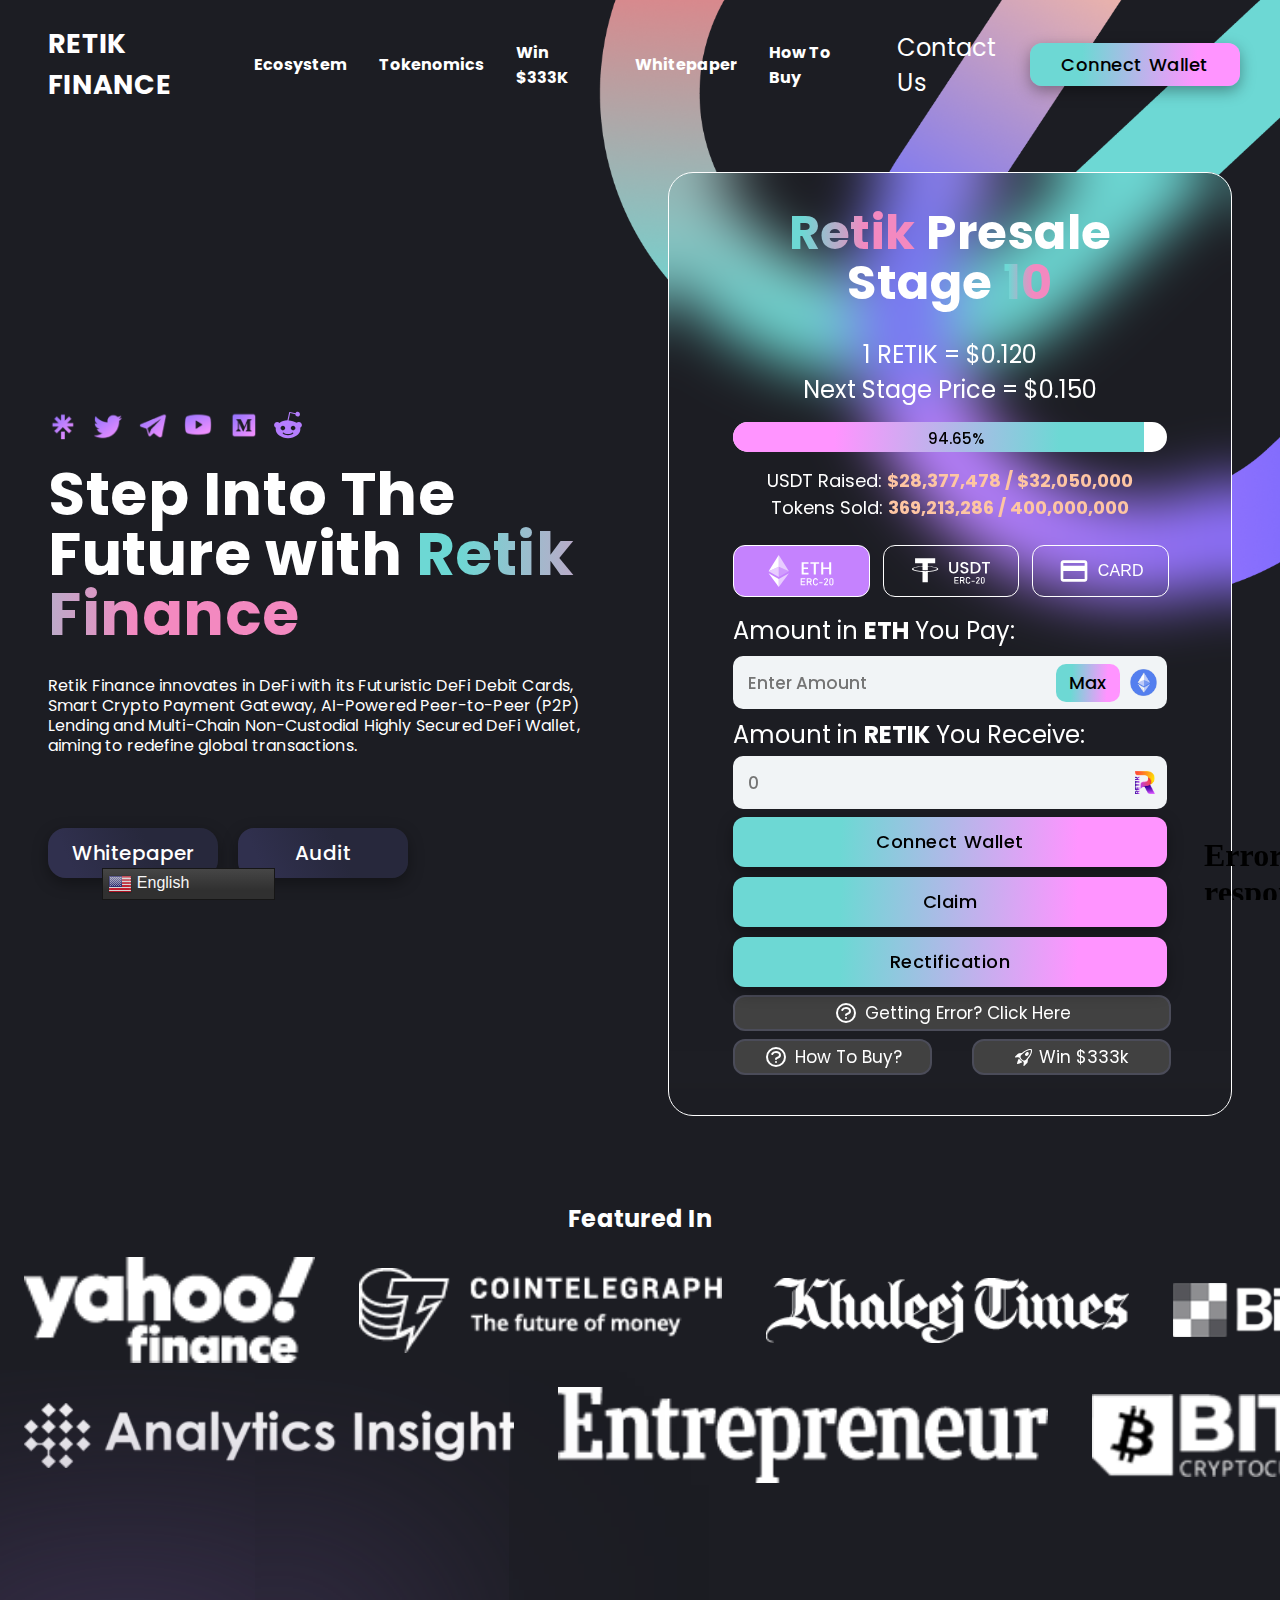
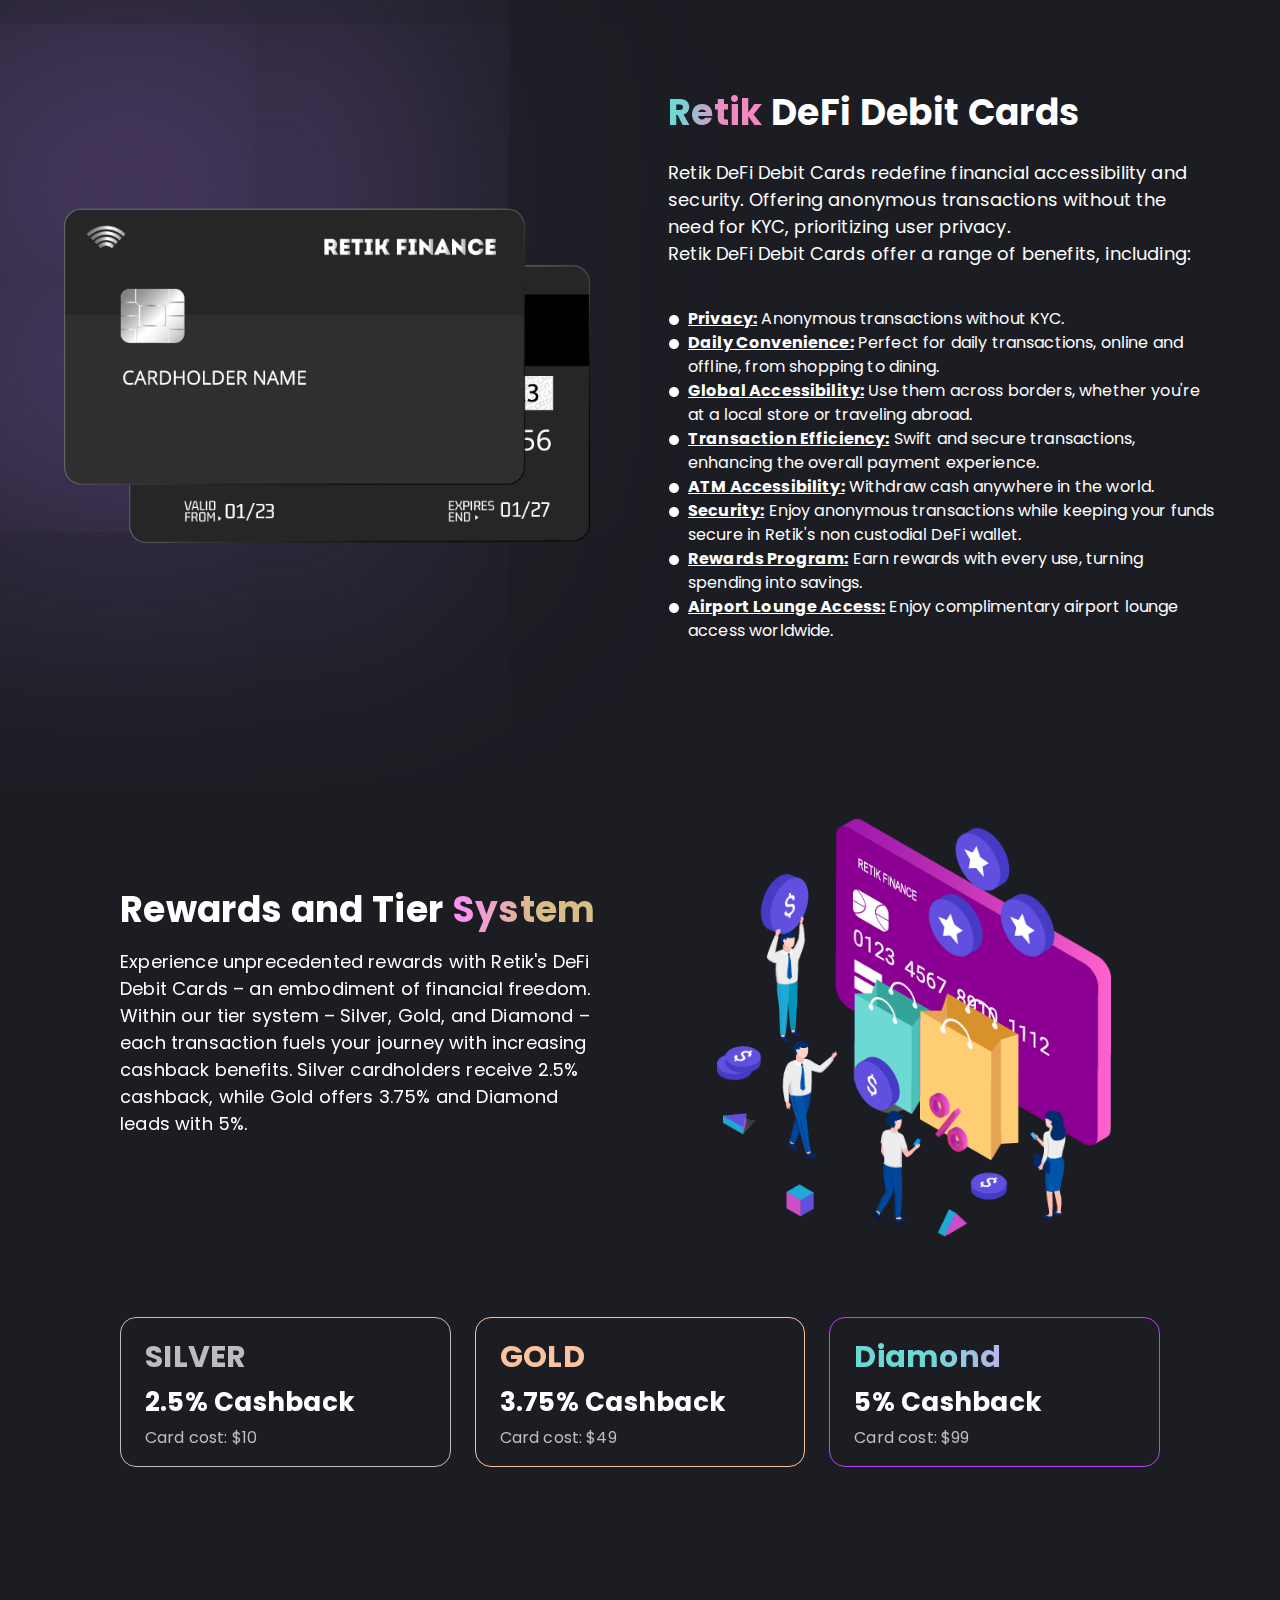
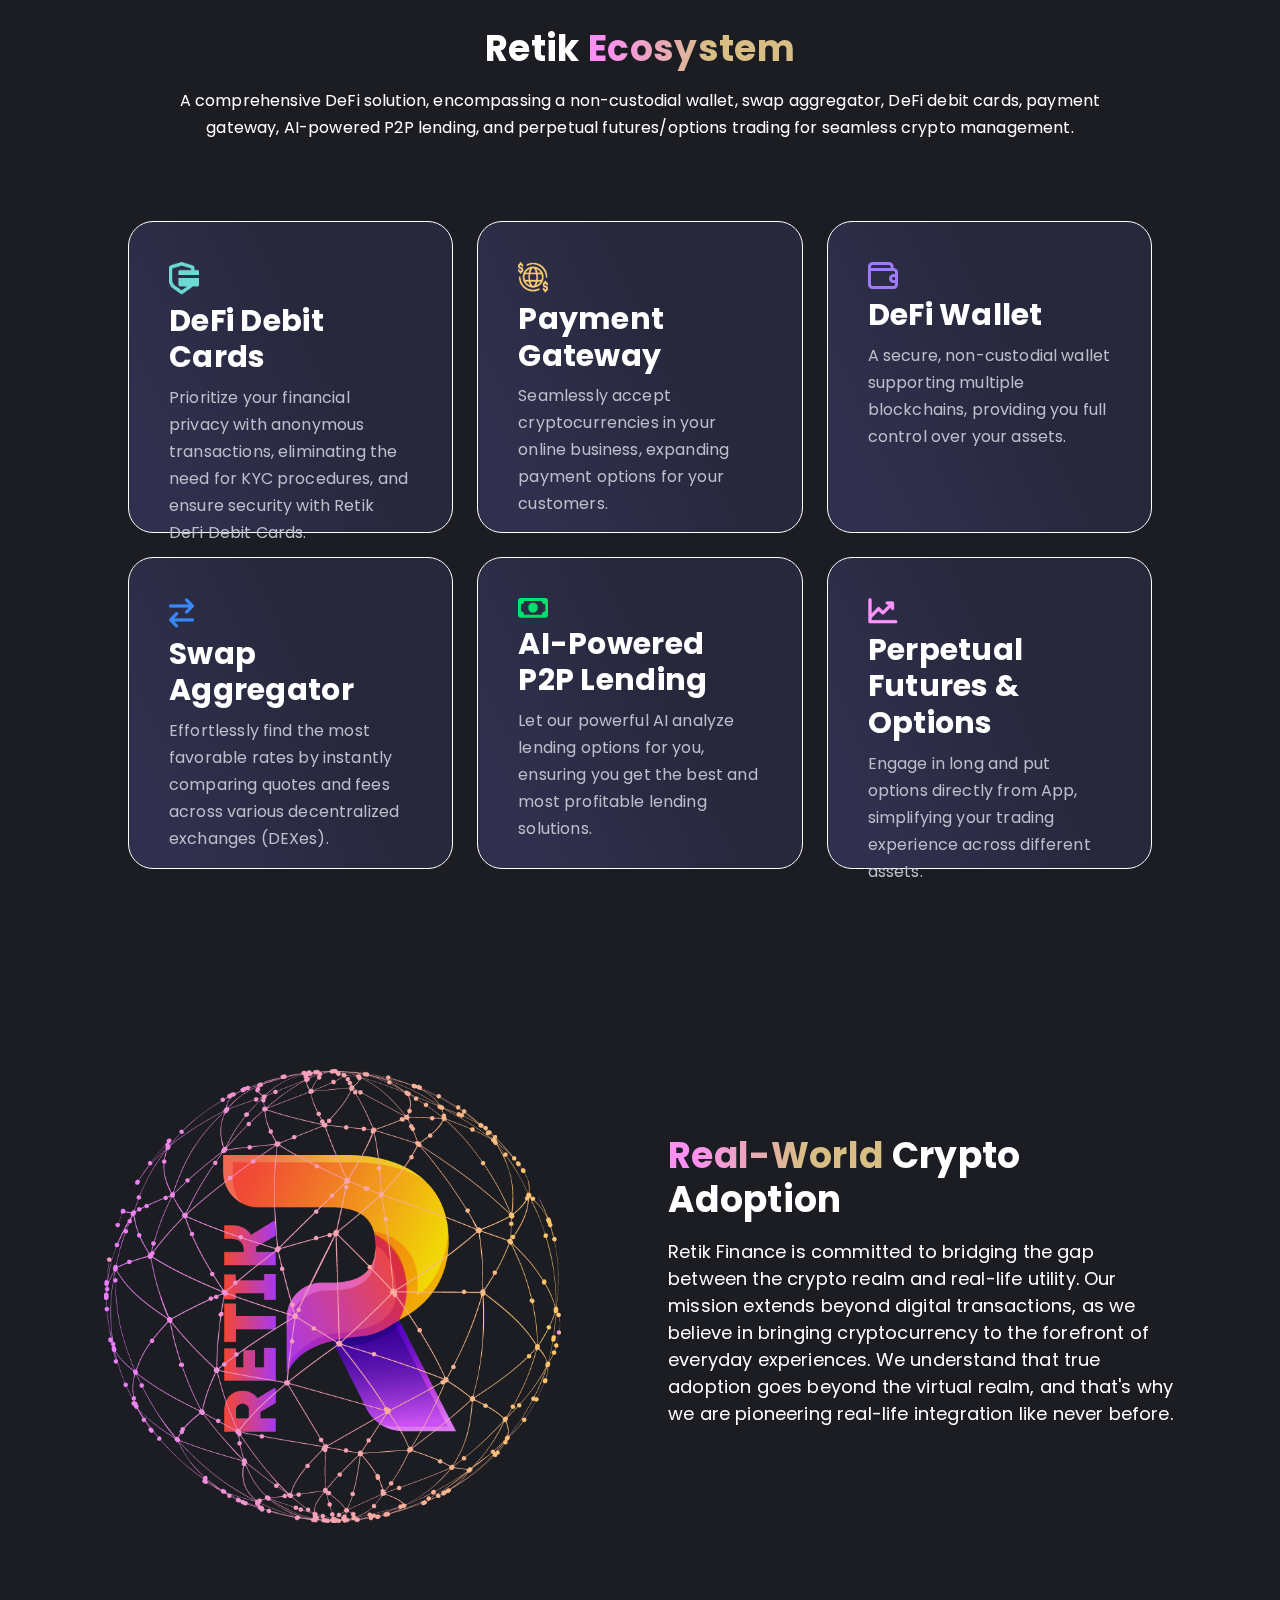
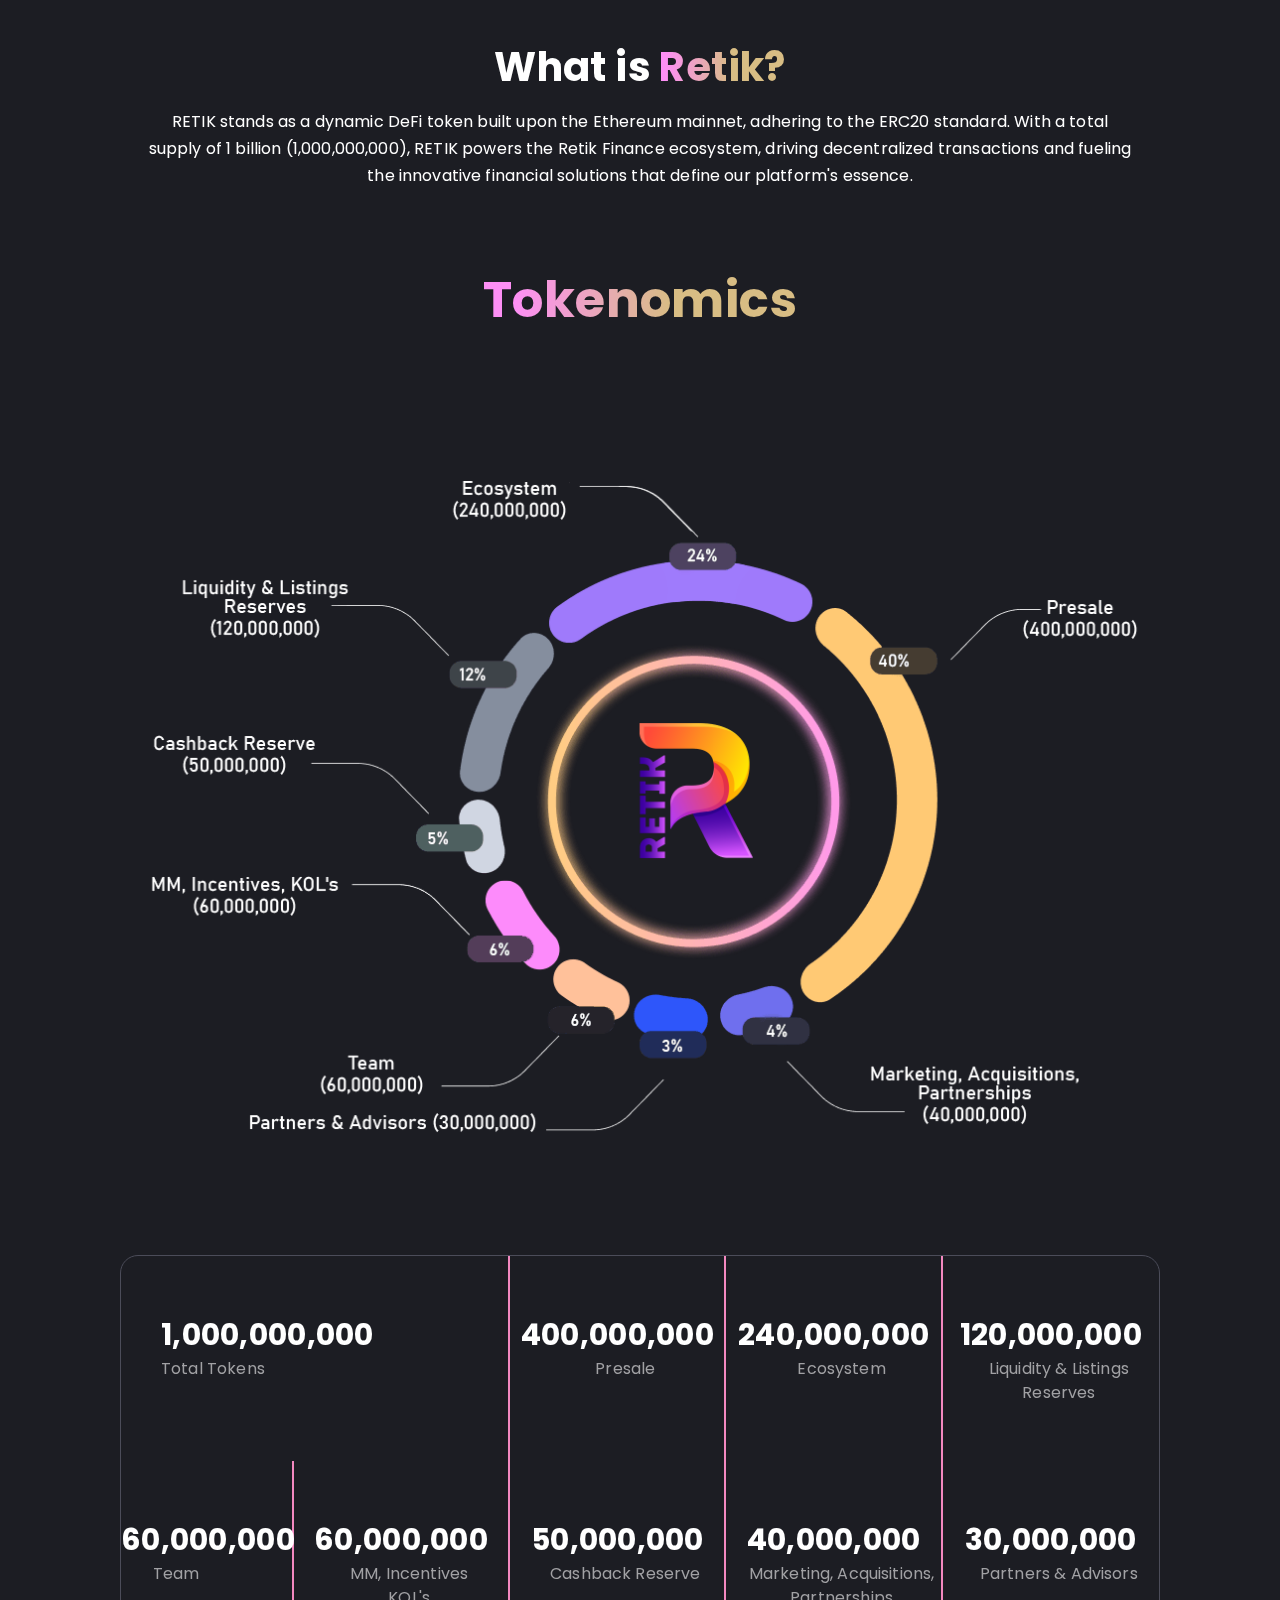
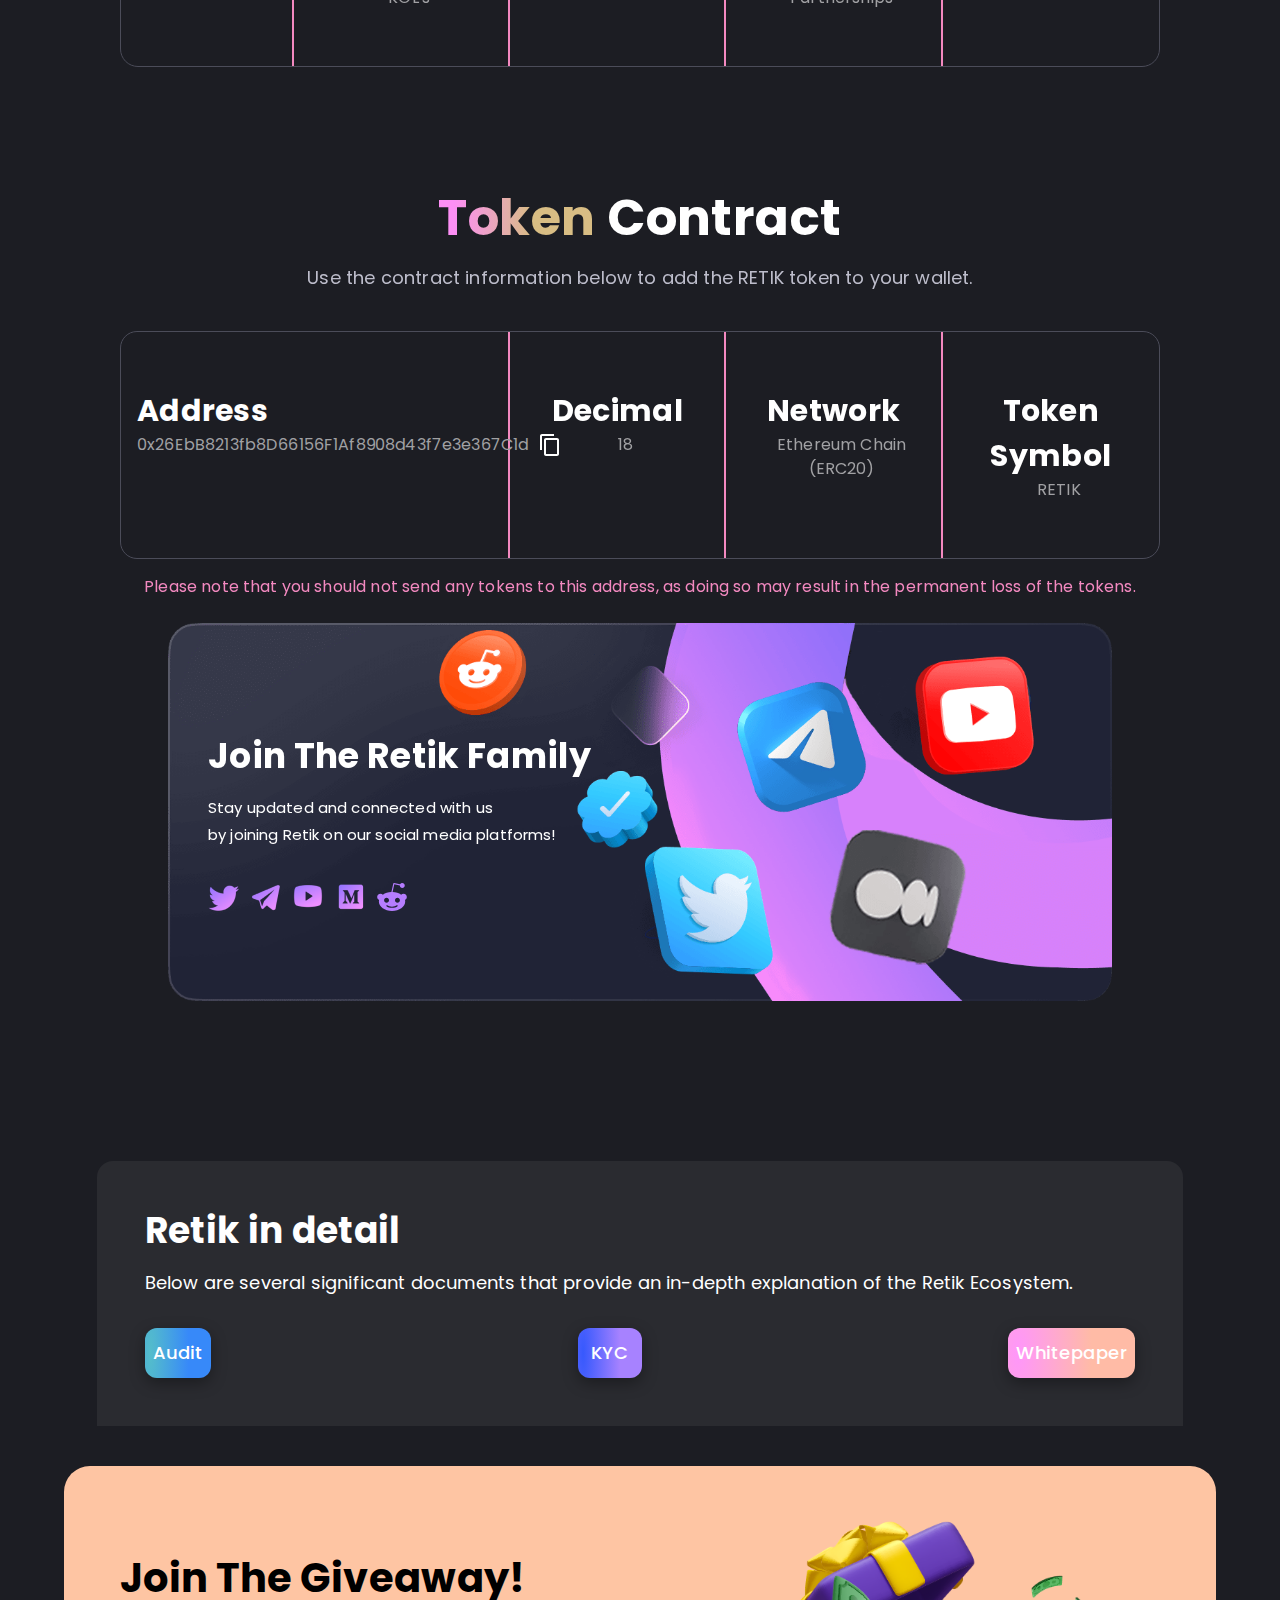
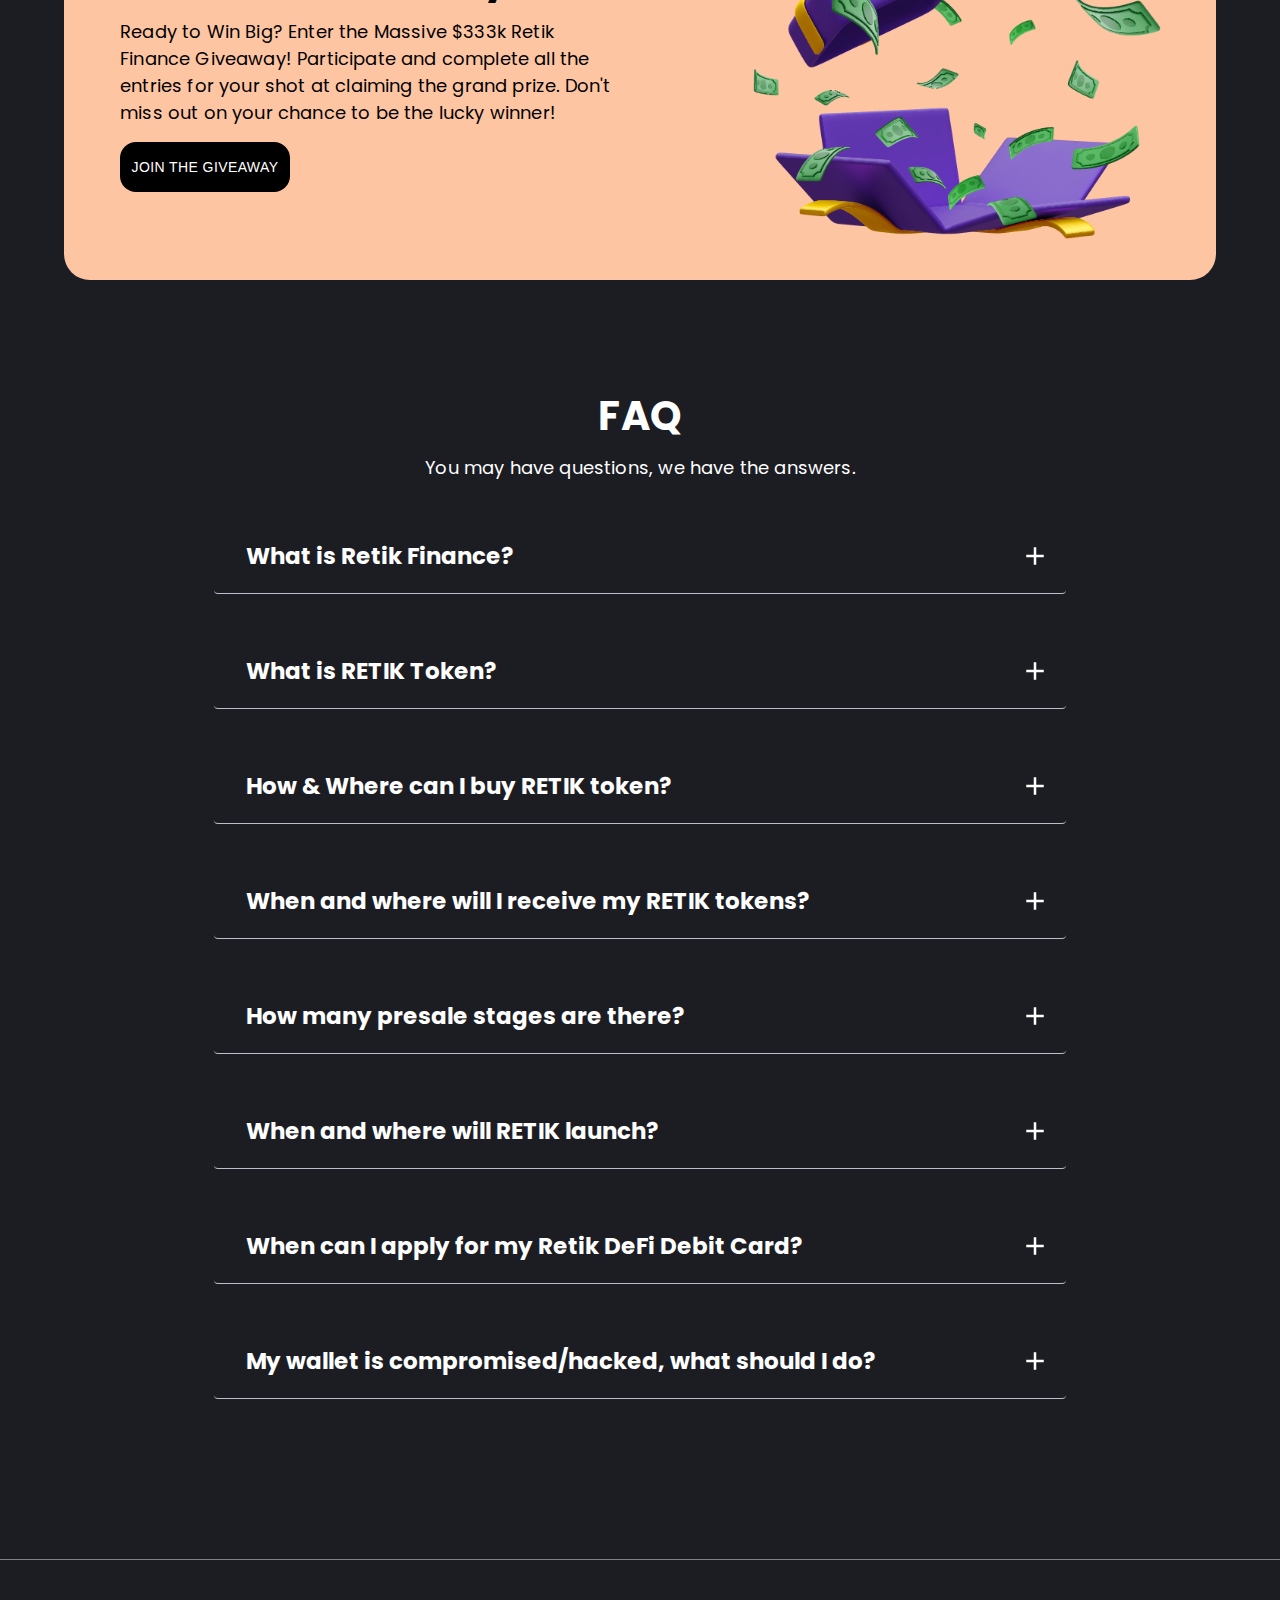
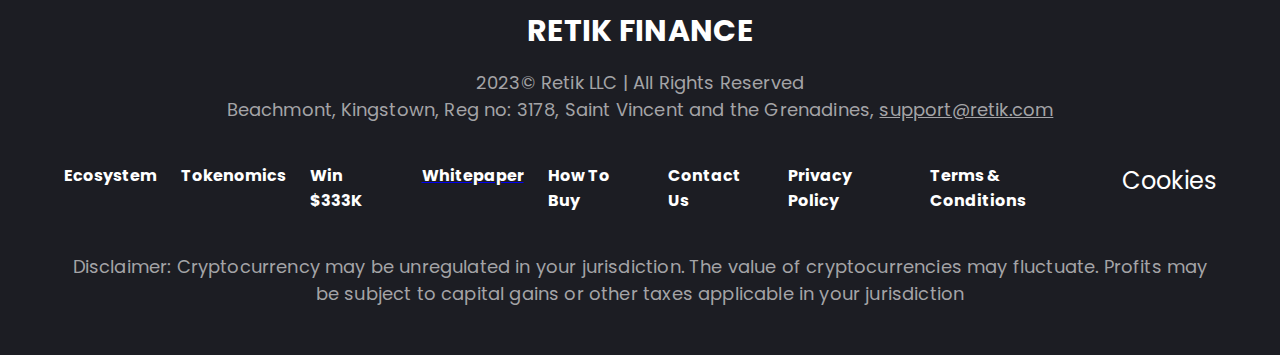
==== commit 7f49b545: "Update index.html" ====
--- a/index.html
+++ b/index.html
@@ -5386,11 +5386,11 @@
                               )
                               text transparent;
                             -webkit-text-fill-color: transparent;
-                          ">9</span>
+                          ">10</span>
                       </p>
-                      <div class="MuiBox-root css-ffh33a">1 RETIK = $0.090</div>
+                      <div class="MuiBox-root css-ffh33a">1 RETIK = $0.120</div>
                       <div class="MuiBox-root css-ffh33a">
-                        Next Stage Price = $0.100
+                        Next Stage Price = $0.150
                       </div>
                       <div class="MuiBox-root css-zpa5c2">
                         <div style="
@@ -5417,7 +5417,7 @@
                               <span style="
                                   color: rgb(254, 197, 163);
                                   font-weight: 700;
-                                ">$20,141,019 / $21,700,000</span>
+                                ">$28,377,478 / $32,050,000</span>
                             </div>
                           </div>
                           <div class="MuiBox-root css-1n2mv2k">
@@ -5426,7 +5426,7 @@
                               <span style="
                                   color: rgb(254, 197, 163);
                                   font-weight: 700;
-                                ">294,227,890 / 310,000,000</span>
+                                ">369,213,286 / 400,000,000</span>
                             </div>
                           </div>
                         </div>
